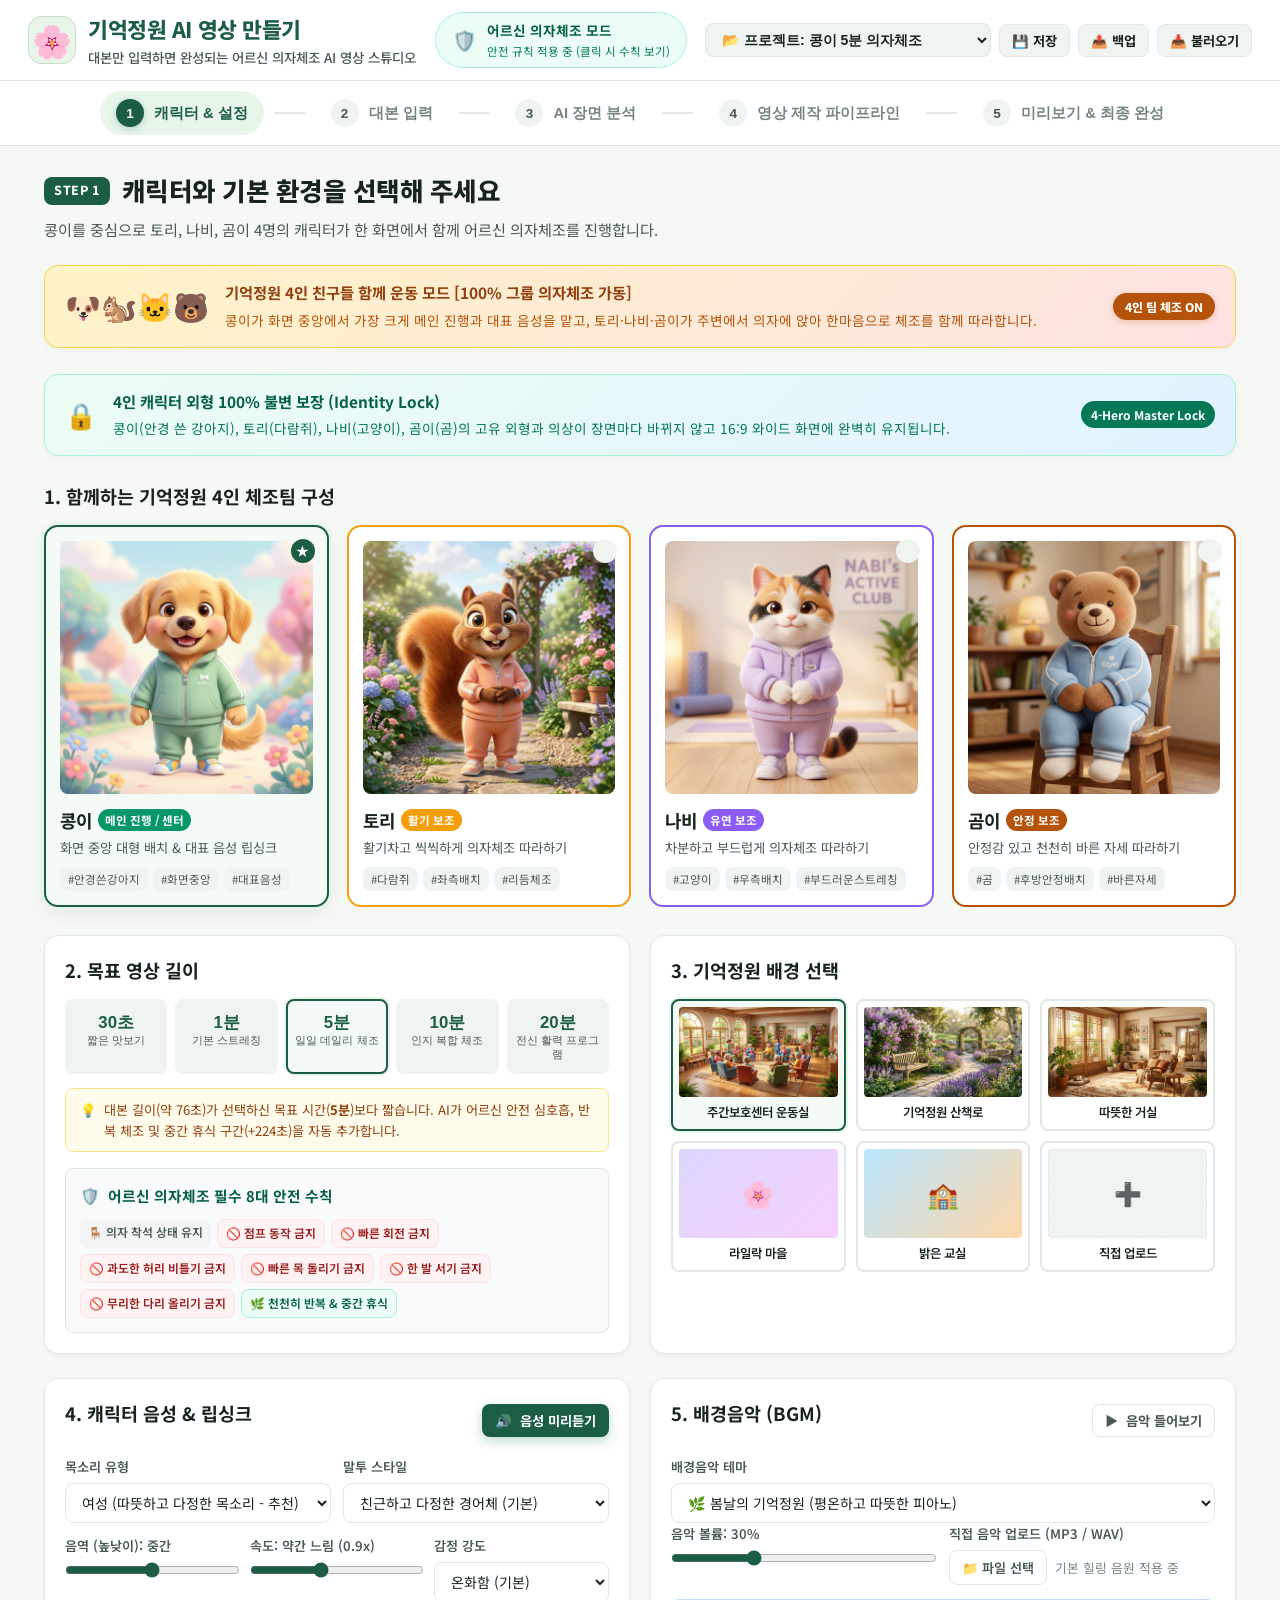
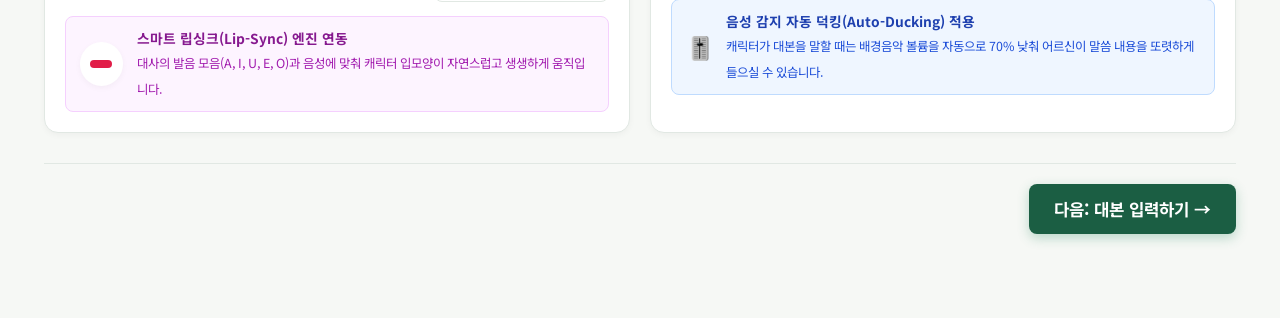
==== index.html @ 8204b2bf "feat: 기억정원 4인 친구들(콩이·토리·나비·곰이) 그룹 의자체조 전면 전환 및 립싱크 모핑 파이프라인 완성" ====
<!DOCTYPE html>
<html lang="ko">
<head>
  <meta charset="UTF-8">
  <meta name="viewport" content="width=device-width, initial-scale=1.0">
  <title>기억정원 AI 영상 만들기 | 대본 기반 어르신 의자체조 영상 제작 스튜디오</title>
  <meta name="description" content="사용자가 대본만 입력하면 자동으로 장면을 분석하고, 캐릭터 영상과 음성을 생성해 어르신 의자체조 영상을 완성하는 웹 기반 AI 영상 제작 플랫폼">
  <link rel="preconnect" href="https://fonts.googleapis.com">
  <link rel="preconnect" href="https://fonts.gstatic.com" crossorigin>
  <link href="https://fonts.googleapis.com/css2?family=Pretendard:wght@400;500;600;700;800&family=Noto+Sans+KR:wght@400;500;700;900&display=swap" rel="stylesheet">
  <link rel="stylesheet" href="style.css">
</head>
<body>
  <!-- Global App Header -->
  <header class="app-header">
    <div class="header-left">
      <div class="brand-badge">
        <span class="brand-icon">🌸</span>
        <div class="brand-texts">
          <h1 class="brand-title">기억정원 AI 영상 만들기</h1>
          <p class="brand-slogan">대본만 입력하면 완성되는 어르신 의자체조 AI 영상 스튜디오</p>
        </div>
      </div>
    </div>

    <div class="header-center">
      <div class="safety-mode-badge" id="safetyModeBadge" title="어르신 의자체조 안전 규칙이 활성화되어 있습니다">
        <span class="shield-icon">🛡️</span>
        <div class="safety-text-group">
          <span class="mode-label">어르신 의자체조 모드</span>
          <span class="mode-status">안전 규칙 적용 중 (클릭 시 수칙 보기)</span>
        </div>
      </div>
    </div>

    <div class="header-right">
      <div class="project-manager">
        <label for="projectSelector" class="sr-only">프로젝트 선택</label>
        <select id="projectSelector" class="project-dropdown">
          <option value="preset_kongi">📂 프로젝트: 콩이 5분 의자체조</option>
          <option value="preset_tori">📂 프로젝트: 토리 10분 인지 건강체조</option>
          <option value="preset_nabi">📂 프로젝트: 나비 유연성 스트레칭</option>
          <option value="preset_gomi">📂 프로젝트: 곰이 바른자세 척추체조</option>
          <option value="custom">📂 내 프로젝트 (새로 만들기)</option>
        </select>
        <button id="btnSaveProject" class="btn btn-secondary btn-sm" title="현재 프로젝트 저장">
          <span>💾 저장</span>
        </button>
        <button id="btnExportJson" class="btn btn-secondary btn-sm" title="프로젝트 파일 내보내기">
          <span>📤 백업</span>
        </button>
        <button id="btnImportJson" class="btn btn-secondary btn-sm" title="프로젝트 파일 불러오기">
          <span>📥 불러오기</span>
        </button>
        <input type="file" id="fileImportProject" accept=".json" style="display: none;">
      </div>
    </div>
  </header>

  <!-- Navigation / Step Indicator -->
  <nav class="step-nav" aria-label="제작 단계">
    <div class="step-container">
      <button class="step-tab active" data-step="1">
        <span class="step-number">1</span>
        <span class="step-label">캐릭터 & 설정</span>
      </button>
      <div class="step-connector"></div>
      <button class="step-tab" data-step="2">
        <span class="step-number">2</span>
        <span class="step-label">대본 입력</span>
      </button>
      <div class="step-connector"></div>
      <button class="step-tab" data-step="3">
        <span class="step-number">3</span>
        <span class="step-label">AI 장면 분석</span>
      </button>
      <div class="step-connector"></div>
      <button class="step-tab" data-step="4">
        <span class="step-number">4</span>
        <span class="step-label">영상 제작 파이프라인</span>
      </button>
      <div class="step-connector"></div>
      <button class="step-tab" data-step="5">
        <span class="step-number">5</span>
        <span class="step-label">미리보기 & 최종 완성</span>
      </button>
    </div>
  </nav>

  <!-- Main Workspace Container -->
  <main class="main-content">
    
    <!-- STEP 1: 캐릭터 & 기본 설정 -->
    <section id="step1" class="step-panel active">
      <div class="panel-header">
        <div class="panel-title-wrap">
          <span class="step-badge">STEP 1</span>
          <h2>캐릭터와 기본 환경을 선택해 주세요</h2>
        </div>
        <p class="panel-desc">콩이를 중심으로 토리, 나비, 곰이 4명의 캐릭터가 한 화면에서 함께 어르신 의자체조를 진행합니다.</p>
      </div>

      <!-- 4-Character Group Senior Chair Exercise Guarantee Banner -->
      <div class="together-mode-banner">
        <div class="together-icon">🐶🐿️🐱🐻</div>
        <div class="together-info">
          <strong>기억정원 4인 친구들 함께 운동 모드 [100% 그룹 의자체조 가동]</strong>
          <span>콩이가 화면 중앙에서 가장 크게 메인 진행과 대표 음성을 맡고, 토리·나비·곰이가 주변에서 의자에 앉아 한마음으로 체조를 함께 따라합니다.</span>
        </div>
        <div class="together-status-badge">4인 팀 체조 ON</div>
      </div>

      <!-- Character Consistency Guarantee Banner -->
      <div class="consistency-guarantee-banner">
        <div class="consistency-icon">🔒</div>
        <div class="consistency-info">
          <strong>4인 캐릭터 외형 100% 불변 보장 (Identity Lock)</strong>
          <span>콩이(안경 쓴 강아지), 토리(다람쥐), 나비(고양이), 곰이(곰)의 고유 외형과 의상이 장면마다 바뀌지 않고 16:9 와이드 화면에 완벽히 유지됩니다.</span>
        </div>
        <div class="consistency-tag">4-Hero Master Lock</div>
      </div>

      <!-- 4-Character Role Introduction Grid -->
      <div class="section-block">
        <h3 class="section-title">1. 함께하는 기억정원 4인 체조팀 구성</h3>
        <div class="character-grid" id="characterGrid">
          <!-- 콩이 (메인 코치) -->
          <div class="character-card active" data-char="kongi">
            <div class="card-radio-mark">★</div>
            <div class="char-thumb-wrap">
              <img src="assets/char_kongi.jpg" alt="메인 진행 콩이" class="char-thumb" id="thumb-kongi">
            </div>
            <div class="char-details">
              <div class="char-name">콩이 <span class="char-badge" style="background:#059669; color:#fff;">메인 진행 / 센터</span></div>
              <p class="char-role">화면 중앙 대형 배치 & 대표 음성 립싱크</p>
              <div class="char-tags">
                <span class="tag">#안경쓴강아지</span>
                <span class="tag">#화면중앙</span>
                <span class="tag">#대표음성</span>
              </div>
            </div>
          </div>

          <!-- 토리 (활기 다람쥐) -->
          <div class="character-card active" data-char="tori" style="border-color:#F59E0B;">
            <div class="card-radio-mark">✓</div>
            <div class="char-thumb-wrap">
              <img src="assets/char_tori.jpg" alt="보조 토리" class="char-thumb" id="thumb-tori">
            </div>
            <div class="char-details">
              <div class="char-name">토리 <span class="char-badge" style="background:#F59E0B; color:#fff;">활기 보조</span></div>
              <p class="char-role">활기차고 씩씩하게 의자체조 따라하기</p>
              <div class="char-tags">
                <span class="tag">#다람쥐</span>
                <span class="tag">#좌측배치</span>
                <span class="tag">#리듬체조</span>
              </div>
            </div>
          </div>

          <!-- 나비 (차분 고양이) -->
          <div class="character-card active" data-char="nabi" style="border-color:#8B5CF6;">
            <div class="card-radio-mark">✓</div>
            <div class="char-thumb-wrap">
              <img src="assets/char_nabi.jpg" alt="보조 나비" class="char-thumb" id="thumb-nabi">
            </div>
            <div class="char-details">
              <div class="char-name">나비 <span class="char-badge" style="background:#8B5CF6; color:#fff;">유연 보조</span></div>
              <p class="char-role">차분하고 부드럽게 의자체조 따라하기</p>
              <div class="char-tags">
                <span class="tag">#고양이</span>
                <span class="tag">#우측배치</span>
                <span class="tag">#부드러운스트레칭</span>
              </div>
            </div>
          </div>

          <!-- 곰이 (안정 곰) -->
          <div class="character-card active" data-char="gomi" style="border-color:#B45309;">
            <div class="card-radio-mark">✓</div>
            <div class="char-thumb-wrap">
              <img src="assets/char_gomi.jpg" alt="보조 곰이" class="char-thumb" id="thumb-gomi">
            </div>
            <div class="char-details">
              <div class="char-name">곰이 <span class="char-badge" style="background:#B45309; color:#fff;">안정 보조</span></div>
              <p class="char-role">안정감 있고 천천히 바른 자세 따라하기</p>
              <div class="char-tags">
                <span class="tag">#곰</span>
                <span class="tag">#후방안정배치</span>
                <span class="tag">#바른자세</span>
              </div>
            </div>
          </div>
        </div>
      </div>

      <!-- Settings Grid: Duration & Background & Voice & BGM -->
      <div class="settings-two-col">
        
        <!-- Left: Target Duration & Senior Chair Safety Rules -->
        <div class="settings-card">
          <h3 class="section-title">2. 목표 영상 길이</h3>
          <div class="duration-selector" id="durationSelector">
            <button class="duration-btn" data-sec="30">
              <span class="duration-time">30초</span>
              <span class="duration-sub">짧은 맛보기</span>
            </button>
            <button class="duration-btn active" data-sec="60">
              <span class="duration-time">1분</span>
              <span class="duration-sub">기본 스트레칭</span>
            </button>
            <button class="duration-btn" data-sec="300">
              <span class="duration-time">5분</span>
              <span class="duration-sub">일일 데일리 체조</span>
            </button>
            <button class="duration-btn" data-sec="600">
              <span class="duration-time">10분</span>
              <span class="duration-sub">인지 복합 체조</span>
            </button>
            <button class="duration-btn" data-sec="1200">
              <span class="duration-time">20분</span>
              <span class="duration-sub">전신 활력 프로그램</span>
            </button>
          </div>

          <div class="duration-smart-balance-info" id="durationBalanceNotice">
            <span class="info-icon">💡</span>
            <span id="durationNoticeText">대본 길이가 목표 시간보다 짧으면 AI가 어르신 안전 심호흡 및 반복 휴식 구간을 자동으로 추가합니다.</span>
          </div>

          <!-- Senior Safety Rules Box -->
          <div class="safety-rules-box">
            <div class="safety-header">
              <span class="shield-mini">🛡️</span>
              <h4>어르신 의자체조 필수 8대 안전 수칙</h4>
            </div>
            <div class="safety-badge-list">
              <span class="rule-badge">🪑 의자 착석 상태 유지</span>
              <span class="rule-badge danger">🚫 점프 동작 금지</span>
              <span class="rule-badge danger">🚫 빠른 회전 금지</span>
              <span class="rule-badge danger">🚫 과도한 허리 비틀기 금지</span>
              <span class="rule-badge danger">🚫 빠른 목 돌리기 금지</span>
              <span class="rule-badge danger">🚫 한 발 서기 금지</span>
              <span class="rule-badge danger">🚫 무리한 다리 올리기 금지</span>
              <span class="rule-badge success">🌿 천천히 반복 & 중간 휴식</span>
            </div>
          </div>
        </div>

        <!-- Right: Background Selection -->
        <div class="settings-card">
          <h3 class="section-title">3. 기억정원 배경 선택</h3>
          <div class="bg-selector-grid" id="bgSelectorGrid">
            <div class="bg-option active" data-bg="bg_daycare">
              <div class="bg-thumb" style="background-image: url('assets/bg_daycare.jpg')"></div>
              <span class="bg-name">주간보호센터 운동실</span>
            </div>
            <div class="bg-option" data-bg="bg_garden">
              <div class="bg-thumb" style="background-image: url('assets/bg_garden.jpg')"></div>
              <span class="bg-name">기억정원 산책로</span>
            </div>
            <div class="bg-option" data-bg="bg_livingroom">
              <div class="bg-thumb" style="background-image: url('assets/bg_livingroom.jpg')"></div>
              <span class="bg-name">따뜻한 거실</span>
            </div>
            <div class="bg-option" data-bg="bg_lilac">
              <div class="bg-thumb bg-gradient-lilac">
                <span class="bg-emoji">🌸</span>
              </div>
              <span class="bg-name">라일락 마을</span>
            </div>
            <div class="bg-option" data-bg="bg_classroom">
              <div class="bg-thumb bg-gradient-class">
                <span class="bg-emoji">🏫</span>
              </div>
              <span class="bg-name">밝은 교실</span>
            </div>
            <div class="bg-option upload-bg" id="bgUploadOption">
              <div class="bg-thumb upload-thumb">
                <span>➕</span>
              </div>
              <span class="bg-name">직접 업로드</span>
              <input type="file" id="bgImageInput" accept="image/*" style="display:none;">
            </div>
          </div>
        </div>

      </div>

      <!-- Settings Grid: Voice & Lip-sync & BGM -->
      <div class="settings-two-col">
        
        <!-- Voice & Lip-sync Settings -->
        <div class="settings-card">
          <div class="card-head-with-action">
            <h3 class="section-title">4. 캐릭터 음성 & 립싱크</h3>
            <button id="btnVoicePreview" class="btn btn-primary btn-sm">
              <span class="icon">🔊</span>
              <span>음성 미리듣기</span>
            </button>
          </div>

          <div class="form-row-2">
            <div class="form-group">
              <label for="voiceGender">목소리 유형</label>
              <select id="voiceGender" class="form-select">
                <option value="female_warm">여성 (따뜻하고 다정한 목소리 - 추천)</option>
                <option value="male_gentle">남성 (차분하고 신뢰감 있는 목소리)</option>
                <option value="grandma_friendly">포근한 할머니 선생님 목소리</option>
                <option value="child_cute">친손주처럼 귀여운 목소리</option>
              </select>
            </div>
            <div class="form-group">
              <label for="voiceTone">말투 스타일</label>
              <select id="voiceTone" class="form-select">
                <option value="friendly">친근하고 다정한 경어체 (기본)</option>
                <option value="clear">또렷하고 낭랑한 체조 지도체</option>
                <option value="calm">차분하고 편안한 이완 명상체</option>
              </select>
            </div>
          </div>

          <div class="form-row-3">
            <div class="form-group">
              <label for="voicePitch">음역 (높낮이): <span id="pitchVal">중간</span></label>
              <input type="range" id="voicePitch" min="0.7" max="1.3" step="0.1" value="1.0" class="form-range">
            </div>
            <div class="form-group">
              <label for="voiceSpeed">속도: <span id="speedVal">약간 느림 (0.9x)</span></label>
              <input type="range" id="voiceSpeed" min="0.7" max="1.2" step="0.05" value="0.9" class="form-range">
            </div>
            <div class="form-group">
              <label for="voiceEmotion">감정 강도</label>
              <select id="voiceEmotion" class="form-select">
                <option value="warm">온화함 (기본)</option>
                <option value="cheerful">활기참</option>
                <option value="encouraging">격려와 칭찬</option>
              </select>
            </div>
          </div>

          <!-- Lip-Sync Preview Indicator -->
          <div class="lipsync-preview-box">
            <div class="lipsync-visual">
              <div class="mouth-shape" id="mouthPreviewShape"></div>
            </div>
            <div class="lipsync-info">
              <strong>스마트 립싱크(Lip-Sync) 엔진 연동</strong>
              <span>대사의 발음 모음(A, I, U, E, O)과 음성에 맞춰 캐릭터 입모양이 자연스럽고 생생하게 움직입니다.</span>
            </div>
          </div>
        </div>

        <!-- Background Music (BGM) & Auto-Ducking -->
        <div class="settings-card">
          <div class="card-head-with-action">
            <h3 class="section-title">5. 배경음악 (BGM)</h3>
            <button id="btnToggleBgmPlay" class="btn btn-outline btn-sm">
              <span id="bgmPlayIcon">▶</span>
              <span id="bgmPlayLabel">음악 들어보기</span>
            </button>
          </div>

          <div class="form-group">
            <label for="bgmSelect">배경음악 테마</label>
            <select id="bgmSelect" class="form-select">
              <option value="spring_garden">🌿 봄날의 기억정원 (평온하고 따뜻한 피아노)</option>
              <option value="silver_rhythm">☀️ 경쾌한 실버 체조 (리드미컬 어르신 박자)</option>
              <option value="lilac_walk">🌸 라일락 산책로 (평온한 자연 소리와 멜로디)</option>
              <option value="none">🔇 배경음악 없음 (목소리만)</option>
            </select>
          </div>

          <div class="form-row-2">
            <div class="form-group">
              <label for="bgmVolume">음악 볼륨: <span id="bgmVolVal">30%</span></label>
              <input type="range" id="bgmVolume" min="0" max="100" value="30" class="form-range">
            </div>
            <div class="form-group">
              <label>직접 음악 업로드 (MP3 / WAV)</label>
              <div class="file-upload-inline">
                <label for="bgmFileInput" class="btn btn-outline btn-sm upload-trigger-btn">
                  <span>📁 파일 선택</span>
                </label>
                <input type="file" id="bgmFileInput" accept=".mp3,.wav" style="display:none;">
                <span id="bgmFileName" class="file-chosen-text">기본 힐링 음원 적용 중</span>
              </div>
            </div>
          </div>

          <!-- Auto-Ducking Info Box -->
          <div class="auto-ducking-banner">
            <span class="duck-icon">🎚️</span>
            <div class="duck-text">
              <strong>음성 감지 자동 덕킹(Auto-Ducking) 적용</strong>
              <span>캐릭터가 대본을 말할 때는 배경음악 볼륨을 자동으로 70% 낮춰 어르신이 말씀 내용을 또렷하게 들으실 수 있습니다.</span>
            </div>
          </div>
        </div>

      </div>

      <div class="panel-footer-actions">
        <button class="btn btn-primary btn-lg" onclick="app.goToStep(2)">
          <span>다음: 대본 입력하기 →</span>
        </button>
      </div>
    </section>

    <!-- STEP 2: 대본 입력창 -->
    <section id="step2" class="step-panel">
      <div class="panel-header">
        <div class="panel-title-wrap">
          <span class="step-badge">STEP 2</span>
          <h2>영상 대본을 입력해 주세요</h2>
        </div>
        <p class="panel-desc">복잡한 편집 지식 없이, 어르신들에게 들려드릴 말씀이나 체조 구령을 자유롭게 입력해 주세요.</p>
      </div>

      <!-- Script Presets Quick Buttons -->
      <div class="script-presets-bar">
        <span class="presets-label">⚡ 추천 예시 대본:</span>
        <button class="btn btn-chip" id="btnPreset1">🌟 4인 친구들 의자체조 (추천)</button>
        <button class="btn btn-chip" id="btnPreset2">🙆 양팔 올리기 & 기지개 체조</button>
        <button class="btn btn-chip" id="btnPreset3">👐 양팔 벌리기 & 가슴 펴기</button>
        <button class="btn btn-chip" id="btnPreset4">👏 신나는 손뼉 & 무릎 체조</button>
      </div>

      <!-- Big Script Textarea Box -->
      <div class="script-editor-card">
        <div class="editor-header">
          <span class="editor-title">📝 대본 입력창 (콩이 대표 음성)</span>
          <div class="script-stats">
            <span id="charCount">총 0자</span>
            <span class="stat-divider">|</span>
            <span id="estDuration">예상 소요 시간: 약 0초</span>
            <span class="stat-divider">|</span>
            <span id="estSceneCount">예상 장면: 0개</span>
          </div>
        </div>

        <textarea 
          id="scriptInput" 
          class="script-textarea" 
          rows="9" 
          placeholder="이곳에 대본을 입력해 주세요. 줄바꿈이나 마침표를 기준으로 AI가 장면을 똑똑하게 나누어 드립니다.
예시:
안녕하세요. 콩이와 친구들이에요.
오늘은 우리 함께 천천히 몸을 움직여 볼까요?
양팔을 천천히 올려볼게요.
좋아요. 아주 잘하고 계세요."></textarea>

        <div class="editor-footer">
          <div class="script-tip">
            <span>💡 <strong>작성 팁:</strong> "팔을 올려볼게요", "어깨를 들썩여요", "무릎을 들어요", "숨을 들이마셔요" 같은 단어를 넣으시면 AI가 동작을 100% 자동으로 찾아줍니다.</span>
          </div>
          <div class="editor-actions">
            <button class="btn btn-secondary" id="btnClearScript">지우기</button>
            <button class="btn btn-analyze btn-glow" id="btnAnalyzeScript">
              <span class="sparkle">✨</span>
              <span>AI 장면 분석하기</span>
            </button>
          </div>
        </div>
      </div>

      <div class="panel-footer-actions space-between">
        <button class="btn btn-outline" onclick="app.goToStep(1)">
          <span>← 이전: 기본 설정</span>
        </button>
        <button class="btn btn-primary" onclick="app.analyzeScriptAndProceed()">
          <span>AI 장면 분석 및 다음 단계 →</span>
        </button>
      </div>
    </section>

    <!-- STEP 3: AI 장면 자동 분리 & 카드 보드 -->
    <section id="step3" class="step-panel">
      <div class="panel-header">
        <div class="panel-title-wrap">
          <span class="step-badge">STEP 3</span>
          <h2>AI 장면 자동 분리 및 동작 매칭</h2>
        </div>
        <p class="panel-desc">대본의 의미와 어르신 안전 수칙을 분석하여 최적의 체조 동작과 장면 순서를 완성했습니다. 카드를 드래그하여 순서를 바꿀 수 있습니다.</p>
      </div>

      <!-- Scene Board Toolbar -->
      <div class="scene-board-toolbar">
        <div class="toolbar-left">
          <span class="total-scenes-badge" id="sceneCountBadge">총 4개 장면</span>
          <span class="total-duration-badge" id="totalDurationBadge">총 소요 시간: 32초</span>
          <span class="safety-applied-badge">🛡️ 의자체조 안전규칙 검증 완료</span>
        </div>
        <div class="toolbar-right">
          <button class="btn btn-secondary btn-sm" id="btnAddSafePause">
            <span>🌿 안전 휴식/호흡 장면 추가</span>
          </button>
          <button class="btn btn-secondary btn-sm" id="btnAddEmptyScene">
            <span>➕ 새 장면 추가</span>
          </button>
          <button class="btn btn-outline btn-sm" id="btnReanalyze">
            <span>🔄 대본 다시 분석</span>
          </button>
        </div>
      </div>

      <!-- Drag & Drop Scene Cards Grid -->
      <div class="scene-cards-container" id="sceneCardsContainer">
        <!-- Rendered dynamically by JavaScript -->
      </div>

      <!-- Scene Edit Modal -->
      <div class="modal-backdrop hidden" id="sceneEditModal">
        <div class="modal-card">
          <div class="modal-header">
            <h3 id="editModalTitle">장면 수정</h3>
            <button class="btn-close" id="btnCloseEditModal">&times;</button>
          </div>
          <div class="modal-body">
            <div class="form-group">
              <label for="editSceneScript">대본 내용</label>
              <textarea id="editSceneScript" class="form-textarea" rows="3"></textarea>
            </div>
            <div class="form-row-2">
              <div class="form-group">
                <label for="editSceneAction">캐릭터 체조 동작</label>
                <select id="editSceneAction" class="form-select">
                  <option value="wave">👋 손 흔들며 인사하기</option>
                  <option value="arms_up">🙆 양팔 위로 올리기 (기지개)</option>
                  <option value="arms_side">👐 양팔 옆으로 벌리기 (가슴 펴기)</option>
                  <option value="shoulder_shrug">🤷 어깨 올렸다 내리기</option>
                  <option value="knee_lift">🦵 무릎 번갈아 들기 (의자 착석)</option>
                  <option value="deep_breath">🌬️ 팔을 천천히 올리며 호흡하기</option>
                  <option value="clap">👏 신나게 박수치기</option>
                  <option value="nod_smile">😊 웃으며 고개 끄덕이기</option>
                  <option value="wrist_shake">🖐️ 손목 발목 부드럽게 털기</option>
                  <option value="safe_rest">🌿 바른 자세로 잠시 호흡 고르기</option>
                </select>
              </div>
              <div class="form-group">
                <label for="editSceneDuration">예상 시간 (초)</label>
                <input type="number" id="editSceneDuration" class="form-input" min="3" max="60" value="8">
              </div>
            </div>
            <div class="form-group">
              <label for="editSceneBg">장면 배경</label>
              <select id="editSceneBg" class="form-select">
                <option value="bg_daycare">주간보호센터 운동실</option>
                <option value="bg_garden">기억정원 산책로</option>
                <option value="bg_livingroom">따뜻한 거실</option>
                <option value="bg_lilac">라일락 마을</option>
                <option value="bg_classroom">밝은 교실</option>
              </select>
            </div>
          </div>
          <div class="modal-footer">
            <button class="btn btn-secondary" id="btnCancelEdit">취소</button>
            <button class="btn btn-primary" id="btnSaveEdit">저장하기</button>
          </div>
        </div>
      </div>

      <div class="panel-footer-actions space-between">
        <button class="btn btn-outline" onclick="app.goToStep(2)">
          <span>← 이전: 대본 수정</span>
        </button>
        <button class="btn btn-primary btn-lg" onclick="app.goToStep(4)">
          <span>다음: 영상 제작하기 →</span>
        </button>
      </div>
    </section>

    <!-- STEP 4: 영상 제작 파이프라인 (테스트 영상 & 전체 렌더링 & 오류 처리) -->
    <section id="step4" class="step-panel">
      <div class="panel-header">
        <div class="panel-title-wrap">
          <span class="step-badge">STEP 4</span>
          <h2>AI 영상 제작 파이프라인</h2>
        </div>
        <p class="panel-desc">전체 영상을 렌더링하기 전, 첫 장면(5~8초) 테스트 영상으로 캐릭터 모션과 립싱크를 사전 검증합니다.</p>
      </div>

      <!-- Test Video First Step Card -->
      <div class="test-video-card" id="testVideoCard">
        <div class="test-icon-badge">🎬</div>
        <div class="test-info">
          <h3>첫 장면 테스트 — 기억정원 4인 친구들 그룹 의자체조 & 콩이 대표 음성 검증</h3>
          <p><strong>[4인 그룹 체조]</strong> 화면 중앙 <strong>콩이(대표 음성 & 6대 립싱크)</strong>를 중심으로 <strong>토리(다람쥐)·나비(고양이)·곰이(곰)</strong> 4명의 캐릭터가 의자에 앉아 함께 어르신 체조를 수행합니다.</p>
          <div class="test-status-text" id="testStatusText">상태: 4인 친구들 음성 및 영상 테스트 대기 중</div>
        </div>
        <div class="test-actions" style="display: flex; gap: 10px; flex-wrap: wrap;">
          <button class="btn btn-warning btn-lg" id="btnTestKongiVoice" style="background: #F59E0B; border-color: #D97706; color: #FFF; font-weight: 700;">
            <span>🔊 콩이 음성 테스트 (“안녕하세요. 콩이와 친구들이에요.”)</span>
          </button>
          <button class="btn btn-secondary btn-lg" id="btnRunTestScene">
            <span>🎬 4인 그룹 첫 장면 테스트 영상 시작 (6초)</span>
          </button>
        </div>
      </div>

      <!-- Test Video Quick Preview Modal or Area -->
      <div class="test-preview-box hidden" id="testPreviewBox">
        <div class="test-preview-header">
          <span class="tag tag-success">✓ 4인 그룹 테스트 영상 준비 완료</span>
          <span class="test-preview-title">첫 장면: 콩이와 친구들 4인 그룹 인사 (주간보호센터 운동실 / 정면 16:9)</span>
          <button class="btn btn-outline btn-xs" id="btnCloseTestBox">닫기</button>
        </div>
        <div class="test-preview-canvas-wrap">
          <canvas id="testCanvas" width="640" height="360"></canvas>
          <div class="test-preview-controls">
            <button class="btn btn-primary btn-sm" id="btnPlayTestCanvas">▶ 테스트 영상 다시 재생 (6초)</button>
            <span class="test-note">대본: “안녕하세요. 콩이와 친구들이에요. 오늘은 우리 함께 천천히 몸을 움직여 볼까요?”</span>
          </div>
        </div>

        <!-- Strict Character Consistency Verification Checklist -->
        <div class="char-consistency-checklist" style="margin-top: 14px; padding: 14px 18px; background: #F0FDF4; border: 1.5px solid #86EFAC; border-radius: 10px;">
          <h4 style="margin: 0 0 10px 0; color: #166534; font-size: 14px; display: flex; align-items: center; gap: 6px;">
            <span>🔒</span> <span>기억정원 4인 친구들 그룹 의자체조 일관성 검증 체크리스트</span>
          </h4>
          <div style="display: grid; grid-template-columns: repeat(auto-fit, minmax(200px, 1fr)); gap: 8px; font-size: 13px; color: #14532D;">
            <div><span style="color:#15803D; font-weight:bold;">✓</span> 4명의 캐릭터(콩이·토리·나비·곰이) 한 화면 동시 배치 완료</div>
            <div><span style="color:#15803D; font-weight:bold;">✓</span> 콩이: 화면 중앙 가장 크게 배치 & 대표 음성 립싱크 가동</div>
            <div><span style="color:#15803D; font-weight:bold;">✓</span> 토리: 씩씩하고 활기찬 다람쥐 외형 100% 유지</div>
            <div><span style="color:#15803D; font-weight:bold;">✓</span> 나비: 차분하고 부드러운 고양이 외형 100% 유지</div>
            <div><span style="color:#15803D; font-weight:bold;">✓</span> 곰이: 안정감 있고 듬직한 곰 외형 100% 유지</div>
            <div><span style="color:#15803D; font-weight:bold;">✓</span> 4명 모두 의자에 앉은 상태로 안전 체조 수행</div>
            <div><span style="color:#15803D; font-weight:bold;">✓</span> 캐릭터가 너무 작아지지 않고 화면에 꽉 찬 그룹 구성</div>
            <div><span style="color:#15803D; font-weight:bold;">✓</span> 주간보호센터 운동실 배경 & 16:9 와이드 정면 고정</div>
            <div><span style="color:#15803D; font-weight:bold;">✓</span> 실제 한국어 음성 트랙 연동 (Muted: OFF, 볼륨 100%)</div>
            <div><span style="color:#15803D; font-weight:bold;">✓</span> 콩이 얼굴 무결점 립싱크 (아·어·오·우·이·닫힘) 자연 모핑</div>
          </div>
          <div style="margin-top: 14px; padding-top: 12px; border-top: 1px dashed #86EFAC; display: flex; align-items: center; justify-content: space-between; flex-wrap: wrap; gap: 10px;">
            <span style="font-size: 12px; color: #15803D; font-weight: 600;">※ 4인 친구들의 의자체조 구성이 확인되어야만 다음 전체 영상 파이프라인이 활성화됩니다.</span>
            <button class="btn btn-primary" id="btnApproveTestScene" style="background: #16A34A; border-color: #15803D;">
              <span>✓ 4인 친구들 그룹 의자체조 확인 완료 (다음 단계 언락)</span>
            </button>
          </div>
        </div>
      </div>

      <!-- Full Video Pipeline Progress Card -->
      <div class="pipeline-progress-card">
        <div class="pipeline-head">
          <div class="pipeline-title-group">
            <h3>전체 영상 렌더링 파이프라인</h3>
            <span class="pipeline-status-badge" id="pipelineStatusBadge">준비 중</span>
          </div>
          <div class="pipeline-stats-group">
            <span id="pipelineProgressCount">0 / 0 장면 완료</span>
            <span class="progress-percent" id="pipelineProgressPercent">0%</span>
          </div>
        </div>

        <!-- Progress Bar -->
        <div class="progress-track">
          <div class="progress-fill" id="pipelineProgressBar" style="width: 0%;"></div>
        </div>

        <!-- Live Terminal Log -->
        <div class="pipeline-log-box" id="pipelineLogBox">
          <div class="log-line info">🌸 기억정원 AI 영상 렌더링 시스템 대기 중...</div>
          <div class="log-line info">💡 [첫 장면 테스트]를 진행하시거나, 아래 [전체 영상 만들기] 버튼을 눌러주세요.</div>
        </div>

        <!-- Action Controls -->
        <div class="pipeline-actions">
          <button class="btn btn-primary btn-xl btn-glow" id="btnBuildFullVideo" disabled>
            <span class="sparkle">🚀</span>
            <span>전체 영상 만들기</span>
          </button>
          <button class="btn btn-outline btn-sm" id="btnSimulateError" title="개별 오류 처리 기능 테스트용">
            <span>⚙️ 장면 오류 시뮬레이션 토글</span>
          </button>
        </div>
      </div>

      <!-- Real-Time Scene Generation Status Table -->
      <div class="pipeline-scenes-table-wrap">
        <h4 class="table-title">장면별 생성 상태 모니터링</h4>
        <div class="scene-status-grid" id="pipelineSceneGrid">
          <!-- Rendered dynamically -->
        </div>
      </div>

      <div class="panel-footer-actions space-between">
        <button class="btn btn-outline" onclick="app.goToStep(3)">
          <span>← 이전: 장면 수정</span>
        </button>
        <button class="btn btn-primary" id="btnGoToPlayer" onclick="app.goToStep(5)" disabled>
          <span>완성된 영상 보러 가기 (미리보기) →</span>
        </button>
      </div>
    </section>

    <!-- STEP 5: 미리보기 플레이어 & 최종 영상 만들기 -->
    <section id="step5" class="step-panel">
      <div class="panel-header">
        <div class="panel-title-wrap">
          <span class="step-badge">STEP 5</span>
          <h2>완성 영상 미리보기 & 최종 내보내기</h2>
        </div>
        <p class="panel-desc">16:9 고화질 극장 모드에서 캐릭터 체조 동작, 음성, 립싱크, 자막, 배경음악을 감상하고 최종 영상 파일로 다운로드합니다.</p>
      </div>

      <div class="player-layout">
        
        <!-- Video Player Display (16:9 1920x1080 Aspect Ratio) -->
        <div class="player-main-col">
          <div class="video-cinema-frame">
            <canvas id="mainVideoCanvas" width="1280" height="720"></canvas>
            
            <!-- Video Overlay Info (Top) -->
            <div class="video-overlay-top">
              <div class="overlay-brand">
                <span>🌸 기억정원 어르신 의자체조</span>
              </div>
              <div class="overlay-scene-badge" id="overlaySceneBadge">
                장면 1/4 : 손 흔들며 인사하기
              </div>
            </div>

            <!-- Video Overlay Subtitle (Bottom) -->
            <div class="video-overlay-bottom">
              <div class="subtitle-box" id="overlaySubtitle">
                안녕하세요. 콩이에요.
              </div>
              <div class="rhythm-pulse-dots" id="rhythmDots">
                <span class="dot"></span>
                <span class="dot"></span>
                <span class="dot"></span>
                <span class="dot"></span>
              </div>
            </div>

            <!-- Play Overlay Button if paused -->
            <div class="canvas-play-overlay hidden" id="canvasPlayOverlay">
              <button class="big-play-btn" id="btnBigPlay">▶</button>
            </div>
          </div>

          <!-- Video Controller Bar -->
          <div class="video-controls-bar">
            <!-- Timeline Seek Bar -->
            <div class="timeline-seek-wrap">
              <input type="range" id="videoSeekBar" min="0" max="100" value="0" class="seek-slider">
              <div class="timeline-time-info">
                <span id="currentTimeLabel">00:00</span>
                <span>/</span>
                <span id="totalTimeLabel">00:32</span>
              </div>
            </div>

            <div class="controls-button-row">
              <div class="ctrl-left">
                <button class="ctrl-btn" id="btnPrevScene" title="이전 장면 (◀)">⏮</button>
                <button class="ctrl-btn btn-play-main" id="btnPlayPause" title="재생/일시정지 (스페이스바)">▶</button>
                <button class="ctrl-btn" id="btnNextScene" title="다음 장면 (▶)">⏭</button>
                <button class="ctrl-btn" id="btnStop" title="정지">⏹</button>
                
                <div class="volume-ctrl-wrap">
                  <span class="vol-icon" id="volIcon">🔊</span>
                  <input type="range" id="masterVolume" min="0" max="100" value="80" class="vol-slider">
                </div>
              </div>

              <div class="ctrl-center">
                <span class="current-action-display" id="currentActionDisplay">
                  동작: 손 흔들며 인사하기 (안전 의자 체조)
                </span>
              </div>

              <div class="ctrl-right">
                <button class="btn btn-outline btn-xs" id="btnToggleFullscreen">⛶ 전체화면</button>
              </div>
            </div>
          </div>
        </div>

        <!-- Sidebar: Final Export & Scene Navigation List -->
        <div class="player-side-col">
          
          <!-- Final Video Export Card -->
          <div class="export-card">
            <h3 class="export-title">🎬 최종 영상 만들기</h3>
            <p class="export-desc">캐릭터 영상, 음성 립싱크, 자막, 배경음악을 완전히 합성한 고화질 비디오를 생성합니다.</p>
            
            <div class="export-specs">
              <div class="spec-row">
                <span class="spec-k">화면 비율</span>
                <span class="spec-v">16:9 (와이드)</span>
              </div>
              <div class="spec-row">
                <span class="spec-k">해상도</span>
                <span class="spec-v">1920 × 1080 (FHD)</span>
              </div>
              <div class="spec-row">
                <span class="spec-k">안전 모드</span>
                <span class="spec-v text-emerald">의자체조 수칙 100% 적용</span>
              </div>
              <div class="spec-row">
                <span class="spec-k">오디오 믹싱</span>
                <span class="spec-v">보이스 + BGM 자동 덕킹</span>
              </div>
            </div>

            <button class="btn btn-primary btn-xl btn-block btn-glow" id="btnDownloadFinalVideo">
              <span>📥 최종 영상 다운로드 (MP4/WebM)</span>
            </button>

            <div class="sub-export-actions">
              <button class="btn btn-secondary btn-sm" id="btnDownloadSubtitles">
                <span>📄 자막 파일 (SRT)</span>
              </button>
              <button class="btn btn-secondary btn-sm" id="btnDownloadScriptDoc">
                <span>📋 체조 대본 (TXT)</span>
              </button>
            </div>
          </div>

          <!-- Scene Quick Jump List -->
          <div class="scene-jump-list-card">
            <h4>장면 바로가기</h4>
            <div class="jump-list-container" id="jumpListContainer">
              <!-- Rendered dynamically -->
            </div>
          </div>

        </div>

      </div>

      <div class="panel-footer-actions space-between">
        <button class="btn btn-outline" onclick="app.goToStep(4)">
          <span>← 이전: 영상 제작 파이프라인</span>
        </button>
        <button class="btn btn-secondary" onclick="app.goToStep(1)">
          <span>🌸 새 프로젝트 만들기</span>
        </button>
      </div>
    </section>

  </main>

  <!-- Senior Chair Safety Rules Info Modal -->
  <div class="modal-backdrop hidden" id="safetyModal">
    <div class="modal-card">
      <div class="modal-header">
        <h3>🛡️ 기억정원 어르신 의자체조 안전 규칙 안내</h3>
        <button class="btn-close" id="btnCloseSafetyModal">&times;</button>
      </div>
      <div class="modal-body">
        <p class="modal-intro">
          기억정원은 복지관, 주간보호센터 및 가정에서 어르신들이 안전하게 운동하실 수 있도록
          <strong>"어르신 의자체조 모드"</strong>를 기본 적용합니다.
        </p>

        <ul class="safety-rule-list">
          <li><strong>1. 의자에 앉은 상태:</strong> 낙상 위험을 완전히 배제하고 등받이가 있는 의자에서 안정적으로 수행합니다.</li>
          <li><strong>2. 점프 금지:</strong> 관절 및 무릎에 충격을 주는 점프나 반동 동작을 일체 배제합니다.</li>
          <li><strong>3. 빠른 회전 금지:</strong> 어지럼증이나 혈압 변동을 방지하기 위해 급격한 몸통 회전을 제한합니다.</li>
          <li><strong>4. 과도한 허리 비틀기 금지:</strong> 척추 디스크 및 늑골 보호를 위해 허리는 부드러운 가동 범위만 사용합니다.</li>
          <li><strong>5. 빠른 목 돌리기 금지:</strong> 경추 신경 및 혈류 안정을 위해 목은 천천히 가볍게 스트레칭합니다.</li>
          <li><strong>6. 한 발 서기 금지:</strong> 균형 상실 위험 동작을 배제합니다.</li>
          <li><strong>7. 무리한 다리 올리기 금지:</strong> 고관절 무리 방지를 위해 무릎은 45도 내외로 안전하게 듭니다.</li>
          <li><strong>8. 천천히 반복 & 중간 휴식:</strong> 모든 구령은 0.85~0.9배속의 완만한 템포와 심호흡 안내를 동반합니다.</li>
        </ul>
      </div>
      <div class="modal-footer">
        <button class="btn btn-primary" id="btnConfirmSafetyModal">확인했습니다</button>
      </div>
    </div>
  </div>

  <!-- Notification Toast Container -->
  <div id="toastContainer" class="toast-container" aria-live="polite"></div>

  <!-- Scripts -->
  <script src="main.js"></script>
</body>
</html>
---- style.css ----
/* ==========================================================================
   기억정원 AI 영상 만들기 - Memory Garden AI Video Studio
   Design System: Warm, Simple, Professional, Senior-friendly High Contrast
   ========================================================================== */

:root {
  /* Brand Warm Garden Palette */
  --primary: #1B5E43;
  --primary-hover: #144933;
  --primary-light: #2E8B63;
  --primary-soft: #E8F5E9;
  --primary-glow: rgba(46, 139, 99, 0.3);

  --accent-amber: #D97706;
  --accent-amber-light: #FEF3C7;
  --accent-lilac: #7C3AED;
  --accent-lilac-light: #EDE9FE;
  --accent-coral: #E11D48;
  --accent-coral-light: #FFE4E6;
  --accent-sky: #0284C7;
  --accent-sky-light: #E0F2FE;

  /* Surfaces & Backgrounds */
  --bg-page: #F6F8F5;
  --surface-card: #FFFFFF;
  --surface-glass: rgba(255, 255, 255, 0.88);
  --surface-alt: #F0F4F1;

  /* Typography & Contrasts */
  --text-primary: #17231E;
  --text-secondary: #485A52;
  --text-tertiary: #75867E;
  --text-on-primary: #FFFFFF;

  /* Borders & Shadows */
  --border-light: #E1E8E3;
  --border-focus: #2E8B63;
  --radius-sm: 8px;
  --radius-md: 14px;
  --radius-lg: 20px;
  --radius-full: 9999px;

  --shadow-sm: 0 2px 6px rgba(23, 35, 30, 0.04);
  --shadow-md: 0 6px 18px rgba(23, 35, 30, 0.07);
  --shadow-lg: 0 16px 36px rgba(23, 35, 30, 0.1);
  --shadow-glow: 0 0 25px rgba(46, 139, 99, 0.28);

  /* Transitions */
  --ease-spring: cubic-bezier(0.16, 1, 0.3, 1);
}

/* Base Styles */
* {
  box-sizing: border-box;
  margin: 0;
  padding: 0;
  -webkit-font-smoothing: antialiased;
}

body {
  font-family: 'Pretendard', 'Noto Sans KR', -apple-system, BlinkMacSystemFont, 'Segoe UI', Roboto, sans-serif;
  background-color: var(--bg-page);
  color: var(--text-primary);
  line-height: 1.6;
  min-height: 100vh;
  display: flex;
  flex-direction: column;
}

.sr-only {
  position: absolute;
  width: 1px;
  height: 1px;
  padding: 0;
  margin: -1px;
  overflow: hidden;
  clip: rect(0, 0, 0, 0);
  border: 0;
}

/* ==========================================================================
   Header & Top Bar
   ========================================================================== */
.app-header {
  background: var(--surface-card);
  border-bottom: 1px solid var(--border-light);
  padding: 12px 28px;
  display: flex;
  align-items: center;
  justify-content: space-between;
  position: sticky;
  top: 0;
  z-index: 100;
  box-shadow: var(--shadow-sm);
}

.header-left .brand-badge {
  display: flex;
  align-items: center;
  gap: 12px;
}

.brand-icon {
  font-size: 2rem;
  background: var(--primary-soft);
  width: 48px;
  height: 48px;
  display: flex;
  align-items: center;
  justify-content: center;
  border-radius: var(--radius-md);
  box-shadow: inset 0 0 0 1px rgba(27, 94, 67, 0.15);
}

.brand-title {
  font-size: 1.35rem;
  font-weight: 800;
  color: var(--primary);
  letter-spacing: -0.02em;
}

.brand-slogan {
  font-size: 0.84rem;
  color: var(--text-secondary);
  font-weight: 500;
}

.header-center {
  display: flex;
  align-items: center;
}

.safety-mode-badge {
  display: flex;
  align-items: center;
  gap: 10px;
  background: #ECFDF5;
  border: 1px solid #A7F3D0;
  padding: 7px 16px;
  border-radius: var(--radius-full);
  cursor: pointer;
  transition: all 0.2s var(--ease-spring);
}

.safety-mode-badge:hover {
  transform: translateY(-1px);
  background: #D1FAE5;
  box-shadow: 0 4px 12px rgba(16, 185, 129, 0.18);
}

.shield-icon {
  font-size: 1.25rem;
}

.safety-text-group {
  display: flex;
  flex-direction: column;
}

.mode-label {
  font-size: 0.85rem;
  font-weight: 700;
  color: #065F46;
}

.mode-status {
  font-size: 0.72rem;
  color: #047857;
}

.header-right .project-manager {
  display: flex;
  align-items: center;
  gap: 8px;
}

.project-dropdown {
  padding: 7px 12px;
  font-size: 0.88rem;
  font-weight: 600;
  border: 1px solid var(--border-light);
  border-radius: var(--radius-sm);
  background: var(--surface-alt);
  color: var(--text-primary);
  outline: none;
  cursor: pointer;
}

.project-dropdown:focus {
  border-color: var(--primary);
  box-shadow: 0 0 0 3px var(--primary-soft);
}

/* ==========================================================================
   Navigation Step Bar
   ========================================================================== */
.step-nav {
  background: var(--surface-card);
  border-bottom: 1px solid var(--border-light);
  padding: 10px 24px;
}

.step-container {
  max-width: 1080px;
  margin: 0 auto;
  display: flex;
  align-items: center;
  justify-content: space-between;
}

.step-tab {
  display: flex;
  align-items: center;
  gap: 10px;
  background: none;
  border: none;
  padding: 8px 16px;
  border-radius: var(--radius-full);
  cursor: pointer;
  transition: all 0.25s var(--ease-spring);
  color: var(--text-tertiary);
  font-size: 0.92rem;
  font-weight: 600;
}

.step-tab .step-number {
  width: 28px;
  height: 28px;
  border-radius: 50%;
  background: var(--surface-alt);
  color: var(--text-secondary);
  display: flex;
  align-items: center;
  justify-content: center;
  font-size: 0.85rem;
  font-weight: 700;
  transition: all 0.2s;
}

.step-tab.active {
  color: var(--primary);
  background: var(--primary-soft);
}

.step-tab.active .step-number {
  background: var(--primary);
  color: #FFFFFF;
  box-shadow: 0 2px 6px var(--primary-glow);
}

.step-tab.completed .step-number {
  background: #10B981;
  color: #FFFFFF;
}

.step-connector {
  flex: 1;
  height: 2px;
  background: var(--border-light);
  margin: 0 10px;
}

/* ==========================================================================
   Main Content Panels
   ========================================================================== */
.main-content {
  flex: 1;
  max-width: 1240px;
  width: 100%;
  margin: 24px auto;
  padding: 0 24px 60px;
}

.step-panel {
  display: none;
  animation: fadeIn 0.3s ease;
}

.step-panel.active {
  display: block;
}

@keyframes fadeIn {
  from { opacity: 0; transform: translateY(8px); }
  to { opacity: 1; transform: translateY(0); }
}

.panel-header {
  margin-bottom: 24px;
}

.panel-title-wrap {
  display: flex;
  align-items: center;
  gap: 12px;
  margin-bottom: 6px;
}

.step-badge {
  background: var(--primary);
  color: #FFFFFF;
  font-size: 0.78rem;
  font-weight: 800;
  padding: 4px 10px;
  border-radius: var(--radius-sm);
  letter-spacing: 0.05em;
}

.panel-header h2 {
  font-size: 1.6rem;
  font-weight: 800;
  color: var(--text-primary);
  letter-spacing: -0.02em;
}

.panel-desc {
  font-size: 0.95rem;
  color: var(--text-secondary);
}

/* Consistency Banner */
.consistency-guarantee-banner {
  background: linear-gradient(135deg, #ECFDF5 0%, #E0F2FE 100%);
  border: 1px solid #A7F3D0;
  padding: 14px 20px;
  border-radius: var(--radius-md);
  display: flex;
  align-items: center;
  gap: 16px;
  margin-bottom: 26px;
  box-shadow: var(--shadow-sm);
}

.consistency-icon {
  font-size: 1.6rem;
}

.consistency-info strong {
  display: block;
  font-size: 0.96rem;
  color: #065F46;
  margin-bottom: 2px;
}

.consistency-info span {
  font-size: 0.85rem;
  color: #047857;
}

.consistency-tag {
  margin-left: auto;
  background: #047857;
  color: #FFFFFF;
  font-size: 0.75rem;
  font-weight: 700;
  padding: 4px 10px;
  border-radius: var(--radius-full);
}

/* Together Exercise Mode Banner */
.together-mode-banner {
  background: linear-gradient(135deg, #FEF3C7 0%, #FEE2E2 100%);
  border: 1px solid #FCD34D;
  padding: 14px 20px;
  border-radius: var(--radius-md);
  display: flex;
  align-items: center;
  gap: 16px;
  margin-bottom: 26px;
  box-shadow: var(--shadow-sm);
}

.together-icon {
  font-size: 1.8rem;
  flex-shrink: 0;
}

.together-info strong {
  display: block;
  font-size: 0.96rem;
  color: #92400E;
  margin-bottom: 2px;
}

.together-info span {
  font-size: 0.85rem;
  color: #B45309;
}

.together-status-badge {
  margin-left: auto;
  background: #B45309;
  color: #FFFFFF;
  font-size: 0.75rem;
  font-weight: 800;
  padding: 4px 12px;
  border-radius: var(--radius-full);
  box-shadow: 0 2px 6px rgba(180, 83, 9, 0.25);
  flex-shrink: 0;
}

/* Section Title */
.section-title {
  font-size: 1.15rem;
  font-weight: 700;
  color: var(--text-primary);
  margin-bottom: 14px;
}

/* ==========================================================================
   Character Grid & Cards
   ========================================================================== */
.character-grid {
  display: grid;
  grid-template-columns: repeat(auto-fit, minmax(210px, 1fr));
  gap: 18px;
  margin-bottom: 28px;
}

.character-card {
  background: var(--surface-card);
  border: 2px solid var(--border-light);
  border-radius: var(--radius-md);
  padding: 14px;
  cursor: pointer;
  position: relative;
  transition: all 0.25s var(--ease-spring);
  display: flex;
  flex-direction: column;
}

.character-card:hover {
  transform: translateY(-4px);
  border-color: var(--primary-light);
  box-shadow: var(--shadow-md);
}

.character-card.active {
  border-color: var(--primary);
  background: #F4FBF7;
  box-shadow: 0 0 0 3px var(--primary-soft), var(--shadow-md);
}

.card-radio-mark {
  position: absolute;
  top: 12px;
  right: 12px;
  width: 24px;
  height: 24px;
  border-radius: 50%;
  background: var(--surface-alt);
  color: transparent;
  display: flex;
  align-items: center;
  justify-content: center;
  font-size: 0.8rem;
  font-weight: 800;
  transition: all 0.2s;
  z-index: 2;
}

.character-card.active .card-radio-mark {
  background: var(--primary);
  color: #FFFFFF;
}

.char-thumb-wrap {
  width: 100%;
  aspect-ratio: 1 / 1;
  border-radius: var(--radius-sm);
  overflow: hidden;
  background: var(--surface-alt);
  margin-bottom: 12px;
}

.char-thumb {
  width: 100%;
  height: 100%;
  object-fit: cover;
  transition: transform 0.3s ease;
}

.character-card:hover .char-thumb {
  transform: scale(1.04);
}

.char-details .char-name {
  font-size: 1.12rem;
  font-weight: 700;
  color: var(--text-primary);
  margin-bottom: 3px;
  display: flex;
  align-items: center;
  gap: 6px;
}

.char-badge {
  background: #FEE2E2;
  color: #DC2626;
  font-size: 0.72rem;
  font-weight: 700;
  padding: 2px 7px;
  border-radius: var(--radius-full);
}

.char-role {
  font-size: 0.83rem;
  color: var(--text-secondary);
  margin-bottom: 8px;
}

.char-tags {
  display: flex;
  flex-wrap: wrap;
  gap: 5px;
}

.tag {
  background: var(--surface-alt);
  color: var(--text-secondary);
  font-size: 0.72rem;
  padding: 3px 8px;
  border-radius: var(--radius-sm);
}

/* Upload Character Card */
.character-card.upload-card {
  border-style: dashed;
}

.upload-box {
  display: flex;
  flex-direction: column;
  align-items: center;
  justify-content: center;
  gap: 8px;
  color: var(--text-tertiary);
  cursor: pointer;
  border: 1px dashed var(--border-light);
}

.upload-icon {
  font-size: 2.2rem;
}

.upload-text {
  font-size: 0.82rem;
  font-weight: 600;
}

/* ==========================================================================
   Two Column Settings Layout
   ========================================================================== */
.settings-two-col {
  display: grid;
  grid-template-columns: 1fr 1fr;
  gap: 20px;
  margin-bottom: 24px;
}

@media (max-width: 900px) {
  .settings-two-col {
    grid-template-columns: 1fr;
  }
}

.settings-card {
  background: var(--surface-card);
  border: 1px solid var(--border-light);
  border-radius: var(--radius-md);
  padding: 20px;
  box-shadow: var(--shadow-sm);
}

.card-head-with-action {
  display: flex;
  align-items: center;
  justify-content: space-between;
  margin-bottom: 14px;
}

/* Duration Selector Buttons */
.duration-selector {
  display: grid;
  grid-template-columns: repeat(5, 1fr);
  gap: 8px;
  margin-bottom: 14px;
}

.duration-btn {
  background: var(--surface-alt);
  border: 2px solid transparent;
  border-radius: var(--radius-sm);
  padding: 10px 4px;
  cursor: pointer;
  display: flex;
  flex-direction: column;
  align-items: center;
  transition: all 0.2s;
}

.duration-btn:hover {
  background: #E5EDE7;
  border-color: var(--border-light);
}

.duration-btn.active {
  background: #F4FBF7;
  border-color: var(--primary);
  box-shadow: 0 0 0 2px var(--primary-soft);
}

.duration-time {
  font-size: 1.05rem;
  font-weight: 800;
  color: var(--primary);
}

.duration-sub {
  font-size: 0.68rem;
  color: var(--text-secondary);
}

.duration-smart-balance-info {
  background: #FFFBEB;
  border: 1px solid #FDE68A;
  padding: 10px 14px;
  border-radius: var(--radius-sm);
  font-size: 0.82rem;
  color: #92400E;
  display: flex;
  align-items: flex-start;
  gap: 8px;
  margin-bottom: 16px;
}

/* Senior Safety Rules Box */
.safety-rules-box {
  background: #F9FAFB;
  border: 1px solid var(--border-light);
  border-radius: var(--radius-sm);
  padding: 14px;
}

.safety-header {
  display: flex;
  align-items: center;
  gap: 8px;
  margin-bottom: 10px;
}

.safety-header h4 {
  font-size: 0.92rem;
  font-weight: 700;
  color: #065F46;
}

.safety-badge-list {
  display: flex;
  flex-wrap: wrap;
  gap: 6px;
}

.rule-badge {
  font-size: 0.74rem;
  font-weight: 600;
  padding: 4px 8px;
  border-radius: var(--radius-sm);
  background: #F3F4F6;
  color: var(--text-secondary);
}

.rule-badge.danger {
  background: #FEF2F2;
  color: #991B1B;
  border: 1px solid #FEE2E2;
}

.rule-badge.success {
  background: #ECFDF5;
  color: #065F46;
  border: 1px solid #A7F3D0;
}

/* Background Selector Grid */
.bg-selector-grid {
  display: grid;
  grid-template-columns: repeat(3, 1fr);
  gap: 10px;
}

.bg-option {
  border: 2px solid var(--border-light);
  border-radius: var(--radius-sm);
  padding: 6px;
  cursor: pointer;
  transition: all 0.2s;
  display: flex;
  flex-direction: column;
  align-items: center;
  text-align: center;
}

.bg-option:hover {
  border-color: var(--primary-light);
  transform: translateY(-2px);
}

.bg-option.active {
  border-color: var(--primary);
  background: #F4FBF7;
  box-shadow: 0 0 0 2px var(--primary-soft);
}

.bg-thumb {
  width: 100%;
  aspect-ratio: 16 / 9;
  border-radius: 4px;
  background-size: cover;
  background-position: center;
  margin-bottom: 6px;
  background-color: var(--surface-alt);
}

.bg-gradient-lilac {
  background: linear-gradient(135deg, #DDD6FE 0%, #F5D0FE 100%);
  display: flex;
  align-items: center;
  justify-content: center;
}

.bg-gradient-class {
  background: linear-gradient(135deg, #BAE6FD 0%, #FED7AA 100%);
  display: flex;
  align-items: center;
  justify-content: center;
}

.bg-emoji {
  font-size: 1.6rem;
}

.bg-name {
  font-size: 0.78rem;
  font-weight: 600;
  color: var(--text-primary);
}

.upload-thumb {
  display: flex;
  align-items: center;
  justify-content: center;
  border: 1px dashed var(--border-light);
  color: var(--text-tertiary);
  font-size: 1.4rem;
}

/* ==========================================================================
   Voice & Audio Controls
   ========================================================================== */
.form-row-2 {
  display: grid;
  grid-template-columns: 1fr 1fr;
  gap: 12px;
  margin-bottom: 12px;
}

.form-row-3 {
  display: grid;
  grid-template-columns: 1fr 1fr 1fr;
  gap: 10px;
  margin-bottom: 14px;
}

.form-group {
  display: flex;
  flex-direction: column;
  gap: 6px;
}

.form-group label {
  font-size: 0.82rem;
  font-weight: 600;
  color: var(--text-secondary);
}

.form-select, .form-input, .form-textarea {
  padding: 8px 12px;
  border: 1px solid var(--border-light);
  border-radius: var(--radius-sm);
  background: var(--surface-card);
  font-size: 0.88rem;
  color: var(--text-primary);
  outline: none;
  font-family: inherit;
}

.form-select:focus, .form-input:focus, .form-textarea:focus {
  border-color: var(--primary);
  box-shadow: 0 0 0 3px var(--primary-soft);
}

.form-range {
  accent-color: var(--primary);
  cursor: pointer;
}

/* Lip-sync Box */
.lipsync-preview-box {
  background: #FDF4FF;
  border: 1px solid #F5D0FE;
  border-radius: var(--radius-sm);
  padding: 10px 14px;
  display: flex;
  align-items: center;
  gap: 14px;
}

.lipsync-visual {
  width: 44px;
  height: 44px;
  border-radius: 50%;
  background: #FFFFFF;
  display: flex;
  align-items: center;
  justify-content: center;
  box-shadow: var(--shadow-sm);
}

.mouth-shape {
  width: 22px;
  height: 8px;
  background: #E11D48;
  border-radius: 10px;
  transition: all 0.1s ease;
}

.mouth-shape.open-a {
  height: 18px;
  border-radius: 50%;
}

.mouth-shape.open-eo {
  width: 18px;
  height: 14px;
  border-radius: 40%;
}

.mouth-shape.open-o {
  width: 14px;
  height: 14px;
  border-radius: 50%;
}

.mouth-shape.open-u {
  width: 11px;
  height: 11px;
  border-radius: 50%;
}

.mouth-shape.open-i {
  width: 24px;
  height: 6px;
  border-radius: 4px;
}

.lipsync-info strong {
  display: block;
  font-size: 0.86rem;
  color: #86198F;
}

.lipsync-info span {
  font-size: 0.78rem;
  color: #A21CAF;
}

/* Auto-Ducking Info */
.auto-ducking-banner {
  background: #EFF6FF;
  border: 1px solid #BFDBFE;
  border-radius: var(--radius-sm);
  padding: 10px 14px;
  display: flex;
  align-items: center;
  gap: 12px;
  margin-top: 14px;
}

.duck-icon {
  font-size: 1.4rem;
}

.duck-text strong {
  display: block;
  font-size: 0.86rem;
  color: #1E40AF;
}

.duck-text span {
  font-size: 0.78rem;
  color: #1D4ED8;
}

.file-upload-inline {
  display: flex;
  align-items: center;
  gap: 8px;
}

.file-chosen-text {
  font-size: 0.8rem;
  color: var(--text-tertiary);
  overflow: hidden;
  text-overflow: ellipsis;
  white-space: nowrap;
}

/* ==========================================================================
   Buttons & Micro-interactions
   ========================================================================== */
.btn {
  display: inline-flex;
  align-items: center;
  justify-content: center;
  gap: 8px;
  font-weight: 700;
  border-radius: var(--radius-sm);
  border: 1px solid transparent;
  cursor: pointer;
  transition: all 0.2s var(--ease-spring);
  font-family: inherit;
  text-decoration: none;
}

.btn-xs { padding: 4px 8px; font-size: 0.75rem; }
.btn-sm { padding: 6px 12px; font-size: 0.83rem; }
.btn-md { padding: 9px 18px; font-size: 0.92rem; }
.btn-lg { padding: 12px 24px; font-size: 1.05rem; }
.btn-xl { padding: 15px 30px; font-size: 1.15rem; }
.btn-block { width: 100%; }

.btn-primary {
  background: var(--primary);
  color: #FFFFFF;
  box-shadow: 0 4px 12px var(--primary-glow);
}

.btn-primary:hover:not(:disabled) {
  background: var(--primary-hover);
  transform: translateY(-1px);
  box-shadow: 0 6px 16px var(--primary-glow);
}

.btn-secondary {
  background: var(--surface-alt);
  color: var(--text-primary);
  border-color: var(--border-light);
}

.btn-secondary:hover:not(:disabled) {
  background: #E2EAE4;
}

.btn-outline {
  background: transparent;
  border-color: var(--border-light);
  color: var(--text-secondary);
}

.btn-outline:hover:not(:disabled) {
  border-color: var(--primary);
  color: var(--primary);
  background: var(--primary-soft);
}

.btn-chip {
  background: #FFFFFF;
  border: 1px solid var(--border-light);
  color: var(--text-secondary);
  padding: 6px 14px;
  border-radius: var(--radius-full);
  font-size: 0.84rem;
  font-weight: 600;
  box-shadow: var(--shadow-sm);
}

.btn-chip:hover {
  border-color: var(--primary);
  color: var(--primary);
  background: var(--primary-soft);
  transform: translateY(-1px);
}

.btn-analyze {
  background: linear-gradient(135deg, #10B981 0%, #059669 100%);
  color: #FFFFFF;
  padding: 12px 28px;
  font-size: 1.05rem;
  border-radius: var(--radius-sm);
  box-shadow: 0 4px 14px rgba(16, 185, 129, 0.35);
}

.btn-analyze:hover {
  background: linear-gradient(135deg, #059669 0%, #047857 100%);
  transform: translateY(-1px);
}

.btn-glow {
  position: relative;
  overflow: hidden;
}

.btn-glow::after {
  content: '';
  position: absolute;
  top: -50%;
  left: -50%;
  width: 200%;
  height: 200%;
  background: radial-gradient(circle, rgba(255,255,255,0.2) 0%, transparent 60%);
  opacity: 0;
  transition: opacity 0.3s;
}

.btn-glow:hover::after {
  opacity: 1;
}

.btn:disabled {
  opacity: 0.5;
  cursor: not-allowed;
  transform: none !important;
  box-shadow: none !important;
}

.panel-footer-actions {
  display: flex;
  align-items: center;
  justify-content: flex-end;
  gap: 12px;
  margin-top: 30px;
  padding-top: 20px;
  border-top: 1px solid var(--border-light);
}

.panel-footer-actions.space-between {
  justify-content: space-between;
}

/* ==========================================================================
   STEP 2: Script Input Editor
   ========================================================================== */
.script-presets-bar {
  display: flex;
  align-items: center;
  flex-wrap: wrap;
  gap: 8px;
  margin-bottom: 16px;
}

.presets-label {
  font-size: 0.86rem;
  font-weight: 700;
  color: var(--text-secondary);
}

.script-editor-card {
  background: var(--surface-card);
  border: 1px solid var(--border-light);
  border-radius: var(--radius-md);
  padding: 24px;
  box-shadow: var(--shadow-sm);
  margin-bottom: 20px;
}

.editor-header {
  display: flex;
  align-items: center;
  justify-content: space-between;
  margin-bottom: 12px;
}

.editor-title {
  font-size: 1.15rem;
  font-weight: 800;
  color: var(--text-primary);
}

.script-stats {
  font-size: 0.88rem;
  font-weight: 600;
  color: var(--primary);
  display: flex;
  align-items: center;
  gap: 8px;
}

.stat-divider {
  color: var(--border-light);
}

.script-textarea {
  width: 100%;
  border: 2px solid var(--border-light);
  border-radius: var(--radius-sm);
  padding: 18px;
  font-size: 1.12rem;
  line-height: 1.8;
  color: var(--text-primary);
  font-family: inherit;
  resize: vertical;
  outline: none;
  transition: border-color 0.2s;
  background: #FCFDFB;
}

.script-textarea:focus {
  border-color: var(--primary);
  box-shadow: 0 0 0 4px var(--primary-soft);
  background: #FFFFFF;
}

.editor-footer {
  display: flex;
  align-items: center;
  justify-content: space-between;
  margin-top: 14px;
  gap: 16px;
}

.script-tip {
  font-size: 0.84rem;
  color: var(--text-secondary);
}

.editor-actions {
  display: flex;
  align-items: center;
  gap: 10px;
}

/* ==========================================================================
   STEP 3: AI Scene Board & Drag-and-Drop Cards
   ========================================================================== */
.scene-board-toolbar {
  display: flex;
  align-items: center;
  justify-content: space-between;
  margin-bottom: 20px;
  flex-wrap: wrap;
  gap: 12px;
}

.toolbar-left {
  display: flex;
  align-items: center;
  gap: 10px;
}

.total-scenes-badge, .total-duration-badge {
  background: var(--surface-card);
  border: 1px solid var(--border-light);
  padding: 6px 12px;
  border-radius: var(--radius-sm);
  font-size: 0.88rem;
  font-weight: 700;
  color: var(--text-primary);
}

.safety-applied-badge {
  background: #ECFDF5;
  border: 1px solid #A7F3D0;
  color: #065F46;
  font-size: 0.82rem;
  font-weight: 700;
  padding: 6px 12px;
  border-radius: var(--radius-sm);
}

.toolbar-right {
  display: flex;
  gap: 8px;
}

/* Scene Cards Grid */
.scene-cards-container {
  display: flex;
  flex-direction: column;
  gap: 14px;
  margin-bottom: 24px;
}

.scene-card {
  background: var(--surface-card);
  border: 1px solid var(--border-light);
  border-radius: var(--radius-md);
  padding: 18px;
  box-shadow: var(--shadow-sm);
  display: grid;
  grid-template-columns: 44px 180px 1fr 140px;
  align-items: center;
  gap: 16px;
  transition: all 0.2s var(--ease-spring);
  cursor: grab;
  position: relative;
}

.scene-card:hover {
  border-color: var(--primary-light);
  box-shadow: var(--shadow-md);
}

.scene-card.dragging {
  opacity: 0.4;
  border: 2px dashed var(--primary);
}

.scene-card.drag-over {
  border-top: 3px solid var(--primary);
  transform: translateY(2px);
}

.scene-drag-handle {
  color: var(--text-tertiary);
  font-size: 1.4rem;
  cursor: grab;
  text-align: center;
  user-select: none;
}

.scene-thumb-preview {
  position: relative;
  width: 100%;
  aspect-ratio: 16 / 9;
  border-radius: var(--radius-sm);
  overflow: hidden;
  background: var(--surface-alt);
}

.scene-thumb-img {
  width: 100%;
  height: 100%;
  object-fit: cover;
}

.scene-num-badge {
  position: absolute;
  top: 6px;
  left: 6px;
  background: rgba(0, 0, 0, 0.75);
  color: #FFFFFF;
  font-size: 0.72rem;
  font-weight: 700;
  padding: 2px 7px;
  border-radius: 4px;
}

.scene-motion-tag {
  position: absolute;
  bottom: 6px;
  left: 6px;
  right: 6px;
  background: rgba(27, 94, 67, 0.85);
  backdrop-filter: blur(4px);
  color: #FFFFFF;
  font-size: 0.72rem;
  font-weight: 700;
  padding: 2px 6px;
  border-radius: 4px;
  text-overflow: ellipsis;
  white-space: nowrap;
  overflow: hidden;
}

.scene-content-col {
  display: flex;
  flex-direction: column;
  gap: 8px;
}

.scene-script-text {
  font-size: 1.05rem;
  font-weight: 600;
  color: var(--text-primary);
  line-height: 1.5;
}

.scene-meta-row {
  display: flex;
  align-items: center;
  flex-wrap: wrap;
  gap: 10px;
}

.meta-chip {
  background: var(--surface-alt);
  padding: 3px 8px;
  border-radius: 4px;
  font-size: 0.76rem;
  color: var(--text-secondary);
  font-weight: 600;
}

.scene-status-tag {
  padding: 3px 8px;
  border-radius: 4px;
  font-size: 0.76rem;
  font-weight: 700;
}

.scene-status-tag.waiting { background: #F3F4F6; color: #4B5563; }
.scene-status-tag.generating { background: #FEF3C7; color: #92400E; }
.scene-status-tag.completed { background: #DEF7EC; color: #03543F; }
.scene-status-tag.error { background: #FDE8E8; color: #9B1C1C; }

.scene-actions-col {
  display: flex;
  flex-direction: column;
  gap: 6px;
}

/* ==========================================================================
   STEP 4: Pipeline, Error Handling & Progress Monitoring
   ========================================================================== */
.test-video-card {
  background: var(--surface-card);
  border: 1px solid var(--border-light);
  border-radius: var(--radius-md);
  padding: 22px;
  display: flex;
  align-items: center;
  gap: 20px;
  box-shadow: var(--shadow-sm);
  margin-bottom: 20px;
}

.test-icon-badge {
  font-size: 2.2rem;
  width: 56px;
  height: 56px;
  background: #FEF3C7;
  color: #B45309;
  border-radius: var(--radius-md);
  display: flex;
  align-items: center;
  justify-content: center;
  flex-shrink: 0;
}

.test-info {
  flex: 1;
}

.test-info h3 {
  font-size: 1.15rem;
  font-weight: 700;
  margin-bottom: 4px;
}

.test-info p {
  font-size: 0.88rem;
  color: var(--text-secondary);
  margin-bottom: 6px;
}

.test-status-text {
  font-size: 0.82rem;
  font-weight: 700;
  color: var(--primary);
}

/* Test Preview Box */
.test-preview-box {
  background: var(--surface-card);
  border: 2px solid #34D399;
  border-radius: var(--radius-md);
  padding: 16px;
  margin-bottom: 22px;
  box-shadow: var(--shadow-md);
}

.test-preview-box.hidden {
  display: none;
}

.test-preview-header {
  display: flex;
  align-items: center;
  gap: 12px;
  margin-bottom: 12px;
}

.tag-success {
  background: #DEF7EC;
  color: #03543F;
  font-weight: 800;
  font-size: 0.78rem;
  padding: 3px 8px;
  border-radius: 4px;
}

.test-preview-title {
  font-size: 0.92rem;
  font-weight: 700;
  flex: 1;
}

.test-preview-canvas-wrap {
  display: flex;
  flex-direction: column;
  align-items: center;
  gap: 10px;
}

#testCanvas {
  max-width: 100%;
  height: auto;
  border-radius: var(--radius-sm);
  background: #000000;
  box-shadow: var(--shadow-md);
}

.test-preview-controls {
  display: flex;
  align-items: center;
  gap: 14px;
  width: 100%;
  justify-content: space-between;
}

.test-note {
  font-size: 0.82rem;
  color: var(--text-secondary);
}

/* Full Pipeline Progress Card */
.pipeline-progress-card {
  background: var(--surface-card);
  border: 1px solid var(--border-light);
  border-radius: var(--radius-md);
  padding: 24px;
  box-shadow: var(--shadow-sm);
  margin-bottom: 24px;
}

.pipeline-head {
  display: flex;
  align-items: center;
  justify-content: space-between;
  margin-bottom: 14px;
}

.pipeline-title-group {
  display: flex;
  align-items: center;
  gap: 12px;
}

.pipeline-title-group h3 {
  font-size: 1.25rem;
  font-weight: 800;
}

.pipeline-status-badge {
  background: var(--surface-alt);
  color: var(--text-secondary);
  font-size: 0.78rem;
  font-weight: 700;
  padding: 4px 10px;
  border-radius: var(--radius-full);
}

.pipeline-stats-group {
  display: flex;
  align-items: baseline;
  gap: 10px;
}

#pipelineProgressCount {
  font-size: 0.95rem;
  font-weight: 600;
  color: var(--text-secondary);
}

.progress-percent {
  font-size: 1.8rem;
  font-weight: 800;
  color: var(--primary);
  font-feature-settings: 'tnum';
}

/* Progress Bar */
.progress-track {
  width: 100%;
  height: 14px;
  background: var(--surface-alt);
  border-radius: var(--radius-full);
  overflow: hidden;
  margin-bottom: 16px;
}

.progress-fill {
  height: 100%;
  background: linear-gradient(90deg, #10B981 0%, #059669 100%);
  border-radius: var(--radius-full);
  transition: width 0.3s ease;
}

.pipeline-log-box {
  background: #1E293B;
  color: #F8FAFC;
  font-family: 'Consolas', monospace;
  font-size: 0.82rem;
  padding: 14px;
  border-radius: var(--radius-sm);
  max-height: 120px;
  overflow-y: auto;
  margin-bottom: 18px;
}

.log-line {
  margin-bottom: 4px;
}

.log-line.info { color: #94A3B8; }
.log-line.success { color: #34D399; }
.log-line.error { color: #F87171; }

.pipeline-actions {
  display: flex;
  align-items: center;
  justify-content: space-between;
}

/* Pipeline Scenes Table */
.pipeline-scenes-table-wrap {
  background: var(--surface-card);
  border: 1px solid var(--border-light);
  border-radius: var(--radius-md);
  padding: 20px;
  box-shadow: var(--shadow-sm);
}

.table-title {
  font-size: 1rem;
  font-weight: 700;
  margin-bottom: 14px;
}

.scene-status-grid {
  display: grid;
  grid-template-columns: repeat(auto-fill, minmax(260px, 1fr));
  gap: 12px;
}

.scene-status-card {
  border: 1px solid var(--border-light);
  border-radius: var(--radius-sm);
  padding: 12px;
  background: var(--surface-alt);
  display: flex;
  flex-direction: column;
  gap: 8px;
  position: relative;
}

.scene-status-card.status-generating {
  border-color: #F59E0B;
  background: #FFFBEB;
}

.scene-status-card.status-completed {
  border-color: #10B981;
  background: #F0FDF4;
}

.scene-status-card.status-error {
  border-color: #EF4444;
  background: #FEF2F2;
}

.status-card-header {
  display: flex;
  align-items: center;
  justify-content: space-between;
}

.status-card-num {
  font-size: 0.84rem;
  font-weight: 700;
}

.status-card-body {
  font-size: 0.8rem;
  color: var(--text-secondary);
  line-height: 1.4;
  overflow: hidden;
  text-overflow: ellipsis;
  display: -webkit-box;
  -webkit-line-clamp: 2;
  -webkit-box-orient: vertical;
}

/* ==========================================================================
   STEP 5: Video Player & Final Cinema Frame (16:9 1080p)
   ========================================================================== */
.player-layout {
  display: grid;
  grid-template-columns: 1fr 340px;
  gap: 24px;
}

@media (max-width: 1040px) {
  .player-layout {
    grid-template-columns: 1fr;
  }
}

.player-main-col {
  display: flex;
  flex-direction: column;
  gap: 14px;
}

/* 16:9 Cinema Frame */
.video-cinema-frame {
  position: relative;
  width: 100%;
  aspect-ratio: 16 / 9;
  background: #000000;
  border-radius: var(--radius-md);
  overflow: hidden;
  box-shadow: 0 20px 40px rgba(0, 0, 0, 0.25);
}

#mainVideoCanvas {
  width: 100%;
  height: 100%;
  display: block;
  object-fit: contain;
}

.video-overlay-top {
  position: absolute;
  top: 16px;
  left: 18px;
  right: 18px;
  display: flex;
  align-items: center;
  justify-content: space-between;
  pointer-events: none;
}

.overlay-brand {
  background: rgba(0, 0, 0, 0.65);
  backdrop-filter: blur(6px);
  color: #FFFFFF;
  padding: 6px 14px;
  border-radius: var(--radius-full);
  font-size: 0.84rem;
  font-weight: 700;
}

.overlay-scene-badge {
  background: rgba(27, 94, 67, 0.85);
  backdrop-filter: blur(6px);
  color: #FFFFFF;
  padding: 6px 14px;
  border-radius: var(--radius-full);
  font-size: 0.84rem;
  font-weight: 700;
}

.video-overlay-bottom {
  position: absolute;
  bottom: 20px;
  left: 20px;
  right: 20px;
  display: flex;
  flex-direction: column;
  align-items: center;
  gap: 8px;
  pointer-events: none;
}

/* High Contrast Senior Legible Subtitle Bar */
.subtitle-box {
  background: rgba(0, 0, 0, 0.82);
  color: #FEF08A; /* Warm readable yellow */
  font-size: 1.45rem;
  font-weight: 800;
  padding: 10px 24px;
  border-radius: 8px;
  text-align: center;
  max-width: 90%;
  box-shadow: 0 4px 15px rgba(0, 0, 0, 0.5);
  letter-spacing: -0.01em;
  border: 1px solid rgba(255, 255, 255, 0.2);
  text-shadow: 0 2px 4px rgba(0, 0, 0, 0.8);
}

.rhythm-pulse-dots {
  display: flex;
  gap: 8px;
}

.rhythm-pulse-dots .dot {
  width: 10px;
  height: 10px;
  border-radius: 50%;
  background: rgba(255, 255, 255, 0.35);
  transition: all 0.15s ease;
}

.rhythm-pulse-dots .dot.active {
  background: #34D399;
  transform: scale(1.4);
  box-shadow: 0 0 10px #34D399;
}

.canvas-play-overlay {
  position: absolute;
  top: 0;
  left: 0;
  width: 100%;
  height: 100%;
  background: rgba(0, 0, 0, 0.4);
  display: flex;
  align-items: center;
  justify-content: center;
  cursor: pointer;
}

.canvas-play-overlay.hidden {
  display: none;
}

.big-play-btn {
  width: 80px;
  height: 80px;
  border-radius: 50%;
  background: var(--primary);
  color: #FFFFFF;
  font-size: 2.2rem;
  border: none;
  cursor: pointer;
  box-shadow: 0 10px 25px rgba(0, 0, 0, 0.4);
  transition: transform 0.2s var(--ease-spring);
  display: flex;
  align-items: center;
  justify-content: center;
  padding-left: 6px;
}

.big-play-btn:hover {
  transform: scale(1.1);
  background: var(--primary-light);
}

/* Video Controls Bar */
.video-controls-bar {
  background: var(--surface-card);
  border: 1px solid var(--border-light);
  border-radius: var(--radius-md);
  padding: 14px 18px;
  box-shadow: var(--shadow-sm);
}

.timeline-seek-wrap {
  display: flex;
  align-items: center;
  gap: 14px;
  margin-bottom: 12px;
}

.seek-slider {
  flex: 1;
  accent-color: var(--primary);
  cursor: pointer;
}

.timeline-time-info {
  font-size: 0.88rem;
  font-weight: 700;
  color: var(--text-secondary);
  font-feature-settings: 'tnum';
  display: flex;
  gap: 4px;
}

.controls-button-row {
  display: flex;
  align-items: center;
  justify-content: space-between;
}

.ctrl-left {
  display: flex;
  align-items: center;
  gap: 8px;
}

.ctrl-btn {
  width: 38px;
  height: 38px;
  border-radius: var(--radius-sm);
  background: var(--surface-alt);
  border: 1px solid var(--border-light);
  color: var(--text-primary);
  font-size: 1rem;
  cursor: pointer;
  display: flex;
  align-items: center;
  justify-content: center;
  transition: all 0.2s;
}

.ctrl-btn:hover {
  background: #E5EDE7;
  color: var(--primary);
}

.btn-play-main {
  width: 44px;
  height: 44px;
  background: var(--primary);
  color: #FFFFFF;
  border: none;
  font-size: 1.15rem;
}

.btn-play-main:hover {
  background: var(--primary-hover);
  color: #FFFFFF;
}

.volume-ctrl-wrap {
  display: flex;
  align-items: center;
  gap: 6px;
  margin-left: 10px;
}

.vol-icon {
  font-size: 0.95rem;
  cursor: pointer;
}

.vol-slider {
  width: 80px;
  accent-color: var(--primary);
}

.ctrl-center {
  display: flex;
  align-items: center;
}

.current-action-display {
  font-size: 0.88rem;
  font-weight: 700;
  color: var(--primary);
  background: var(--primary-soft);
  padding: 4px 12px;
  border-radius: var(--radius-full);
}

/* Player Side Column */
.player-side-col {
  display: flex;
  flex-direction: column;
  gap: 18px;
}

.export-card {
  background: var(--surface-card);
  border: 1px solid var(--border-light);
  border-radius: var(--radius-md);
  padding: 20px;
  box-shadow: var(--shadow-sm);
}

.export-title {
  font-size: 1.15rem;
  font-weight: 800;
  margin-bottom: 6px;
}

.export-desc {
  font-size: 0.82rem;
  color: var(--text-secondary);
  margin-bottom: 16px;
}

.export-specs {
  background: var(--surface-alt);
  border-radius: var(--radius-sm);
  padding: 12px;
  margin-bottom: 18px;
  display: flex;
  flex-direction: column;
  gap: 6px;
}

.spec-row {
  display: flex;
  align-items: center;
  justify-content: space-between;
  font-size: 0.82rem;
}

.spec-k {
  color: var(--text-secondary);
}

.spec-v {
  font-weight: 700;
}

.text-emerald {
  color: #059669;
}

.sub-export-actions {
  display: grid;
  grid-template-columns: 1fr 1fr;
  gap: 8px;
  margin-top: 10px;
}

/* Scene Jump List */
.scene-jump-list-card {
  background: var(--surface-card);
  border: 1px solid var(--border-light);
  border-radius: var(--radius-md);
  padding: 18px;
  box-shadow: var(--shadow-sm);
}

.scene-jump-list-card h4 {
  font-size: 0.95rem;
  font-weight: 700;
  margin-bottom: 12px;
}

.jump-list-container {
  display: flex;
  flex-direction: column;
  gap: 6px;
  max-height: 280px;
  overflow-y: auto;
}

.jump-item {
  padding: 8px 12px;
  border-radius: var(--radius-sm);
  background: var(--surface-alt);
  font-size: 0.82rem;
  cursor: pointer;
  display: flex;
  align-items: center;
  justify-content: space-between;
  transition: all 0.2s;
}

.jump-item:hover {
  background: #E5EDE7;
}

.jump-item.active {
  background: var(--primary-soft);
  color: var(--primary);
  font-weight: 700;
  border-left: 3px solid var(--primary);
}

/* ==========================================================================
   Modals & Toast Notifications
   ========================================================================== */
.modal-backdrop {
  position: fixed;
  top: 0;
  left: 0;
  width: 100vw;
  height: 100vh;
  background: rgba(0, 0, 0, 0.5);
  backdrop-filter: blur(4px);
  display: flex;
  align-items: center;
  justify-content: center;
  z-index: 1000;
  padding: 20px;
  animation: fadeIn 0.2s ease;
}

.modal-backdrop.hidden {
  display: none;
}

.modal-card {
  background: var(--surface-card);
  border-radius: var(--radius-lg);
  max-width: 560px;
  width: 100%;
  box-shadow: var(--shadow-lg);
  overflow: hidden;
  animation: modalScale 0.25s var(--ease-spring);
}

@keyframes modalScale {
  from { transform: scale(0.92); opacity: 0; }
  to { transform: scale(1); opacity: 1; }
}

.modal-header {
  padding: 18px 24px;
  border-bottom: 1px solid var(--border-light);
  display: flex;
  align-items: center;
  justify-content: space-between;
}

.modal-header h3 {
  font-size: 1.15rem;
  font-weight: 800;
  color: var(--text-primary);
}

.btn-close {
  background: none;
  border: none;
  font-size: 1.5rem;
  color: var(--text-tertiary);
  cursor: pointer;
}

.modal-body {
  padding: 22px 24px;
  max-height: 70vh;
  overflow-y: auto;
}

.modal-intro {
  font-size: 0.92rem;
  color: var(--text-secondary);
  margin-bottom: 16px;
  line-height: 1.6;
}

.safety-rule-list {
  list-style: none;
  display: flex;
  flex-direction: column;
  gap: 10px;
}

.safety-rule-list li {
  font-size: 0.88rem;
  color: var(--text-primary);
  background: var(--surface-alt);
  padding: 10px 14px;
  border-radius: var(--radius-sm);
  border-left: 3px solid var(--primary);
}

.safety-rule-list li strong {
  color: var(--primary);
}

.modal-footer {
  padding: 14px 24px;
  border-top: 1px solid var(--border-light);
  display: flex;
  justify-content: flex-end;
  gap: 10px;
  background: var(--surface-alt);
}

/* Toast Container */
.toast-container {
  position: fixed;
  bottom: 24px;
  right: 24px;
  z-index: 2000;
  display: flex;
  flex-direction: column;
  gap: 10px;
  pointer-events: none;
}

.toast {
  background: #1F2937;
  color: #FFFFFF;
  padding: 12px 20px;
  border-radius: var(--radius-sm);
  font-size: 0.9rem;
  font-weight: 600;
  box-shadow: var(--shadow-lg);
  display: flex;
  align-items: center;
  gap: 10px;
  pointer-events: auto;
  animation: toastIn 0.3s var(--ease-spring);
}

.toast.success { background: #065F46; border-left: 4px solid #34D399; }
.toast.error { background: #991B1B; border-left: 4px solid #F87171; }
.toast.info { background: #1E3A8A; border-left: 4px solid #60A5FA; }

@keyframes toastIn {
  from { opacity: 0; transform: translateY(12px); }
  to { opacity: 1; transform: translateY(0); }
}
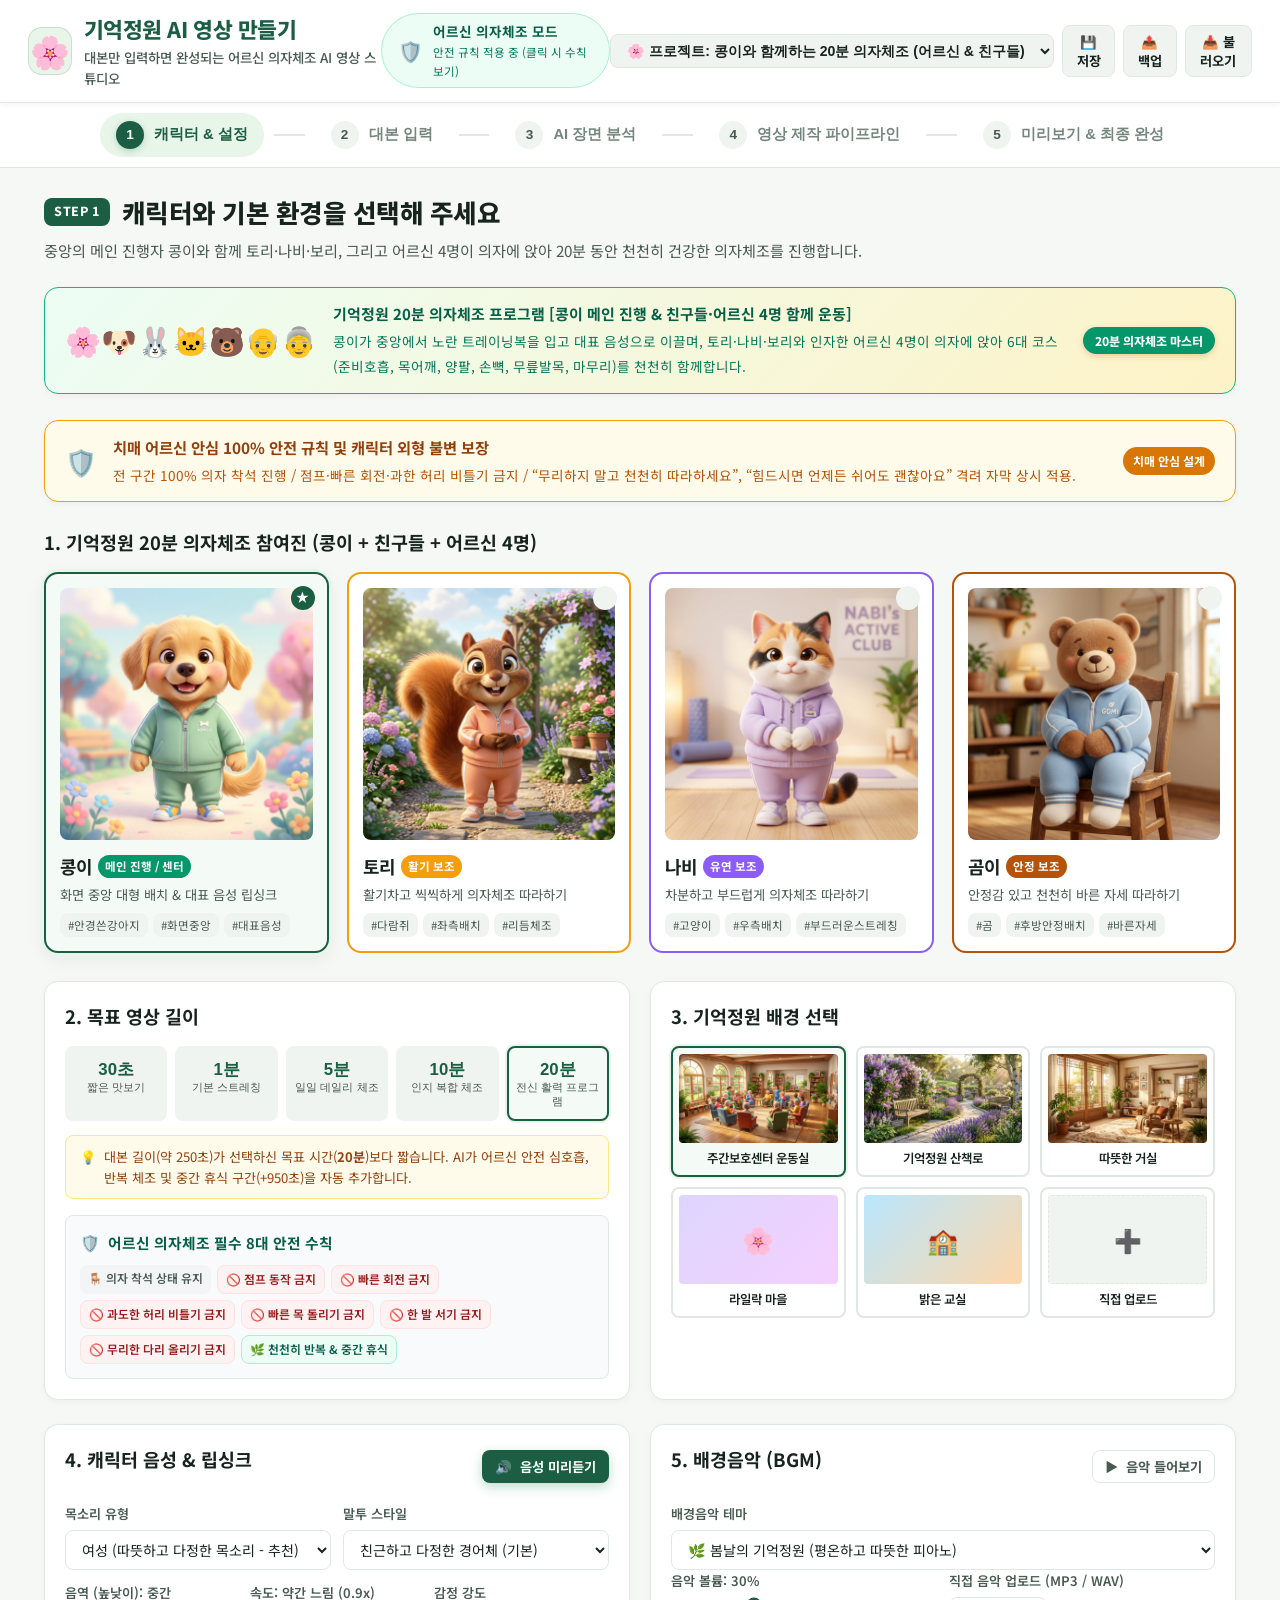
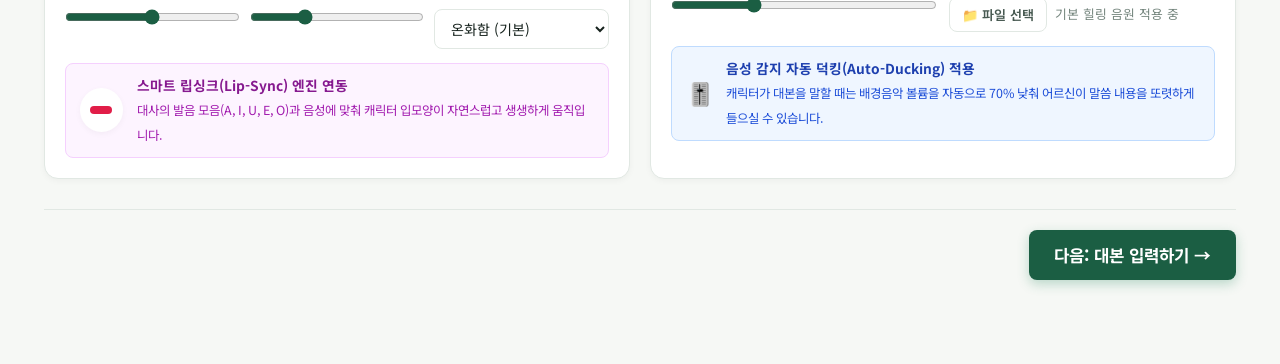
==== commit 2692d237: "feat: 기억정원 20분 어르신 의자체조 영상 시스템 구축 (콩이 메인 & 토리·나비·보리·어르신 4명)" ====
--- a/index.html
+++ b/index.html
@@ -37,7 +37,8 @@
       <div class="project-manager">
         <label for="projectSelector" class="sr-only">프로젝트 선택</label>
         <select id="projectSelector" class="project-dropdown">
-          <option value="preset_kongi">📂 프로젝트: 콩이 5분 의자체조</option>
+          <option value="preset_senior_20min" selected>🌸 프로젝트: 콩이와 함께하는 20분 의자체조 (어르신 & 친구들)</option>
+          <option value="preset_kongi">📂 프로젝트: 콩이 5분 의자체조 (4인 팀)</option>
           <option value="preset_tori">📂 프로젝트: 토리 10분 인지 건강체조</option>
           <option value="preset_nabi">📂 프로젝트: 나비 유연성 스트레칭</option>
           <option value="preset_gomi">📂 프로젝트: 곰이 바른자세 척추체조</option>
@@ -97,32 +98,32 @@
           <span class="step-badge">STEP 1</span>
           <h2>캐릭터와 기본 환경을 선택해 주세요</h2>
         </div>
-        <p class="panel-desc">콩이를 중심으로 토리, 나비, 곰이 4명의 캐릭터가 한 화면에서 함께 어르신 의자체조를 진행합니다.</p>
-      </div>
-
-      <!-- 4-Character Group Senior Chair Exercise Guarantee Banner -->
-      <div class="together-mode-banner">
-        <div class="together-icon">🐶🐿️🐱🐻</div>
+        <p class="panel-desc">중앙의 메인 진행자 콩이와 함께 토리·나비·보리, 그리고 어르신 4명이 의자에 앉아 20분 동안 천천히 건강한 의자체조를 진행합니다.</p>
+      </div>
+
+      <!-- 20-Minute Senior Chair Exercise Program Master Banner -->
+      <div class="together-mode-banner" style="background: linear-gradient(135deg, #ECFDF5 0%, #FEF3C7 100%); border-color: #10B981;">
+        <div class="together-icon">🌸🐶🐰🐱🐻👴👵</div>
         <div class="together-info">
-          <strong>기억정원 4인 친구들 함께 운동 모드 [100% 그룹 의자체조 가동]</strong>
-          <span>콩이가 화면 중앙에서 가장 크게 메인 진행과 대표 음성을 맡고, 토리·나비·곰이가 주변에서 의자에 앉아 한마음으로 체조를 함께 따라합니다.</span>
-        </div>
-        <div class="together-status-badge">4인 팀 체조 ON</div>
-      </div>
-
-      <!-- Character Consistency Guarantee Banner -->
-      <div class="consistency-guarantee-banner">
-        <div class="consistency-icon">🔒</div>
+          <strong style="color: #065F46; font-size: 15px;">기억정원 20분 의자체조 프로그램 [콩이 메인 진행 & 친구들·어르신 4명 함께 운동]</strong>
+          <span style="color: #047857;">콩이가 중앙에서 노란 트레이닝복을 입고 대표 음성으로 이끌며, 토리·나비·보리와 인자한 어르신 4명이 의자에 앉아 6대 코스(준비호흡, 목어깨, 양팔, 손뼉, 무릎발목, 마무리)를 천천히 함께합니다.</span>
+        </div>
+        <div class="together-status-badge" style="background: #059669;">20분 의자체조 마스터</div>
+      </div>
+
+      <!-- Character Consistency & Dementia Senior Safety Guarantee Banner -->
+      <div class="consistency-guarantee-banner" style="border-color: #F59E0B; background: #FFFBEB;">
+        <div class="consistency-icon">🛡️</div>
         <div class="consistency-info">
-          <strong>4인 캐릭터 외형 100% 불변 보장 (Identity Lock)</strong>
-          <span>콩이(안경 쓴 강아지), 토리(다람쥐), 나비(고양이), 곰이(곰)의 고유 외형과 의상이 장면마다 바뀌지 않고 16:9 와이드 화면에 완벽히 유지됩니다.</span>
-        </div>
-        <div class="consistency-tag">4-Hero Master Lock</div>
-      </div>
-
-      <!-- 4-Character Role Introduction Grid -->
+          <strong style="color: #92400E;">치매 어르신 안심 100% 안전 규칙 및 캐릭터 외형 불변 보장</strong>
+          <span style="color: #B45309;">전 구간 100% 의자 착석 진행 / 점프·빠른 회전·과한 허리 비틀기 금지 / “무리하지 말고 천천히 따라하세요”, “힘드시면 언제든 쉬어도 괜찮아요” 격려 자막 상시 적용.</span>
+        </div>
+        <div class="consistency-tag" style="background: #D97706;">치매 안심 설계</div>
+      </div>
+
+      <!-- 8-Member Team Role Introduction Grid -->
       <div class="section-block">
-        <h3 class="section-title">1. 함께하는 기억정원 4인 체조팀 구성</h3>
+        <h3 class="section-title">1. 기억정원 20분 의자체조 참여진 (콩이 + 친구들 + 어르신 4명)</h3>
         <div class="character-grid" id="characterGrid">
           <!-- 콩이 (메인 코치) -->
           <div class="character-card active" data-char="kongi">
@@ -420,7 +421,8 @@
       <!-- Script Presets Quick Buttons -->
       <div class="script-presets-bar">
         <span class="presets-label">⚡ 추천 예시 대본:</span>
-        <button class="btn btn-chip" id="btnPreset1">🌟 4인 친구들 의자체조 (추천)</button>
+        <button class="btn btn-chip" id="btnPreset20Min" style="background:#059669; color:#fff; font-weight:700;">🌸 기억정원 20분 의자체조 마스터 (어르신 & 친구들 추천)</button>
+        <button class="btn btn-chip" id="btnPreset1">🌟 4인 친구들 의자체조 (5분)</button>
         <button class="btn btn-chip" id="btnPreset2">🙆 양팔 올리기 & 기지개 체조</button>
         <button class="btn btn-chip" id="btnPreset3">👐 양팔 벌리기 & 가슴 펴기</button>
         <button class="btn btn-chip" id="btnPreset4">👏 신나는 손뼉 & 무릎 체조</button>
@@ -584,16 +586,16 @@
       <div class="test-video-card" id="testVideoCard">
         <div class="test-icon-badge">🎬</div>
         <div class="test-info">
-          <h3>첫 장면 테스트 — 기억정원 4인 친구들 그룹 의자체조 & 콩이 대표 음성 검증</h3>
-          <p><strong>[4인 그룹 체조]</strong> 화면 중앙 <strong>콩이(대표 음성 & 6대 립싱크)</strong>를 중심으로 <strong>토리(다람쥐)·나비(고양이)·곰이(곰)</strong> 4명의 캐릭터가 의자에 앉아 함께 어르신 체조를 수행합니다.</p>
-          <div class="test-status-text" id="testStatusText">상태: 4인 친구들 음성 및 영상 테스트 대기 중</div>
+          <h3>첫 장면 테스트 — 기억정원 20분 의자체조 (콩이 메인 & 친구들·어르신 4명) 사전 검증</h3>
+          <p><strong>[20분 6대 코스]</strong> 중앙 <strong>콩이(대표 음성 & 6대 립싱크)</strong>와 <strong>토리·나비·보리 및 어르신 4명</strong>이 의자에 앉아 6대 코스(준비호흡, 목어깨, 양팔, 손뼉, 무릎발목, 마무리)를 진행합니다.</p>
+          <div class="test-status-text" id="testStatusText">상태: 20분 의자체조 음성 및 첫 장면 영상 테스트 대기 중</div>
         </div>
         <div class="test-actions" style="display: flex; gap: 10px; flex-wrap: wrap;">
           <button class="btn btn-warning btn-lg" id="btnTestKongiVoice" style="background: #F59E0B; border-color: #D97706; color: #FFF; font-weight: 700;">
             <span>🔊 콩이 음성 테스트 (“안녕하세요. 콩이와 친구들이에요.”)</span>
           </button>
           <button class="btn btn-secondary btn-lg" id="btnRunTestScene">
-            <span>🎬 4인 그룹 첫 장면 테스트 영상 시작 (6초)</span>
+            <span>🎬 20분 의자체조 첫 장면 테스트 영상 시작 (6초)</span>
           </button>
         </div>
       </div>
@@ -601,39 +603,39 @@
       <!-- Test Video Quick Preview Modal or Area -->
       <div class="test-preview-box hidden" id="testPreviewBox">
         <div class="test-preview-header">
-          <span class="tag tag-success">✓ 4인 그룹 테스트 영상 준비 완료</span>
-          <span class="test-preview-title">첫 장면: 콩이와 친구들 4인 그룹 인사 (주간보호센터 운동실 / 정면 16:9)</span>
+          <span class="tag tag-success">✓ 20분 의자체조 테스트 영상 준비 완료</span>
+          <span class="test-preview-title">첫 장면: 콩이와 친구들 & 어르신 4명 단체 인사 (주간보호센터 운동실 / 16:9 와이드)</span>
           <button class="btn btn-outline btn-xs" id="btnCloseTestBox">닫기</button>
         </div>
         <div class="test-preview-canvas-wrap">
           <canvas id="testCanvas" width="640" height="360"></canvas>
           <div class="test-preview-controls">
             <button class="btn btn-primary btn-sm" id="btnPlayTestCanvas">▶ 테스트 영상 다시 재생 (6초)</button>
-            <span class="test-note">대본: “안녕하세요. 콩이와 친구들이에요. 오늘은 우리 함께 천천히 몸을 움직여 볼까요?”</span>
+            <span class="test-note">대본: “어르신들, 안녕하세요! 기억정원 콩이와 친구들이에요. 무리하지 말고 천천히 따라하세요.”</span>
           </div>
         </div>
 
         <!-- Strict Character Consistency Verification Checklist -->
         <div class="char-consistency-checklist" style="margin-top: 14px; padding: 14px 18px; background: #F0FDF4; border: 1.5px solid #86EFAC; border-radius: 10px;">
           <h4 style="margin: 0 0 10px 0; color: #166534; font-size: 14px; display: flex; align-items: center; gap: 6px;">
-            <span>🔒</span> <span>기억정원 4인 친구들 그룹 의자체조 일관성 검증 체크리스트</span>
+            <span>🔒</span> <span>기억정원 20분 어르신 의자체조 프로그램 품질 검증 체크리스트</span>
           </h4>
-          <div style="display: grid; grid-template-columns: repeat(auto-fit, minmax(200px, 1fr)); gap: 8px; font-size: 13px; color: #14532D;">
-            <div><span style="color:#15803D; font-weight:bold;">✓</span> 4명의 캐릭터(콩이·토리·나비·곰이) 한 화면 동시 배치 완료</div>
-            <div><span style="color:#15803D; font-weight:bold;">✓</span> 콩이: 화면 중앙 가장 크게 배치 & 대표 음성 립싱크 가동</div>
-            <div><span style="color:#15803D; font-weight:bold;">✓</span> 토리: 씩씩하고 활기찬 다람쥐 외형 100% 유지</div>
-            <div><span style="color:#15803D; font-weight:bold;">✓</span> 나비: 차분하고 부드러운 고양이 외형 100% 유지</div>
-            <div><span style="color:#15803D; font-weight:bold;">✓</span> 곰이: 안정감 있고 듬직한 곰 외형 100% 유지</div>
-            <div><span style="color:#15803D; font-weight:bold;">✓</span> 4명 모두 의자에 앉은 상태로 안전 체조 수행</div>
-            <div><span style="color:#15803D; font-weight:bold;">✓</span> 캐릭터가 너무 작아지지 않고 화면에 꽉 찬 그룹 구성</div>
-            <div><span style="color:#15803D; font-weight:bold;">✓</span> 주간보호센터 운동실 배경 & 16:9 와이드 정면 고정</div>
-            <div><span style="color:#15803D; font-weight:bold;">✓</span> 실제 한국어 음성 트랙 연동 (Muted: OFF, 볼륨 100%)</div>
-            <div><span style="color:#15803D; font-weight:bold;">✓</span> 콩이 얼굴 무결점 립싱크 (아·어·오·우·이·닫힘) 자연 모핑</div>
+          <div style="display: grid; grid-template-columns: repeat(auto-fit, minmax(220px, 1fr)); gap: 8px; font-size: 13px; color: #14532D;">
+            <div><span style="color:#15803D; font-weight:bold;">✓</span> 콩이(노란 트레이닝복/안경) 화면 중앙 메인 진행자 배치</div>
+            <div><span style="color:#15803D; font-weight:bold;">✓</span> 토리(곰), 나비(고양이), 보리(토끼) 양옆 배치 완료</div>
+            <div><span style="color:#15803D; font-weight:bold;">✓</span> 어르신 4명(할아버지 2명, 할머니 2명) 함께 착석</div>
+            <div><span style="color:#15803D; font-weight:bold;">✓</span> 20분 6대 코스(준비호흡, 목어깨, 양팔, 손뼉, 무릎발목, 마무리) 구성</div>
+            <div><span style="color:#15803D; font-weight:bold;">✓</span> 전 구간 100% 의자 착석 (점프/빠른회전/허리비틀기 금지)</div>
+            <div><span style="color:#15803D; font-weight:bold;">✓</span> “무리하지 말고 천천히 따라하세요” 안심 문구 표출</div>
+            <div><span style="color:#15803D; font-weight:bold;">✓</span> “힘드시면 언제든 쉬어도 괜찮아요” 안심 문구 표출</div>
+            <div><span style="color:#15803D; font-weight:bold;">✓</span> 주간보호센터 운동실 배경 & 16:9 정면 고정</div>
+            <div><span style="color:#15803D; font-weight:bold;">✓</span> 실제 한국어 음성 트랙 연동 (콩이 단독 발화, Volume 100%)</div>
+            <div><span style="color:#15803D; font-weight:bold;">✓</span> 콩이 얼굴 6대 모음(아·어·오·우·이·닫힘) 자연 모핑 립싱크</div>
           </div>
           <div style="margin-top: 14px; padding-top: 12px; border-top: 1px dashed #86EFAC; display: flex; align-items: center; justify-content: space-between; flex-wrap: wrap; gap: 10px;">
-            <span style="font-size: 12px; color: #15803D; font-weight: 600;">※ 4인 친구들의 의자체조 구성이 확인되어야만 다음 전체 영상 파이프라인이 활성화됩니다.</span>
+            <span style="font-size: 12px; color: #15803D; font-weight: 600;">※ 20분 의자체조 구성이 확인되어야만 전체 영상 렌더링 파이프라인이 활성화됩니다.</span>
             <button class="btn btn-primary" id="btnApproveTestScene" style="background: #16A34A; border-color: #15803D;">
-              <span>✓ 4인 친구들 그룹 의자체조 확인 완료 (다음 단계 언락)</span>
+              <span>✓ 20분 어르신 의자체조 확인 완료 (다음 단계 언락)</span>
             </button>
           </div>
         </div>
@@ -707,23 +709,34 @@
         
         <!-- Video Player Display (16:9 1920x1080 Aspect Ratio) -->
         <div class="player-main-col">
+          <!-- 20-Minute Course Chapter Quick Navigation Bar -->
+          <div class="chapters-nav-bar" id="chaptersNavBar" style="display: flex; gap: 6px; overflow-x: auto; padding: 10px 14px; background: #F0FDF4; border: 1.5px solid #86EFAC; border-radius: 12px; margin-bottom: 12px; align-items: center;">
+            <span style="font-weight: 800; color: #166534; font-size: 13px; white-space: nowrap;">⏱️ 20분 6대 코스:</span>
+            <button class="btn btn-sm btn-chapter active" id="btnChap1" onclick="app.jumpToChapter(1)" style="padding: 4px 10px; font-size: 12px; border-radius: 20px; background: #059669; color: #fff; font-weight: 700; border: none; cursor: pointer;">1. 인사·준비호흡 (3분)</button>
+            <button class="btn btn-sm btn-chapter" id="btnChap2" onclick="app.jumpToChapter(2)" style="padding: 4px 10px; font-size: 12px; border-radius: 20px; background: #E2E8F0; color: #334155; font-weight: 600; border: none; cursor: pointer;">2. 목·어깨 풀기 (4분)</button>
+            <button class="btn btn-sm btn-chapter" id="btnChap3" onclick="app.jumpToChapter(3)" style="padding: 4px 10px; font-size: 12px; border-radius: 20px; background: #E2E8F0; color: #334155; font-weight: 600; border: none; cursor: pointer;">3. 양팔 올리기·벌리기 (4분)</button>
+            <button class="btn btn-sm btn-chapter" id="btnChap4" onclick="app.jumpToChapter(4)" style="padding: 4px 10px; font-size: 12px; border-radius: 20px; background: #E2E8F0; color: #334155; font-weight: 600; border: none; cursor: pointer;">4. 손뼉치기·손운동 (3분)</button>
+            <button class="btn btn-sm btn-chapter" id="btnChap5" onclick="app.jumpToChapter(5)" style="padding: 4px 10px; font-size: 12px; border-radius: 20px; background: #E2E8F0; color: #334155; font-weight: 600; border: none; cursor: pointer;">5. 무릎들기·발목 (4분)</button>
+            <button class="btn btn-sm btn-chapter" id="btnChap6" onclick="app.jumpToChapter(6)" style="padding: 4px 10px; font-size: 12px; border-radius: 20px; background: #E2E8F0; color: #334155; font-weight: 600; border: none; cursor: pointer;">6. 마무리 스트레칭 (2분)</button>
+          </div>
+
           <div class="video-cinema-frame">
             <canvas id="mainVideoCanvas" width="1280" height="720"></canvas>
             
             <!-- Video Overlay Info (Top) -->
             <div class="video-overlay-top">
               <div class="overlay-brand">
-                <span>🌸 기억정원 어르신 의자체조</span>
+                <span>🌸 기억정원 20분 어르신 의자체조</span>
               </div>
               <div class="overlay-scene-badge" id="overlaySceneBadge">
-                장면 1/4 : 손 흔들며 인사하기
+                장면 1/6 : 인사와 준비호흡 (3분)
               </div>
             </div>
 
             <!-- Video Overlay Subtitle (Bottom) -->
             <div class="video-overlay-bottom">
               <div class="subtitle-box" id="overlaySubtitle">
-                안녕하세요. 콩이에요.
+                어르신들, 안녕하세요! 기억정원 콩이와 친구들이에요.
               </div>
               <div class="rhythm-pulse-dots" id="rhythmDots">
                 <span class="dot"></span>
@@ -737,6 +750,13 @@
             <div class="canvas-play-overlay hidden" id="canvasPlayOverlay">
               <button class="big-play-btn" id="btnBigPlay">▶</button>
             </div>
+          </div>
+
+          <!-- Senior Warm Encouragement Safety Banner -->
+          <div class="senior-safety-live-banner" style="display: flex; align-items: center; justify-content: center; gap: 14px; background: #FEF2F2; border: 1.5px solid #FECACA; border-radius: 10px; padding: 10px 16px; margin-top: 10px; font-size: 14px; font-weight: 700; color: #991B1B;">
+            <span>❤️ <strong>무리하지 말고 천천히 따라하세요</strong></span>
+            <span style="color: #F87171;">|</span>
+            <span>❤️ <strong>힘드시면 언제든 쉬어도 괜찮아요</strong></span>
           </div>
 
           <!-- Video Controller Bar -->
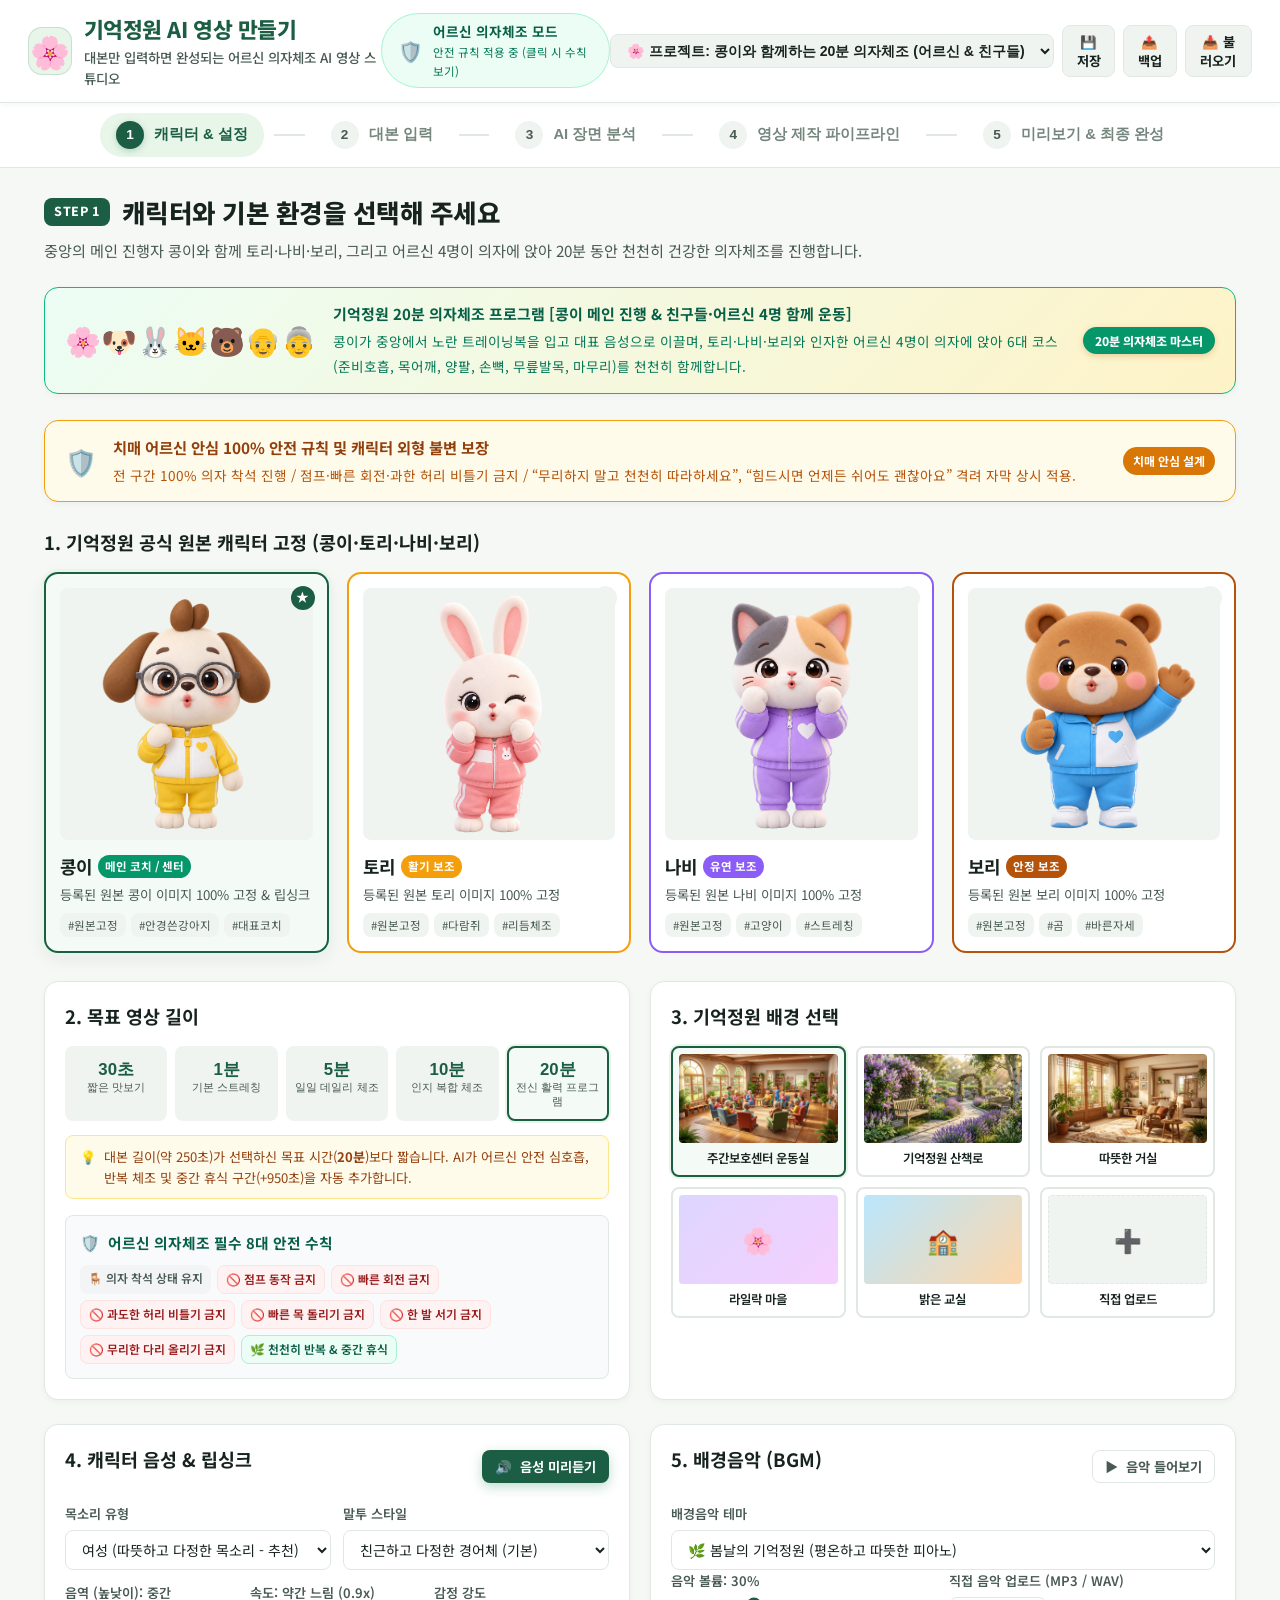
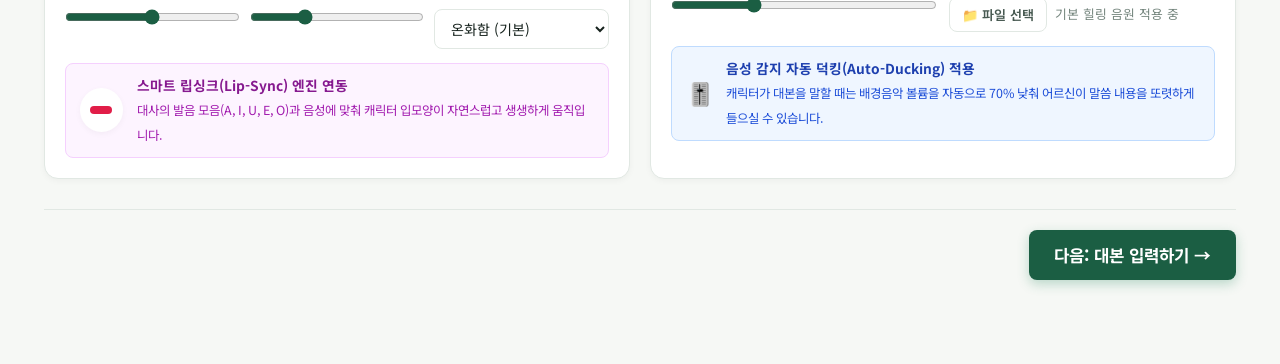
==== commit 83534e4c: "feat: 기억정원 4대 원본 캐릭터 고정 (콩이·토리·나비·보리) 및 원본 보존 규칙 구축" ====
--- a/index.html
+++ b/index.html
@@ -41,7 +41,7 @@
           <option value="preset_kongi">📂 프로젝트: 콩이 5분 의자체조 (4인 팀)</option>
           <option value="preset_tori">📂 프로젝트: 토리 10분 인지 건강체조</option>
           <option value="preset_nabi">📂 프로젝트: 나비 유연성 스트레칭</option>
-          <option value="preset_gomi">📂 프로젝트: 곰이 바른자세 척추체조</option>
+          <option value="preset_bori">📂 프로젝트: 보리 바른자세 척추체조</option>
           <option value="custom">📂 내 프로젝트 (새로 만들기)</option>
         </select>
         <button id="btnSaveProject" class="btn btn-secondary btn-sm" title="현재 프로젝트 저장">
@@ -123,21 +123,21 @@
 
       <!-- 8-Member Team Role Introduction Grid -->
       <div class="section-block">
-        <h3 class="section-title">1. 기억정원 20분 의자체조 참여진 (콩이 + 친구들 + 어르신 4명)</h3>
+        <h3 class="section-title">1. 기억정원 공식 원본 캐릭터 고정 (콩이·토리·나비·보리)</h3>
         <div class="character-grid" id="characterGrid">
           <!-- 콩이 (메인 코치) -->
           <div class="character-card active" data-char="kongi">
             <div class="card-radio-mark">★</div>
             <div class="char-thumb-wrap">
-              <img src="assets/char_kongi.jpg" alt="메인 진행 콩이" class="char-thumb" id="thumb-kongi">
+              <img src="assets/characters/kongi.png" alt="원본 콩이" class="char-thumb" id="thumb-kongi" onerror="this.onerror=null; this.parentElement.innerHTML='<div class=\'char-img-error\'>⚠️ 원본 캐릭터 이미지를 찾을 수 없습니다.</div>';">
             </div>
             <div class="char-details">
-              <div class="char-name">콩이 <span class="char-badge" style="background:#059669; color:#fff;">메인 진행 / 센터</span></div>
-              <p class="char-role">화면 중앙 대형 배치 & 대표 음성 립싱크</p>
+              <div class="char-name">콩이 <span class="char-badge" style="background:#059669; color:#fff;">메인 코치 / 센터</span></div>
+              <p class="char-role">등록된 원본 콩이 이미지 100% 고정 & 립싱크</p>
               <div class="char-tags">
+                <span class="tag">#원본고정</span>
                 <span class="tag">#안경쓴강아지</span>
-                <span class="tag">#화면중앙</span>
-                <span class="tag">#대표음성</span>
+                <span class="tag">#대표코치</span>
               </div>
             </div>
           </div>
@@ -146,14 +146,14 @@
           <div class="character-card active" data-char="tori" style="border-color:#F59E0B;">
             <div class="card-radio-mark">✓</div>
             <div class="char-thumb-wrap">
-              <img src="assets/char_tori.jpg" alt="보조 토리" class="char-thumb" id="thumb-tori">
+              <img src="assets/characters/tori.png" alt="원본 토리" class="char-thumb" id="thumb-tori" onerror="this.onerror=null; this.parentElement.innerHTML='<div class=\'char-img-error\'>⚠️ 원본 캐릭터 이미지를 찾을 수 없습니다.</div>';">
             </div>
             <div class="char-details">
               <div class="char-name">토리 <span class="char-badge" style="background:#F59E0B; color:#fff;">활기 보조</span></div>
-              <p class="char-role">활기차고 씩씩하게 의자체조 따라하기</p>
+              <p class="char-role">등록된 원본 토리 이미지 100% 고정</p>
               <div class="char-tags">
+                <span class="tag">#원본고정</span>
                 <span class="tag">#다람쥐</span>
-                <span class="tag">#좌측배치</span>
                 <span class="tag">#리듬체조</span>
               </div>
             </div>
@@ -163,31 +163,31 @@
           <div class="character-card active" data-char="nabi" style="border-color:#8B5CF6;">
             <div class="card-radio-mark">✓</div>
             <div class="char-thumb-wrap">
-              <img src="assets/char_nabi.jpg" alt="보조 나비" class="char-thumb" id="thumb-nabi">
+              <img src="assets/characters/nabi.png" alt="원본 나비" class="char-thumb" id="thumb-nabi" onerror="this.onerror=null; this.parentElement.innerHTML='<div class=\'char-img-error\'>⚠️ 원본 캐릭터 이미지를 찾을 수 없습니다.</div>';">
             </div>
             <div class="char-details">
               <div class="char-name">나비 <span class="char-badge" style="background:#8B5CF6; color:#fff;">유연 보조</span></div>
-              <p class="char-role">차분하고 부드럽게 의자체조 따라하기</p>
+              <p class="char-role">등록된 원본 나비 이미지 100% 고정</p>
               <div class="char-tags">
+                <span class="tag">#원본고정</span>
                 <span class="tag">#고양이</span>
-                <span class="tag">#우측배치</span>
-                <span class="tag">#부드러운스트레칭</span>
-              </div>
-            </div>
-          </div>
-
-          <!-- 곰이 (안정 곰) -->
-          <div class="character-card active" data-char="gomi" style="border-color:#B45309;">
+                <span class="tag">#스트레칭</span>
+              </div>
+            </div>
+          </div>
+
+          <!-- 보리 (안정 곰) -->
+          <div class="character-card active" data-char="bori" data-alias="gomi" style="border-color:#B45309;">
             <div class="card-radio-mark">✓</div>
             <div class="char-thumb-wrap">
-              <img src="assets/char_gomi.jpg" alt="보조 곰이" class="char-thumb" id="thumb-gomi">
+              <img src="assets/characters/bori.png" alt="원본 보리" class="char-thumb" id="thumb-bori" onerror="this.onerror=null; this.parentElement.innerHTML='<div class=\'char-img-error\'>⚠️ 원본 캐릭터 이미지를 찾을 수 없습니다.</div>';">
             </div>
             <div class="char-details">
-              <div class="char-name">곰이 <span class="char-badge" style="background:#B45309; color:#fff;">안정 보조</span></div>
-              <p class="char-role">안정감 있고 천천히 바른 자세 따라하기</p>
+              <div class="char-name">보리 <span class="char-badge" style="background:#B45309; color:#fff;">안정 보조</span></div>
+              <p class="char-role">등록된 원본 보리 이미지 100% 고정</p>
               <div class="char-tags">
+                <span class="tag">#원본고정</span>
                 <span class="tag">#곰</span>
-                <span class="tag">#후방안정배치</span>
                 <span class="tag">#바른자세</span>
               </div>
             </div>
--- a/style.css
+++ b/style.css
@@ -2112,3 +2112,23 @@
   from { opacity: 0; transform: translateY(12px); }
   to { opacity: 1; transform: translateY(0); }
 }
+
+/* Original Character Fallback Error Display */
+.char-img-error {
+  display: flex;
+  align-items: center;
+  justify-content: center;
+  text-align: center;
+  font-size: 0.72rem;
+  font-weight: 700;
+  line-height: 1.3;
+  color: #DC2626;
+  background: #FEE2E2;
+  border: 1px dashed #EF4444;
+  border-radius: var(--radius-sm, 8px);
+  padding: 8px 6px;
+  width: 100%;
+  height: 100%;
+  min-height: 80px;
+  box-sizing: border-box;
+}
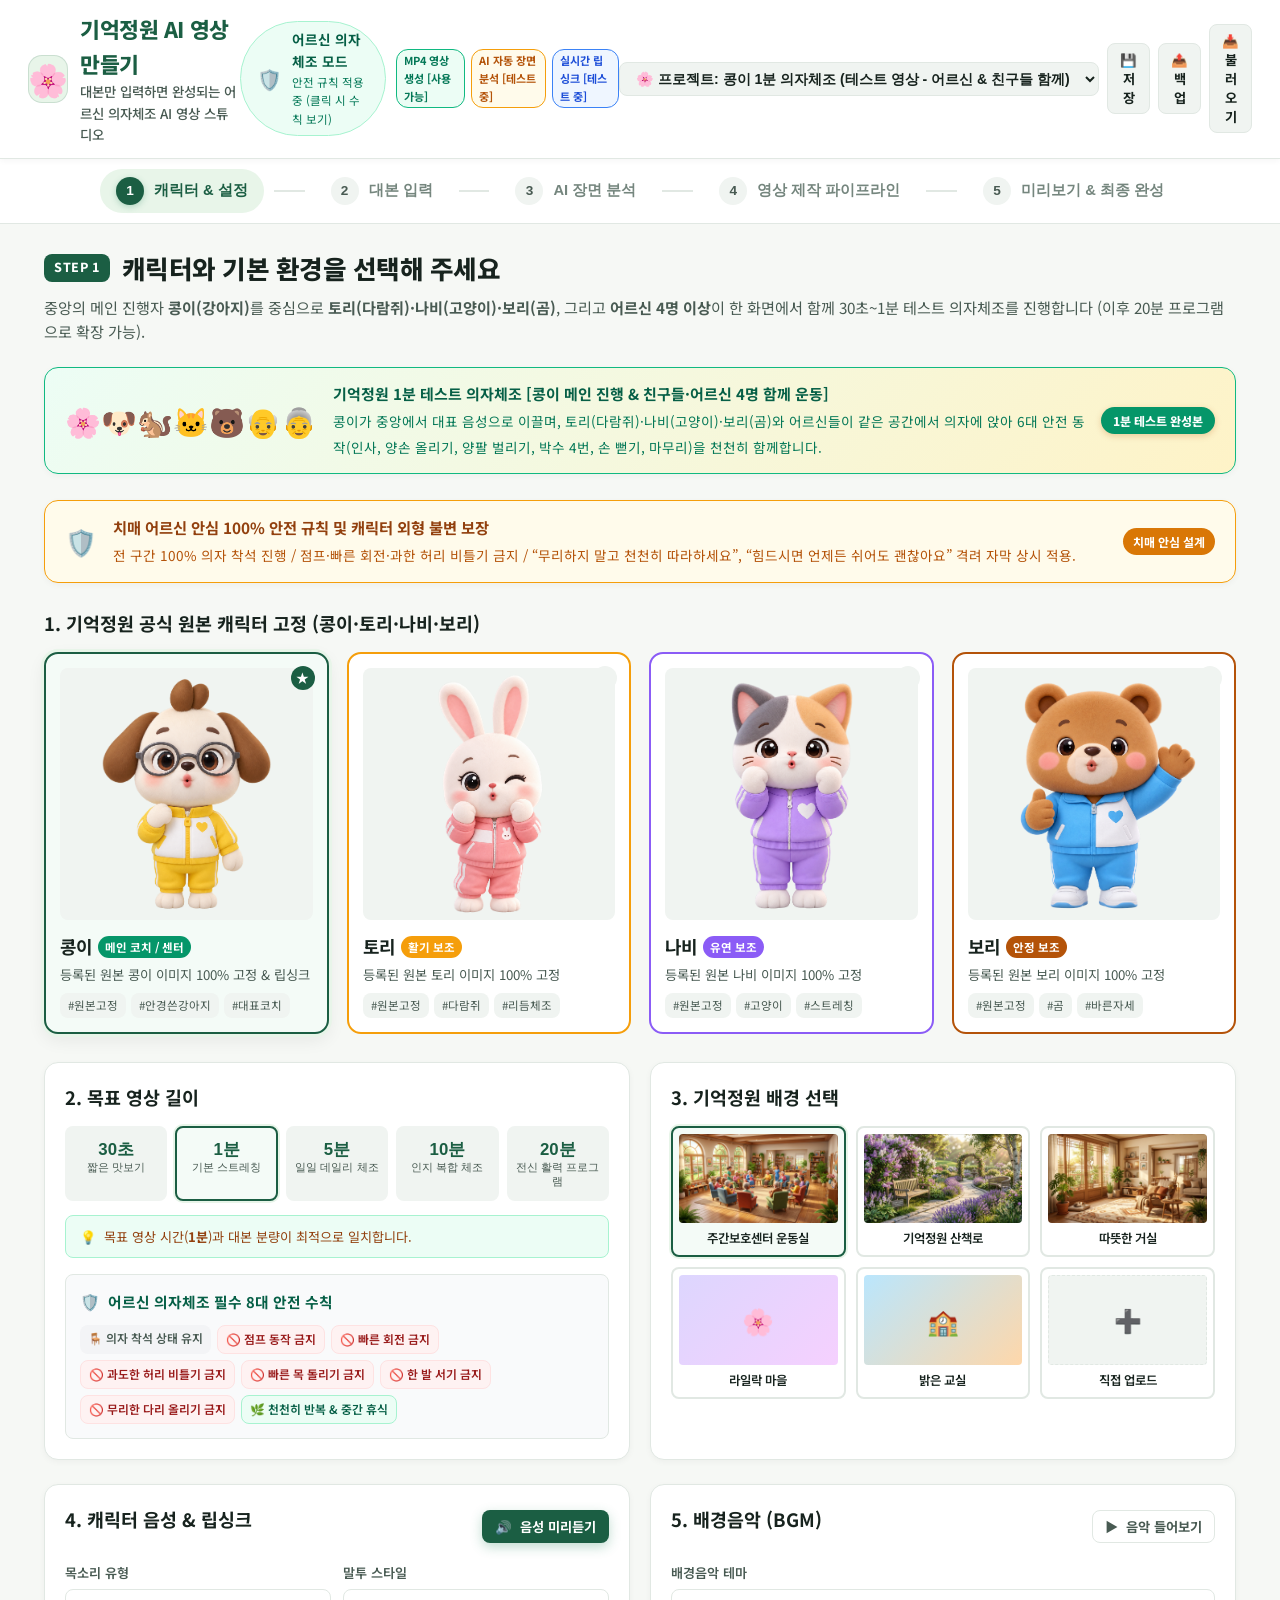
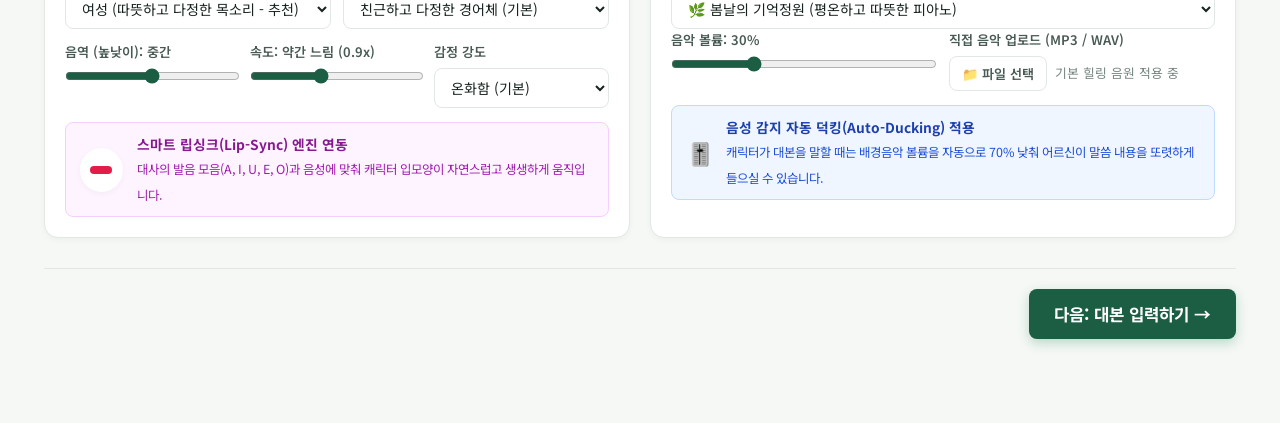
==== commit 9ef9e542: "feat: complete 1-minute senior exercise video test workflow, audio ducking and MP4 export" ====
--- a/index.html
+++ b/index.html
@@ -31,13 +31,20 @@
           <span class="mode-status">안전 규칙 적용 중 (클릭 시 수칙 보기)</span>
         </div>
       </div>
+      <!-- Feature Status Indicators (요구사항 15: 테스트 모드 명확 표시) -->
+      <div class="feature-status-group" style="display: flex; gap: 6px; align-items: center; margin-left: 10px;">
+        <span class="badge-status-ready" style="background: #ECFDF5; border: 1px solid #10B981; color: #047857; font-size: 11px; padding: 2px 7px; border-radius: 12px; font-weight: 700;">MP4 영상 생성 [사용 가능]</span>
+        <span class="badge-status-testing" style="background: #FFFBEB; border: 1px solid #F59E0B; color: #B45309; font-size: 11px; padding: 2px 7px; border-radius: 12px; font-weight: 700;">AI 자동 장면 분석 [테스트 중]</span>
+        <span class="badge-status-testing" style="background: #EFF6FF; border: 1px solid #3B82F6; color: #1D4ED8; font-size: 11px; padding: 2px 7px; border-radius: 12px; font-weight: 700;">실시간 립싱크 [테스트 중]</span>
+      </div>
     </div>
 
     <div class="header-right">
       <div class="project-manager">
         <label for="projectSelector" class="sr-only">프로젝트 선택</label>
         <select id="projectSelector" class="project-dropdown">
-          <option value="preset_senior_20min" selected>🌸 프로젝트: 콩이와 함께하는 20분 의자체조 (어르신 & 친구들)</option>
+          <option value="preset_senior_test" selected>🌸 프로젝트: 콩이 1분 의자체조 (테스트 영상 - 어르신 & 친구들 함께)</option>
+          <option value="preset_senior_20min">🌟 프로젝트: 콩이 20분 의자체조 (확장 마스터 - 6대 코스)</option>
           <option value="preset_kongi">📂 프로젝트: 콩이 5분 의자체조 (4인 팀)</option>
           <option value="preset_tori">📂 프로젝트: 토리 10분 인지 건강체조</option>
           <option value="preset_nabi">📂 프로젝트: 나비 유연성 스트레칭</option>
@@ -98,17 +105,17 @@
           <span class="step-badge">STEP 1</span>
           <h2>캐릭터와 기본 환경을 선택해 주세요</h2>
         </div>
-        <p class="panel-desc">중앙의 메인 진행자 콩이와 함께 토리·나비·보리, 그리고 어르신 4명이 의자에 앉아 20분 동안 천천히 건강한 의자체조를 진행합니다.</p>
-      </div>
-
-      <!-- 20-Minute Senior Chair Exercise Program Master Banner -->
+        <p class="panel-desc">중앙의 메인 진행자 <strong>콩이(강아지)</strong>를 중심으로 <strong>토리(다람쥐)·나비(고양이)·보리(곰)</strong>, 그리고 <strong>어르신 4명 이상</strong>이 한 화면에서 함께 30초~1분 테스트 의자체조를 진행합니다 (이후 20분 프로그램으로 확장 가능).</p>
+      </div>
+
+      <!-- 1-Minute Senior Chair Exercise Program Master Banner -->
       <div class="together-mode-banner" style="background: linear-gradient(135deg, #ECFDF5 0%, #FEF3C7 100%); border-color: #10B981;">
-        <div class="together-icon">🌸🐶🐰🐱🐻👴👵</div>
+        <div class="together-icon">🌸🐶🐿️🐱🐻👴👵</div>
         <div class="together-info">
-          <strong style="color: #065F46; font-size: 15px;">기억정원 20분 의자체조 프로그램 [콩이 메인 진행 & 친구들·어르신 4명 함께 운동]</strong>
-          <span style="color: #047857;">콩이가 중앙에서 노란 트레이닝복을 입고 대표 음성으로 이끌며, 토리·나비·보리와 인자한 어르신 4명이 의자에 앉아 6대 코스(준비호흡, 목어깨, 양팔, 손뼉, 무릎발목, 마무리)를 천천히 함께합니다.</span>
-        </div>
-        <div class="together-status-badge" style="background: #059669;">20분 의자체조 마스터</div>
+          <strong style="color: #065F46; font-size: 15px;">기억정원 1분 테스트 의자체조 [콩이 메인 진행 & 친구들·어르신 4명 함께 운동]</strong>
+          <span style="color: #047857;">콩이가 중앙에서 대표 음성으로 이끌며, 토리(다람쥐)·나비(고양이)·보리(곰)와 어르신들이 같은 공간에서 의자에 앉아 6대 안전 동작(인사, 양손 올리기, 양팔 벌리기, 박수 4번, 손 뻗기, 마무리)을 천천히 함께합니다.</span>
+        </div>
+        <div class="together-status-badge" style="background: #059669;">1분 테스트 완성본</div>
       </div>
 
       <!-- Character Consistency & Dementia Senior Safety Guarantee Banner -->
@@ -421,11 +428,12 @@
       <!-- Script Presets Quick Buttons -->
       <div class="script-presets-bar">
         <span class="presets-label">⚡ 추천 예시 대본:</span>
-        <button class="btn btn-chip" id="btnPreset20Min" style="background:#059669; color:#fff; font-weight:700;">🌸 기억정원 20분 의자체조 마스터 (어르신 & 친구들 추천)</button>
-        <button class="btn btn-chip" id="btnPreset1">🌟 4인 친구들 의자체조 (5분)</button>
+        <button class="btn btn-chip" id="btnPresetTest1Min" style="background:#059669; color:#fff; font-weight:700;">🌸 1분 테스트 의자체조 (어르신 & 친구들 추천)</button>
+        <button class="btn btn-chip" id="btnPreset20Min" style="background:#3B82F6; color:#fff; font-weight:700;">🌟 기억정원 20분 의자체조 (확장 코스)</button>
+        <button class="btn btn-chip" id="btnPreset1">🐶 4인 친구들 의자체조 (5분)</button>
         <button class="btn btn-chip" id="btnPreset2">🙆 양팔 올리기 & 기지개 체조</button>
         <button class="btn btn-chip" id="btnPreset3">👐 양팔 벌리기 & 가슴 펴기</button>
-        <button class="btn btn-chip" id="btnPreset4">👏 신나는 손뼉 & 무릎 체조</button>
+        <button class="btn btn-chip" id="btnPreset4">👏 신나는 손뼉 4번 & 체조</button>
       </div>
 
       <!-- Big Script Textarea Box -->
@@ -621,21 +629,21 @@
             <span>🔒</span> <span>기억정원 20분 어르신 의자체조 프로그램 품질 검증 체크리스트</span>
           </h4>
           <div style="display: grid; grid-template-columns: repeat(auto-fit, minmax(220px, 1fr)); gap: 8px; font-size: 13px; color: #14532D;">
-            <div><span style="color:#15803D; font-weight:bold;">✓</span> 콩이(노란 트레이닝복/안경) 화면 중앙 메인 진행자 배치</div>
-            <div><span style="color:#15803D; font-weight:bold;">✓</span> 토리(곰), 나비(고양이), 보리(토끼) 양옆 배치 완료</div>
-            <div><span style="color:#15803D; font-weight:bold;">✓</span> 어르신 4명(할아버지 2명, 할머니 2명) 함께 착석</div>
-            <div><span style="color:#15803D; font-weight:bold;">✓</span> 20분 6대 코스(준비호흡, 목어깨, 양팔, 손뼉, 무릎발목, 마무리) 구성</div>
+            <div><span style="color:#15803D; font-weight:bold;">✓</span> 콩이(노란 트레이닝복/안경 강아지) 화면 중앙 메인 진행자 배치</div>
+            <div><span style="color:#15803D; font-weight:bold;">✓</span> 토리(다람쥐), 나비(고양이), 보리(곰) 양옆 함께 배치 완료</div>
+            <div><span style="color:#15803D; font-weight:bold;">✓</span> 어르신 4명 이상(할아버지 2명, 할머니 2명) 함께 의자 착석</div>
+            <div><span style="color:#15803D; font-weight:bold;">✓</span> 30초~1분 테스트 및 20분 6대 안전 의자체조 동작 구성</div>
             <div><span style="color:#15803D; font-weight:bold;">✓</span> 전 구간 100% 의자 착석 (점프/빠른회전/허리비틀기 금지)</div>
             <div><span style="color:#15803D; font-weight:bold;">✓</span> “무리하지 말고 천천히 따라하세요” 안심 문구 표출</div>
             <div><span style="color:#15803D; font-weight:bold;">✓</span> “힘드시면 언제든 쉬어도 괜찮아요” 안심 문구 표출</div>
             <div><span style="color:#15803D; font-weight:bold;">✓</span> 주간보호센터 운동실 배경 & 16:9 정면 고정</div>
-            <div><span style="color:#15803D; font-weight:bold;">✓</span> 실제 한국어 음성 트랙 연동 (콩이 단독 발화, Volume 100%)</div>
-            <div><span style="color:#15803D; font-weight:bold;">✓</span> 콩이 얼굴 6대 모음(아·어·오·우·이·닫힘) 자연 모핑 립싱크</div>
+            <div><span style="color:#15803D; font-weight:bold;">✓</span> 실제 한국어 음성 트랙 연동 (콩이 발화 Volume 100% + BGM 자동 덕킹)</div>
+            <div><span style="color:#15803D; font-weight:bold;">✓</span> 콩이 6대 모음(아·야·어·여·오·우·이·닫힘) 자연 립싱크</div>
           </div>
           <div style="margin-top: 14px; padding-top: 12px; border-top: 1px dashed #86EFAC; display: flex; align-items: center; justify-content: space-between; flex-wrap: wrap; gap: 10px;">
-            <span style="font-size: 12px; color: #15803D; font-weight: 600;">※ 20분 의자체조 구성이 확인되어야만 전체 영상 렌더링 파이프라인이 활성화됩니다.</span>
+            <span style="font-size: 12px; color: #15803D; font-weight: 600;">※ 어르신 의자체조 구성이 확인되어야만 전체 영상 렌더링 파이프라인이 활성화됩니다.</span>
             <button class="btn btn-primary" id="btnApproveTestScene" style="background: #16A34A; border-color: #15803D;">
-              <span>✓ 20분 어르신 의자체조 확인 완료 (다음 단계 언락)</span>
+              <span>✓ 어르신 의자체조 및 음성 확인 완료 (다음 단계 언락)</span>
             </button>
           </div>
         </div>
@@ -709,15 +717,15 @@
         
         <!-- Video Player Display (16:9 1920x1080 Aspect Ratio) -->
         <div class="player-main-col">
-          <!-- 20-Minute Course Chapter Quick Navigation Bar -->
+          <!-- 6-Course Exercise Chapter Quick Navigation Bar -->
           <div class="chapters-nav-bar" id="chaptersNavBar" style="display: flex; gap: 6px; overflow-x: auto; padding: 10px 14px; background: #F0FDF4; border: 1.5px solid #86EFAC; border-radius: 12px; margin-bottom: 12px; align-items: center;">
-            <span style="font-weight: 800; color: #166534; font-size: 13px; white-space: nowrap;">⏱️ 20분 6대 코스:</span>
-            <button class="btn btn-sm btn-chapter active" id="btnChap1" onclick="app.jumpToChapter(1)" style="padding: 4px 10px; font-size: 12px; border-radius: 20px; background: #059669; color: #fff; font-weight: 700; border: none; cursor: pointer;">1. 인사·준비호흡 (3분)</button>
-            <button class="btn btn-sm btn-chapter" id="btnChap2" onclick="app.jumpToChapter(2)" style="padding: 4px 10px; font-size: 12px; border-radius: 20px; background: #E2E8F0; color: #334155; font-weight: 600; border: none; cursor: pointer;">2. 목·어깨 풀기 (4분)</button>
-            <button class="btn btn-sm btn-chapter" id="btnChap3" onclick="app.jumpToChapter(3)" style="padding: 4px 10px; font-size: 12px; border-radius: 20px; background: #E2E8F0; color: #334155; font-weight: 600; border: none; cursor: pointer;">3. 양팔 올리기·벌리기 (4분)</button>
-            <button class="btn btn-sm btn-chapter" id="btnChap4" onclick="app.jumpToChapter(4)" style="padding: 4px 10px; font-size: 12px; border-radius: 20px; background: #E2E8F0; color: #334155; font-weight: 600; border: none; cursor: pointer;">4. 손뼉치기·손운동 (3분)</button>
-            <button class="btn btn-sm btn-chapter" id="btnChap5" onclick="app.jumpToChapter(5)" style="padding: 4px 10px; font-size: 12px; border-radius: 20px; background: #E2E8F0; color: #334155; font-weight: 600; border: none; cursor: pointer;">5. 무릎들기·발목 (4분)</button>
-            <button class="btn btn-sm btn-chapter" id="btnChap6" onclick="app.jumpToChapter(6)" style="padding: 4px 10px; font-size: 12px; border-radius: 20px; background: #E2E8F0; color: #334155; font-weight: 600; border: none; cursor: pointer;">6. 마무리 스트레칭 (2분)</button>
+            <span id="chaptersBarTitle" style="font-weight: 800; color: #166534; font-size: 13px; white-space: nowrap;">⏱️ 6대 체조 코스:</span>
+            <button class="btn btn-sm btn-chapter active" id="btnChap1" onclick="app.jumpToChapter(1)" style="padding: 4px 10px; font-size: 12px; border-radius: 20px; background: #059669; color: #fff; font-weight: 700; border: none; cursor: pointer;">1. 콩이 인사 (5초)</button>
+            <button class="btn btn-sm btn-chapter" id="btnChap2" onclick="app.jumpToChapter(2)" style="padding: 4px 10px; font-size: 12px; border-radius: 20px; background: #E2E8F0; color: #334155; font-weight: 600; border: none; cursor: pointer;">2. 양손 올리기 (10초)</button>
+            <button class="btn btn-sm btn-chapter" id="btnChap3" onclick="app.jumpToChapter(3)" style="padding: 4px 10px; font-size: 12px; border-radius: 20px; background: #E2E8F0; color: #334155; font-weight: 600; border: none; cursor: pointer;">3. 양팔 벌리기 (10초)</button>
+            <button class="btn btn-sm btn-chapter" id="btnChap4" onclick="app.jumpToChapter(4)" style="padding: 4px 10px; font-size: 12px; border-radius: 20px; background: #E2E8F0; color: #334155; font-weight: 600; border: none; cursor: pointer;">4. 박수 4번 (10초)</button>
+            <button class="btn btn-sm btn-chapter" id="btnChap5" onclick="app.jumpToChapter(5)" style="padding: 4px 10px; font-size: 12px; border-radius: 20px; background: #E2E8F0; color: #334155; font-weight: 600; border: none; cursor: pointer;">5. 손 뻗기 (10초)</button>
+            <button class="btn btn-sm btn-chapter" id="btnChap6" onclick="app.jumpToChapter(6)" style="padding: 4px 10px; font-size: 12px; border-radius: 20px; background: #E2E8F0; color: #334155; font-weight: 600; border: none; cursor: pointer;">6. 마무리 인사 (15초)</button>
           </div>
 
           <div class="video-cinema-frame">
@@ -726,10 +734,10 @@
             <!-- Video Overlay Info (Top) -->
             <div class="video-overlay-top">
               <div class="overlay-brand">
-                <span>🌸 기억정원 20분 어르신 의자체조</span>
+                <span id="playerBrandTitle">🌸 기억정원 어르신 의자체조</span>
               </div>
               <div class="overlay-scene-badge" id="overlaySceneBadge">
-                장면 1/6 : 인사와 준비호흡 (3분)
+                장면 1/6 : 인사 (5초)
               </div>
             </div>
 
@@ -825,7 +833,7 @@
             </div>
 
             <button class="btn btn-primary btn-xl btn-block btn-glow" id="btnDownloadFinalVideo">
-              <span>📥 최종 영상 다운로드 (MP4/WebM)</span>
+              <span>📥 1분 테스트 영상 다운로드 (MP4)</span>
             </button>
 
             <div class="sub-export-actions">
--- a/style.css
+++ b/style.css
@@ -2132,3 +2132,90 @@
   min-height: 80px;
   box-sizing: border-box;
 }
+
+/* ==========================================================================
+   Mobile & Tablet Responsive System (요구사항 16 & 17: iPad, 태블릿, 스마트폰)
+   ========================================================================== */
+@media (max-width: 1024px) {
+  .player-layout {
+    grid-template-columns: 1fr;
+  }
+  .settings-two-col {
+    grid-template-columns: 1fr;
+  }
+  .character-grid {
+    grid-template-columns: repeat(2, 1fr);
+  }
+  .app-header {
+    flex-wrap: wrap;
+    gap: 12px;
+  }
+  .header-center {
+    order: 3;
+    width: 100%;
+    justify-content: center;
+  }
+}
+
+@media (max-width: 768px) {
+  .main-content {
+    padding: 14px 10px;
+  }
+  .character-grid {
+    grid-template-columns: 1fr;
+  }
+  .step-container {
+    overflow-x: auto;
+    padding-bottom: 8px;
+  }
+  .step-tab {
+    padding: 8px 12px;
+    font-size: 0.85rem;
+    white-space: nowrap;
+  }
+  .script-presets-bar {
+    overflow-x: auto;
+    flex-wrap: nowrap;
+    padding-bottom: 6px;
+  }
+  .btn-chip {
+    white-space: nowrap;
+  }
+  .video-cinema-frame {
+    border-radius: 8px;
+  }
+  .video-cinema-frame canvas {
+    width: 100% !important;
+    height: auto !important;
+    aspect-ratio: 16 / 9;
+  }
+  .controls-button-row {
+    flex-wrap: wrap;
+    gap: 10px;
+  }
+  .ctrl-left, .ctrl-center, .ctrl-right {
+    width: 100%;
+    justify-content: center;
+  }
+  /* Senior Friendly Large Touch Targets */
+  .btn-lg, .btn-xl {
+    min-height: 52px;
+    font-size: 1.05rem;
+  }
+  .big-play-btn {
+    width: 80px;
+    height: 80px;
+    font-size: 2.2rem;
+  }
+}
+
+/* Senior Accessibility High-Contrast & Focus Styling */
+.senior-safety-live-banner strong {
+  font-size: 1.05rem;
+}
+
+button:focus-visible, input:focus-visible, select:focus-visible, textarea:focus-visible {
+  outline: 3px solid #10B981 !important;
+  outline-offset: 2px !important;
+}
+
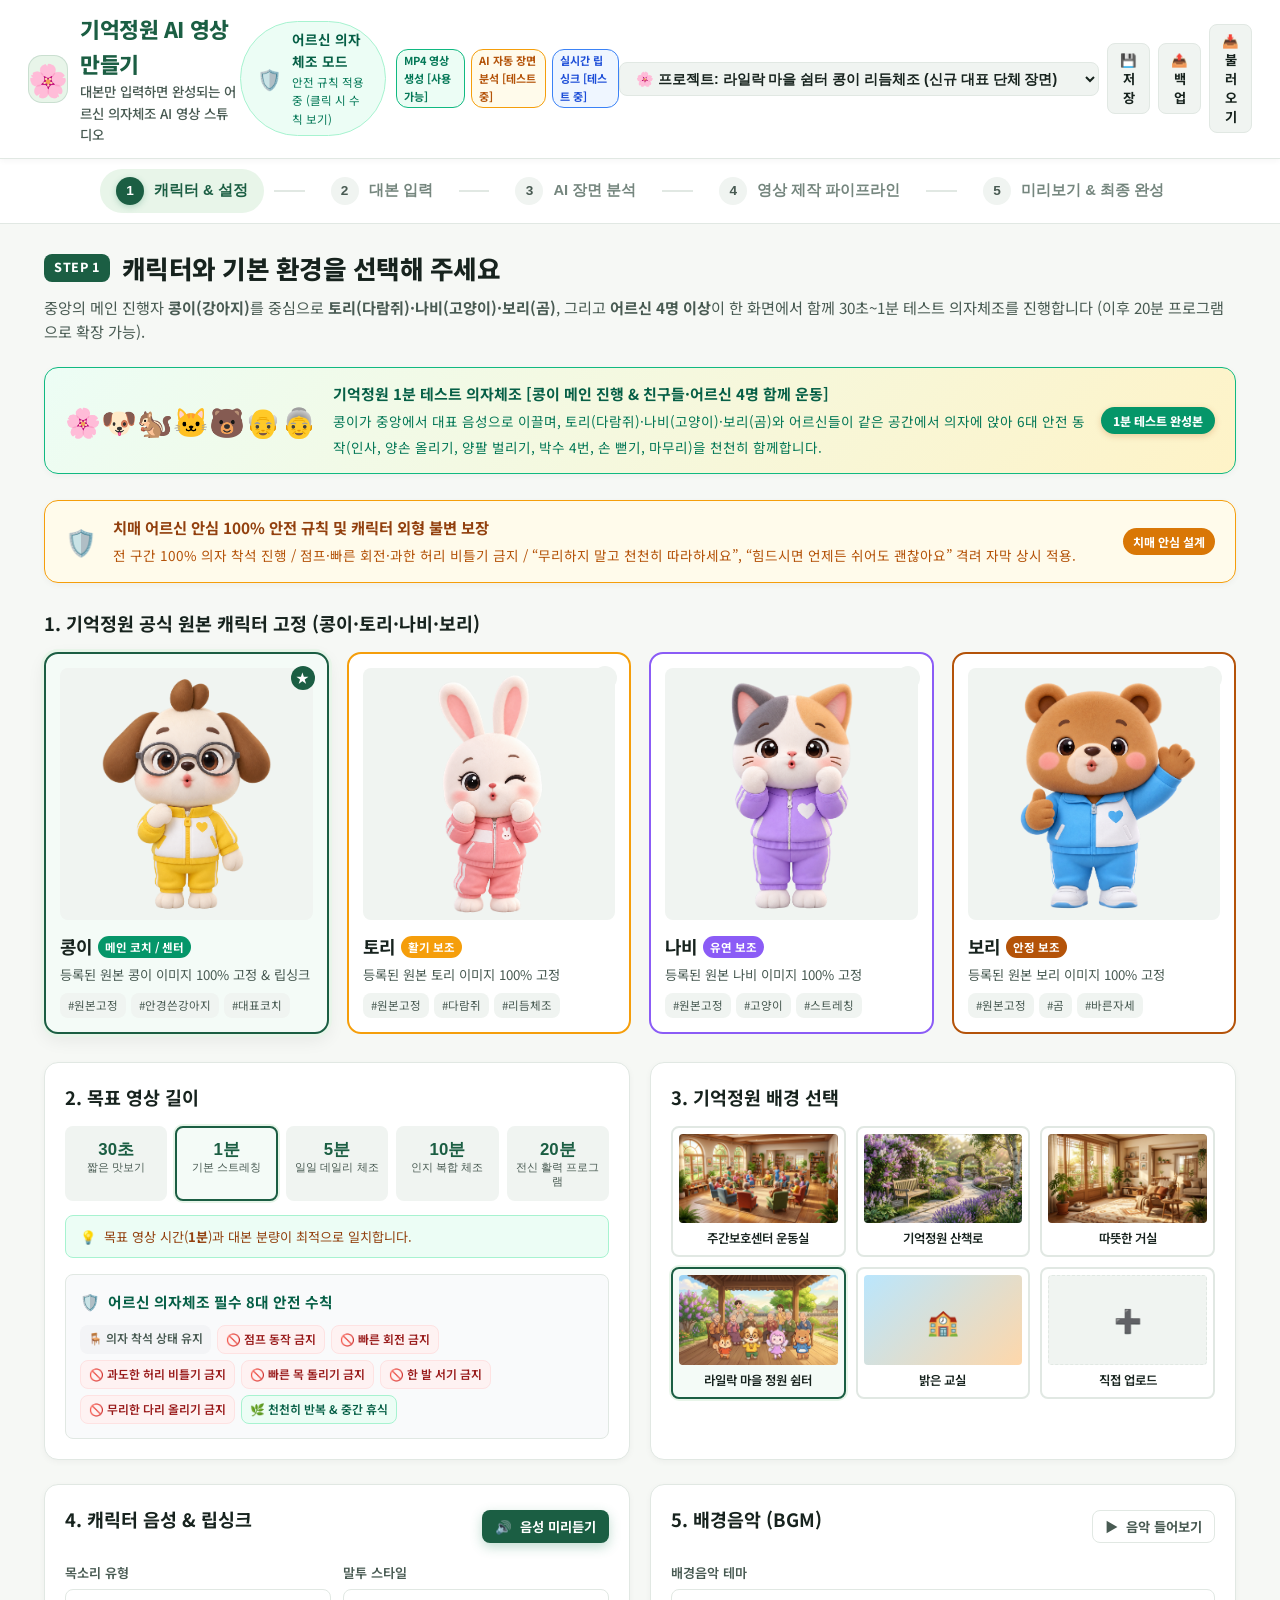
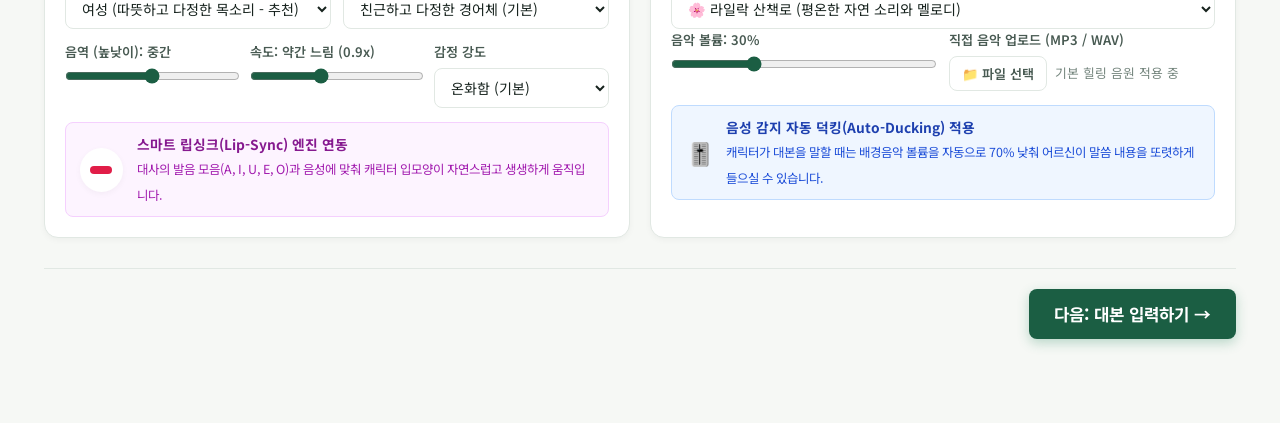
==== commit 77b64a73: "feat: add lilac village shelter rhythm exercise master scene and preset" ====
--- a/index.html
+++ b/index.html
@@ -43,7 +43,8 @@
       <div class="project-manager">
         <label for="projectSelector" class="sr-only">프로젝트 선택</label>
         <select id="projectSelector" class="project-dropdown">
-          <option value="preset_senior_test" selected>🌸 프로젝트: 콩이 1분 의자체조 (테스트 영상 - 어르신 & 친구들 함께)</option>
+          <option value="preset_lilac_rhythm" selected>🌸 프로젝트: 라일락 마을 쉼터 콩이 리듬체조 (신규 대표 단체 장면)</option>
+          <option value="preset_senior_test">🌸 프로젝트: 콩이 1분 의자체조 (테스트 영상 - 어르신 & 친구들 함께)</option>
           <option value="preset_senior_20min">🌟 프로젝트: 콩이 20분 의자체조 (확장 마스터 - 6대 코스)</option>
           <option value="preset_kongi">📂 프로젝트: 콩이 5분 의자체조 (4인 팀)</option>
           <option value="preset_tori">📂 프로젝트: 토리 10분 인지 건강체조</option>
@@ -272,10 +273,8 @@
               <span class="bg-name">따뜻한 거실</span>
             </div>
             <div class="bg-option" data-bg="bg_lilac">
-              <div class="bg-thumb bg-gradient-lilac">
-                <span class="bg-emoji">🌸</span>
-              </div>
-              <span class="bg-name">라일락 마을</span>
+              <div class="bg-thumb" style="background-image: url('assets/scene_lilac_rhythm.jpg')"></div>
+              <span class="bg-name">라일락 마을 정원 쉼터</span>
             </div>
             <div class="bg-option" data-bg="bg_classroom">
               <div class="bg-thumb bg-gradient-class">
@@ -428,7 +427,8 @@
       <!-- Script Presets Quick Buttons -->
       <div class="script-presets-bar">
         <span class="presets-label">⚡ 추천 예시 대본:</span>
-        <button class="btn btn-chip" id="btnPresetTest1Min" style="background:#059669; color:#fff; font-weight:700;">🌸 1분 테스트 의자체조 (어르신 & 친구들 추천)</button>
+        <button class="btn btn-chip" id="btnPresetLilacRhythm" style="background:#7C3AED; color:#fff; font-weight:700;">🌸 라일락 마을 쉼터 리듬체조 (신규 대표)</button>
+        <button class="btn btn-chip" id="btnPresetTest1Min" style="background:#059669; color:#fff; font-weight:700;">🌸 1분 테스트 의자체조 (어르신 & 친구들)</button>
         <button class="btn btn-chip" id="btnPreset20Min" style="background:#3B82F6; color:#fff; font-weight:700;">🌟 기억정원 20분 의자체조 (확장 코스)</button>
         <button class="btn btn-chip" id="btnPreset1">🐶 4인 친구들 의자체조 (5분)</button>
         <button class="btn btn-chip" id="btnPreset2">🙆 양팔 올리기 & 기지개 체조</button>
@@ -536,6 +536,7 @@
                 <label for="editSceneAction">캐릭터 체조 동작</label>
                 <select id="editSceneAction" class="form-select">
                   <option value="wave">👋 손 흔들며 인사하기</option>
+                  <option value="rhythm_bounce">✊ 양손 가볍게 쥐고 리듬 타기</option>
                   <option value="arms_up">🙆 양팔 위로 올리기 (기지개)</option>
                   <option value="arms_side">👐 양팔 옆으로 벌리기 (가슴 펴기)</option>
                   <option value="shoulder_shrug">🤷 어깨 올렸다 내리기</option>
@@ -558,7 +559,7 @@
                 <option value="bg_daycare">주간보호센터 운동실</option>
                 <option value="bg_garden">기억정원 산책로</option>
                 <option value="bg_livingroom">따뜻한 거실</option>
-                <option value="bg_lilac">라일락 마을</option>
+                <option value="bg_lilac">라일락 마을 정원 쉼터</option>
                 <option value="bg_classroom">밝은 교실</option>
               </select>
             </div>
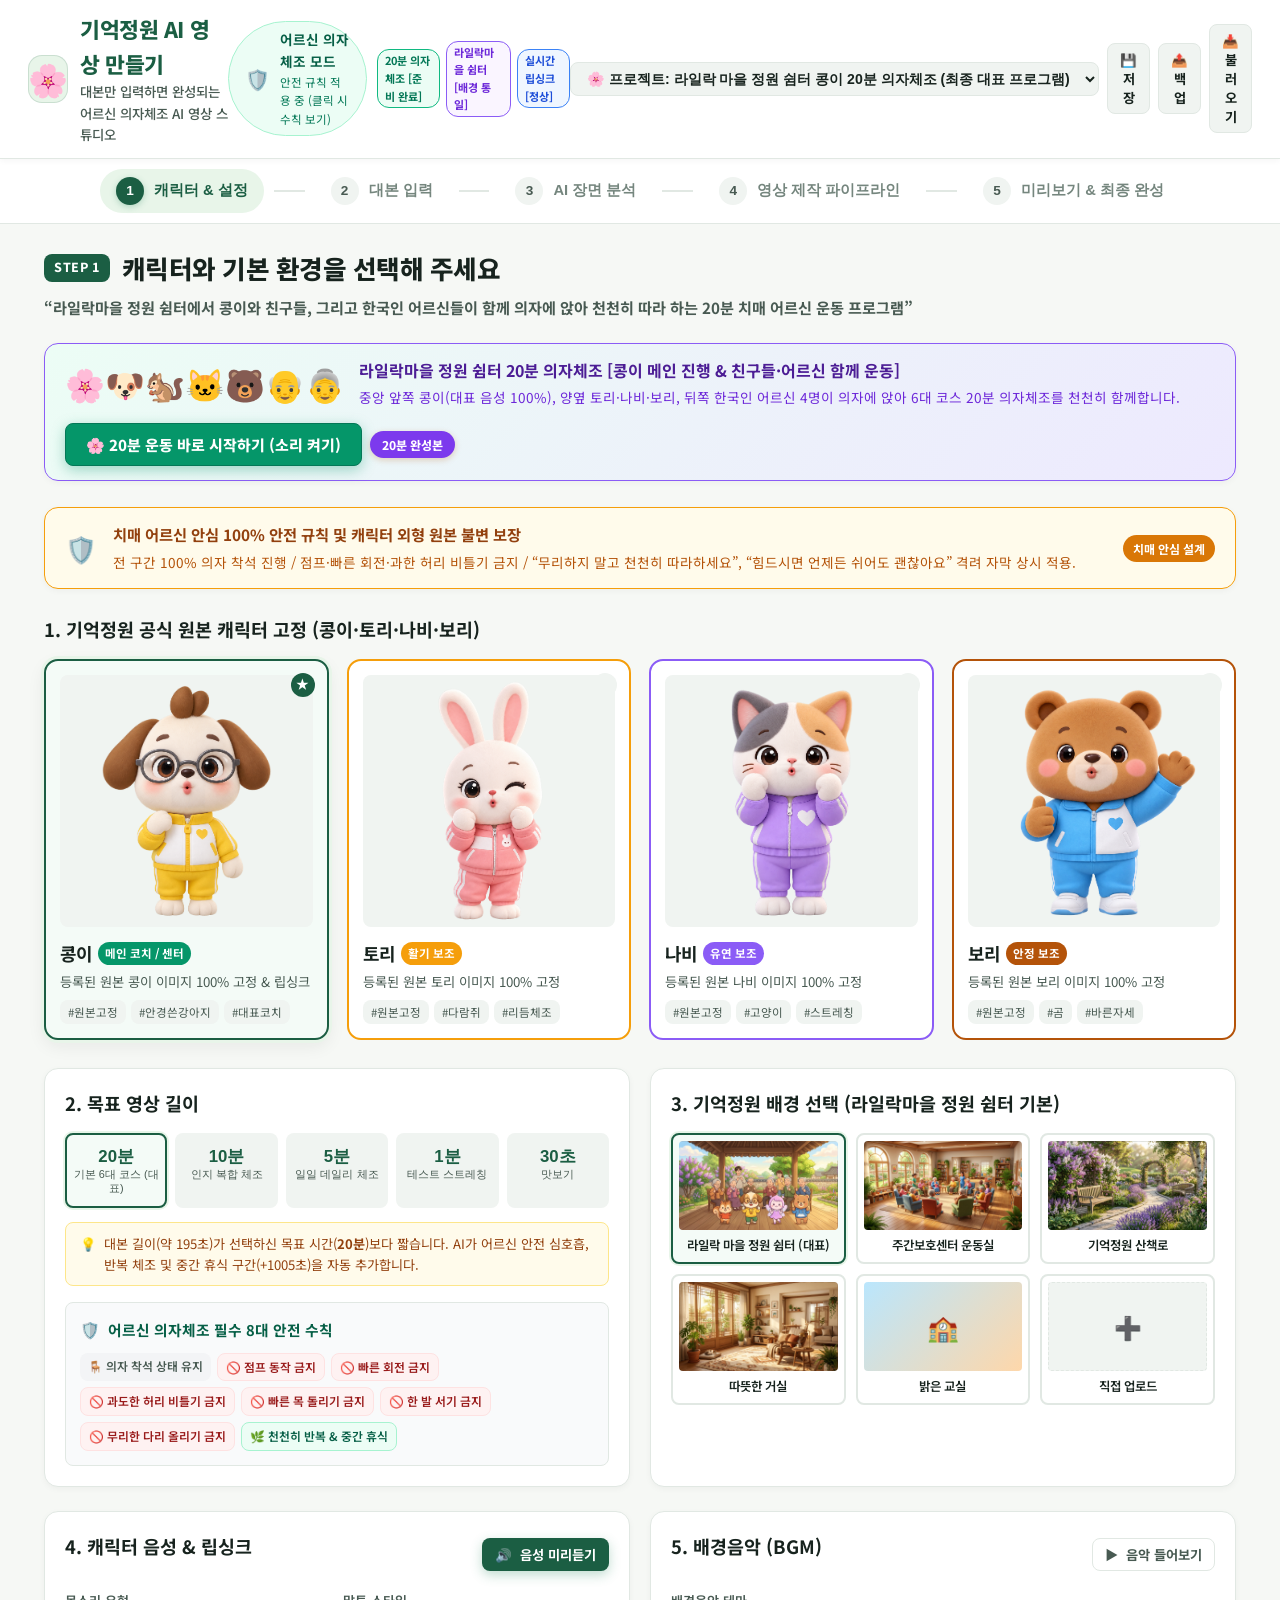
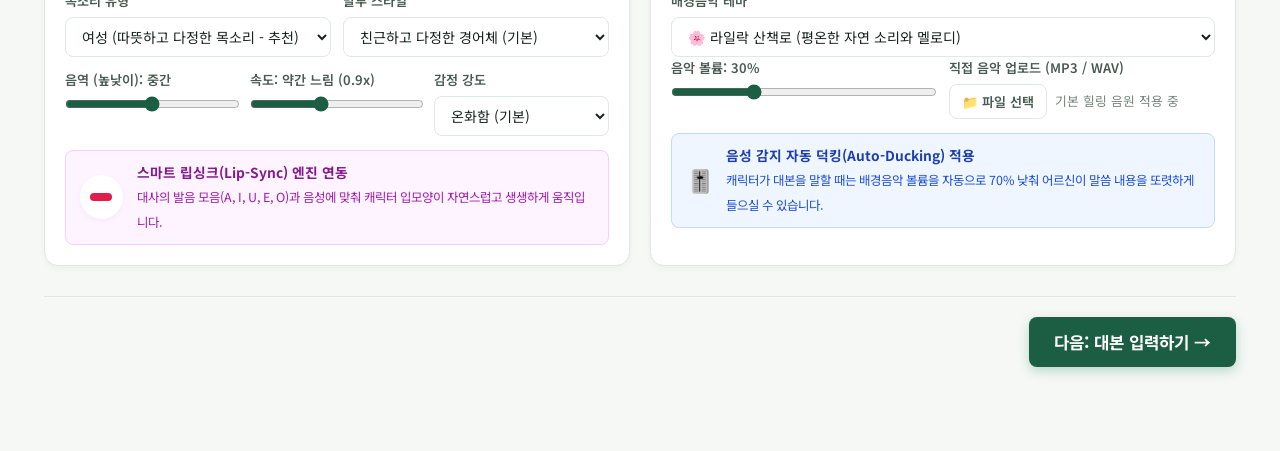
==== commit e2c45cbc: "feat: finalize 20-min chair exercise program with lilac garden shelter, locked characters, senior UI" ====
--- a/index.html
+++ b/index.html
@@ -33,9 +33,9 @@
       </div>
       <!-- Feature Status Indicators (요구사항 15: 테스트 모드 명확 표시) -->
       <div class="feature-status-group" style="display: flex; gap: 6px; align-items: center; margin-left: 10px;">
-        <span class="badge-status-ready" style="background: #ECFDF5; border: 1px solid #10B981; color: #047857; font-size: 11px; padding: 2px 7px; border-radius: 12px; font-weight: 700;">MP4 영상 생성 [사용 가능]</span>
-        <span class="badge-status-testing" style="background: #FFFBEB; border: 1px solid #F59E0B; color: #B45309; font-size: 11px; padding: 2px 7px; border-radius: 12px; font-weight: 700;">AI 자동 장면 분석 [테스트 중]</span>
-        <span class="badge-status-testing" style="background: #EFF6FF; border: 1px solid #3B82F6; color: #1D4ED8; font-size: 11px; padding: 2px 7px; border-radius: 12px; font-weight: 700;">실시간 립싱크 [테스트 중]</span>
+        <span class="badge-status-ready" style="background: #ECFDF5; border: 1px solid #10B981; color: #047857; font-size: 11px; padding: 2px 7px; border-radius: 12px; font-weight: 700;">20분 의자체조 [준비 완료]</span>
+        <span class="badge-status-ready" style="background: #FAF5FF; border: 1px solid #8B5CF6; color: #6D28D9; font-size: 11px; padding: 2px 7px; border-radius: 12px; font-weight: 700;">라일락마을 쉼터 [배경 통일]</span>
+        <span class="badge-status-ready" style="background: #EFF6FF; border: 1px solid #3B82F6; color: #1D4ED8; font-size: 11px; padding: 2px 7px; border-radius: 12px; font-weight: 700;">실시간 립싱크 [정상]</span>
       </div>
     </div>
 
@@ -43,9 +43,10 @@
       <div class="project-manager">
         <label for="projectSelector" class="sr-only">프로젝트 선택</label>
         <select id="projectSelector" class="project-dropdown">
-          <option value="preset_lilac_rhythm" selected>🌸 프로젝트: 라일락 마을 쉼터 콩이 리듬체조 (신규 대표 단체 장면)</option>
-          <option value="preset_senior_test">🌸 프로젝트: 콩이 1분 의자체조 (테스트 영상 - 어르신 & 친구들 함께)</option>
+          <option value="preset_lilac_20min" selected>🌸 프로젝트: 라일락 마을 정원 쉼터 콩이 20분 의자체조 (최종 대표 프로그램)</option>
+          <option value="preset_lilac_rhythm">🌸 프로젝트: 라일락 마을 쉼터 콩이 리듬체조 (신규 대표 단체 장면)</option>
           <option value="preset_senior_20min">🌟 프로젝트: 콩이 20분 의자체조 (확장 마스터 - 6대 코스)</option>
+          <option value="preset_senior_test">📂 프로젝트: 콩이 1분 의자체조 (테스트 영상)</option>
           <option value="preset_kongi">📂 프로젝트: 콩이 5분 의자체조 (4인 팀)</option>
           <option value="preset_tori">📂 프로젝트: 토리 10분 인지 건강체조</option>
           <option value="preset_nabi">📂 프로젝트: 나비 유연성 스트레칭</option>
@@ -106,24 +107,31 @@
           <span class="step-badge">STEP 1</span>
           <h2>캐릭터와 기본 환경을 선택해 주세요</h2>
         </div>
-        <p class="panel-desc">중앙의 메인 진행자 <strong>콩이(강아지)</strong>를 중심으로 <strong>토리(다람쥐)·나비(고양이)·보리(곰)</strong>, 그리고 <strong>어르신 4명 이상</strong>이 한 화면에서 함께 30초~1분 테스트 의자체조를 진행합니다 (이후 20분 프로그램으로 확장 가능).</p>
-      </div>
-
-      <!-- 1-Minute Senior Chair Exercise Program Master Banner -->
-      <div class="together-mode-banner" style="background: linear-gradient(135deg, #ECFDF5 0%, #FEF3C7 100%); border-color: #10B981;">
-        <div class="together-icon">🌸🐶🐿️🐱🐻👴👵</div>
-        <div class="together-info">
-          <strong style="color: #065F46; font-size: 15px;">기억정원 1분 테스트 의자체조 [콩이 메인 진행 & 친구들·어르신 4명 함께 운동]</strong>
-          <span style="color: #047857;">콩이가 중앙에서 대표 음성으로 이끌며, 토리(다람쥐)·나비(고양이)·보리(곰)와 어르신들이 같은 공간에서 의자에 앉아 6대 안전 동작(인사, 양손 올리기, 양팔 벌리기, 박수 4번, 손 뻗기, 마무리)을 천천히 함께합니다.</span>
-        </div>
-        <div class="together-status-badge" style="background: #059669;">1분 테스트 완성본</div>
+        <p class="panel-desc"><strong>“라일락마을 정원 쉼터에서 콩이와 친구들, 그리고 한국인 어르신들이 함께 의자에 앉아 천천히 따라 하는 20분 치매 어르신 운동 프로그램”</strong></p>
+      </div>
+
+      <!-- 20-Minute Senior Chair Exercise Program Master Banner with One-Click Start -->
+      <div class="together-mode-banner" style="background: linear-gradient(135deg, #ECFDF5 0%, #EDE9FE 100%); border-color: #8B5CF6; display: flex; align-items: center; justify-content: space-between; flex-wrap: wrap; gap: 14px;">
+        <div style="display: flex; align-items: center; gap: 14px;">
+          <div class="together-icon" style="font-size: 32px;">🌸🐶🐿️🐱🐻👴👵</div>
+          <div class="together-info">
+            <strong style="color: #4C1D95; font-size: 16px;">라일락마을 정원 쉼터 20분 의자체조 [콩이 메인 진행 & 친구들·어르신 함께 운동]</strong>
+            <span style="color: #6D28D9; display: block; margin-top: 3px;">중앙 앞쪽 콩이(대표 음성 100%), 양옆 토리·나비·보리, 뒤쪽 한국인 어르신 4명이 의자에 앉아 6대 코스 20분 의자체조를 천천히 함께합니다.</span>
+          </div>
+        </div>
+        <div style="display: flex; gap: 8px; align-items: center;">
+          <button class="btn btn-primary btn-lg" id="btnQuickStartTop" onclick="app.startExerciseNow()" style="background: #059669; border-color: #047857; font-weight: 800; font-size: 15px; padding: 10px 20px; box-shadow: 0 4px 14px rgba(5,150,105,0.35);">
+            <span>🌸 20분 운동 바로 시작하기 (소리 켜기)</span>
+          </button>
+          <div class="together-status-badge" style="background: #7C3AED;">20분 완성본</div>
+        </div>
       </div>
 
       <!-- Character Consistency & Dementia Senior Safety Guarantee Banner -->
       <div class="consistency-guarantee-banner" style="border-color: #F59E0B; background: #FFFBEB;">
         <div class="consistency-icon">🛡️</div>
         <div class="consistency-info">
-          <strong style="color: #92400E;">치매 어르신 안심 100% 안전 규칙 및 캐릭터 외형 불변 보장</strong>
+          <strong style="color: #92400E;">치매 어르신 안심 100% 안전 규칙 및 캐릭터 외형 원본 불변 보장</strong>
           <span style="color: #B45309;">전 구간 100% 의자 착석 진행 / 점프·빠른 회전·과한 허리 비틀기 금지 / “무리하지 말고 천천히 따라하세요”, “힘드시면 언제든 쉬어도 괜찮아요” 격려 자막 상시 적용.</span>
         </div>
         <div class="consistency-tag" style="background: #D97706;">치매 안심 설계</div>
@@ -210,31 +218,31 @@
         <div class="settings-card">
           <h3 class="section-title">2. 목표 영상 길이</h3>
           <div class="duration-selector" id="durationSelector">
-            <button class="duration-btn" data-sec="30">
-              <span class="duration-time">30초</span>
-              <span class="duration-sub">짧은 맛보기</span>
+            <button class="duration-btn active" data-sec="1200">
+              <span class="duration-time">20분</span>
+              <span class="duration-sub">기본 6대 코스 (대표)</span>
             </button>
-            <button class="duration-btn active" data-sec="60">
-              <span class="duration-time">1분</span>
-              <span class="duration-sub">기본 스트레칭</span>
+            <button class="duration-btn" data-sec="600">
+              <span class="duration-time">10분</span>
+              <span class="duration-sub">인지 복합 체조</span>
             </button>
             <button class="duration-btn" data-sec="300">
               <span class="duration-time">5분</span>
               <span class="duration-sub">일일 데일리 체조</span>
             </button>
-            <button class="duration-btn" data-sec="600">
-              <span class="duration-time">10분</span>
-              <span class="duration-sub">인지 복합 체조</span>
+            <button class="duration-btn" data-sec="60">
+              <span class="duration-time">1분</span>
+              <span class="duration-sub">테스트 스트레칭</span>
             </button>
-            <button class="duration-btn" data-sec="1200">
-              <span class="duration-time">20분</span>
-              <span class="duration-sub">전신 활력 프로그램</span>
+            <button class="duration-btn" data-sec="30">
+              <span class="duration-time">30초</span>
+              <span class="duration-sub">맛보기</span>
             </button>
           </div>
 
           <div class="duration-smart-balance-info" id="durationBalanceNotice">
             <span class="info-icon">💡</span>
-            <span id="durationNoticeText">대본 길이가 목표 시간보다 짧으면 AI가 어르신 안전 심호흡 및 반복 휴식 구간을 자동으로 추가합니다.</span>
+            <span id="durationNoticeText">치매 어르신 맞춤 20분 6대 코스(준비운동·상체·팔어깨·하체·리듬·마무리)가 최적으로 설정되었습니다.</span>
           </div>
 
           <!-- Senior Safety Rules Box -->
@@ -258,9 +266,13 @@
 
         <!-- Right: Background Selection -->
         <div class="settings-card">
-          <h3 class="section-title">3. 기억정원 배경 선택</h3>
+          <h3 class="section-title">3. 기억정원 배경 선택 (라일락마을 정원 쉼터 기본)</h3>
           <div class="bg-selector-grid" id="bgSelectorGrid">
-            <div class="bg-option active" data-bg="bg_daycare">
+            <div class="bg-option active" data-bg="bg_lilac">
+              <div class="bg-thumb" style="background-image: url('assets/scene_lilac_rhythm.jpg')"></div>
+              <span class="bg-name">라일락 마을 정원 쉼터 (대표)</span>
+            </div>
+            <div class="bg-option" data-bg="bg_daycare">
               <div class="bg-thumb" style="background-image: url('assets/bg_daycare.jpg')"></div>
               <span class="bg-name">주간보호센터 운동실</span>
             </div>
@@ -271,10 +283,6 @@
             <div class="bg-option" data-bg="bg_livingroom">
               <div class="bg-thumb" style="background-image: url('assets/bg_livingroom.jpg')"></div>
               <span class="bg-name">따뜻한 거실</span>
-            </div>
-            <div class="bg-option" data-bg="bg_lilac">
-              <div class="bg-thumb" style="background-image: url('assets/scene_lilac_rhythm.jpg')"></div>
-              <span class="bg-name">라일락 마을 정원 쉼터</span>
             </div>
             <div class="bg-option" data-bg="bg_classroom">
               <div class="bg-thumb bg-gradient-class">
@@ -427,13 +435,11 @@
       <!-- Script Presets Quick Buttons -->
       <div class="script-presets-bar">
         <span class="presets-label">⚡ 추천 예시 대본:</span>
-        <button class="btn btn-chip" id="btnPresetLilacRhythm" style="background:#7C3AED; color:#fff; font-weight:700;">🌸 라일락 마을 쉼터 리듬체조 (신규 대표)</button>
-        <button class="btn btn-chip" id="btnPresetTest1Min" style="background:#059669; color:#fff; font-weight:700;">🌸 1분 테스트 의자체조 (어르신 & 친구들)</button>
-        <button class="btn btn-chip" id="btnPreset20Min" style="background:#3B82F6; color:#fff; font-weight:700;">🌟 기억정원 20분 의자체조 (확장 코스)</button>
-        <button class="btn btn-chip" id="btnPreset1">🐶 4인 친구들 의자체조 (5분)</button>
-        <button class="btn btn-chip" id="btnPreset2">🙆 양팔 올리기 & 기지개 체조</button>
-        <button class="btn btn-chip" id="btnPreset3">👐 양팔 벌리기 & 가슴 펴기</button>
-        <button class="btn btn-chip" id="btnPreset4">👏 신나는 손뼉 4번 & 체조</button>
+        <button class="btn btn-chip" id="btnPresetLilac20Min" style="background:#7C3AED; color:#fff; font-weight:700;">🌸 라일락 마을 쉼터 20분 의자체조 (대표 프로그램)</button>
+        <button class="btn btn-chip" id="btnPresetLilacRhythm" style="background:#059669; color:#fff; font-weight:700;">🌸 라일락 마을 쉼터 리듬체조</button>
+        <button class="btn btn-chip" id="btnPresetTest1Min">🌸 1분 테스트 체조</button>
+        <button class="btn btn-chip" id="btnPreset20Min">🌟 기억정원 20분 체조 (확장 코스)</button>
+        <button class="btn btn-chip" id="btnPreset1">🐶 4인 친구들 의자체조</button>
       </div>
 
       <!-- Big Script Textarea Box -->
@@ -443,9 +449,9 @@
           <div class="script-stats">
             <span id="charCount">총 0자</span>
             <span class="stat-divider">|</span>
-            <span id="estDuration">예상 소요 시간: 약 0초</span>
+            <span id="estDuration">예상 소요 시간: 약 20분</span>
             <span class="stat-divider">|</span>
-            <span id="estSceneCount">예상 장면: 0개</span>
+            <span id="estSceneCount">예상 장면: 6개 코스</span>
           </div>
         </div>
 
@@ -453,22 +459,21 @@
           id="scriptInput" 
           class="script-textarea" 
           rows="9" 
-          placeholder="이곳에 대본을 입력해 주세요. 줄바꿈이나 마침표를 기준으로 AI가 장면을 똑똑하게 나누어 드립니다.
+          placeholder="이곳에 대본을 입력해 주세요. 줄바꿈이나 마침표를 기준으로 AI가 20분 6대 코스 장면으로 똑똑하게 나누어 드립니다.
 예시:
-안녕하세요. 콩이와 친구들이에요.
-오늘은 우리 함께 천천히 몸을 움직여 볼까요?
-양팔을 천천히 올려볼게요.
-좋아요. 아주 잘하고 계세요."></textarea>
+어르신들 안녕하세요! 라일락 향기 가득한 정원 쉼터에서 함께하는 20분 의자체조 시간이에요.
+의자에 편안히 앉아 코로 맑은 숨을 들이마시고 입으로 천천히 내쉬어 보세요.
+양손을 천천히 위로 올려볼게요. 시원하게 기지개를 켜보세요."></textarea>
 
         <div class="editor-footer">
           <div class="script-tip">
-            <span>💡 <strong>작성 팁:</strong> "팔을 올려볼게요", "어깨를 들썩여요", "무릎을 들어요", "숨을 들이마셔요" 같은 단어를 넣으시면 AI가 동작을 100% 자동으로 찾아줍니다.</span>
+            <span>💡 <strong>어르신 안심 팁:</strong> 동작 하나당 약 8~16박 정도 여유 있게 반복하며, 과도한 회전이나 점프 없이 편안히 따라하실 수 있도록 구성됩니다.</span>
           </div>
           <div class="editor-actions">
             <button class="btn btn-secondary" id="btnClearScript">지우기</button>
             <button class="btn btn-analyze btn-glow" id="btnAnalyzeScript">
               <span class="sparkle">✨</span>
-              <span>AI 장면 분석하기</span>
+              <span>AI 20분 장면 분석하기</span>
             </button>
           </div>
         </div>
@@ -491,15 +496,15 @@
           <span class="step-badge">STEP 3</span>
           <h2>AI 장면 자동 분리 및 동작 매칭</h2>
         </div>
-        <p class="panel-desc">대본의 의미와 어르신 안전 수칙을 분석하여 최적의 체조 동작과 장면 순서를 완성했습니다. 카드를 드래그하여 순서를 바꿀 수 있습니다.</p>
+        <p class="panel-desc">라일락마을 정원 쉼터 20분 의자체조 6대 코스에 맞춰 최적의 동작과 박자 순서를 완성했습니다.</p>
       </div>
 
       <!-- Scene Board Toolbar -->
       <div class="scene-board-toolbar">
         <div class="toolbar-left">
-          <span class="total-scenes-badge" id="sceneCountBadge">총 4개 장면</span>
-          <span class="total-duration-badge" id="totalDurationBadge">총 소요 시간: 32초</span>
-          <span class="safety-applied-badge">🛡️ 의자체조 안전규칙 검증 완료</span>
+          <span class="total-scenes-badge" id="sceneCountBadge">총 6개 장면 코스</span>
+          <span class="total-duration-badge" id="totalDurationBadge">총 소요 시간: 20분 (1,200초)</span>
+          <span class="safety-applied-badge">🛡️ 라일락 쉼터 안전규칙 검증 완료</span>
         </div>
         <div class="toolbar-right">
           <button class="btn btn-secondary btn-sm" id="btnAddSafePause">
@@ -586,25 +591,56 @@
       <div class="panel-header">
         <div class="panel-title-wrap">
           <span class="step-badge">STEP 4</span>
-          <h2>AI 영상 제작 파이프라인</h2>
-        </div>
-        <p class="panel-desc">전체 영상을 렌더링하기 전, 첫 장면(5~8초) 테스트 영상으로 캐릭터 모션과 립싱크를 사전 검증합니다.</p>
+          <h2>AI 영상 제작 파이프라인 (제작 및 관리자 진단)</h2>
+        </div>
+        <p class="panel-desc">라일락마을 정원 쉼터 20분 의자체조 전체 렌더링 전 사운드, 립싱크 및 캐릭터 모션을 사전 검증합니다.</p>
+      </div>
+
+      <!-- Requirement 11: Sound and Video Status Monitor (Admin / Production Screen Only) -->
+      <div class="sound-status-card" id="soundStatusCard" style="background: #F8FAFC; border: 1.5px solid #CBD5E1; border-radius: 12px; padding: 14px 18px; margin-bottom: 16px;">
+        <div style="display: flex; align-items: center; justify-content: space-between; flex-wrap: wrap; gap: 8px; margin-bottom: 10px;">
+          <div style="display: flex; align-items: center; gap: 8px;">
+            <span style="font-size: 16px;">🎛️</span>
+            <strong style="color: #334155; font-size: 14px;">사운드 및 영상 상태 진단 (관리자·제작자 전용)</strong>
+          </div>
+          <span style="font-size: 12px; color: #64748B;">※ 일반 어르신 운동 화면(STEP 5)에는 노출되지 않습니다.</span>
+        </div>
+        <div style="display: flex; gap: 12px; flex-wrap: wrap; align-items: center;">
+          <div class="sound-status-pill" style="display: flex; align-items: center; gap: 6px; background: #FFF; padding: 6px 12px; border-radius: 20px; border: 1px solid #E2E8F0; font-size: 13px;">
+            <span style="font-weight: 600; color: #475569;">음성 테스트:</span>
+            <span id="badgeVoiceStatus" style="font-weight: 700; color: #059669; background: #ECFDF5; padding: 2px 8px; border-radius: 10px;">정상</span>
+          </div>
+          <div class="sound-status-pill" style="display: flex; align-items: center; gap: 6px; background: #FFF; padding: 6px 12px; border-radius: 20px; border: 1px solid #E2E8F0; font-size: 13px;">
+            <span style="font-weight: 600; color: #475569;">BGM 테스트:</span>
+            <span id="badgeBgmStatus" style="font-weight: 700; color: #059669; background: #ECFDF5; padding: 2px 8px; border-radius: 10px;">정상</span>
+          </div>
+          <div class="sound-status-pill" style="display: flex; align-items: center; gap: 6px; background: #FFF; padding: 6px 12px; border-radius: 20px; border: 1px solid #E2E8F0; font-size: 13px;">
+            <span style="font-weight: 600; color: #475569;">영상 테스트:</span>
+            <span id="badgeVideoStatus" style="font-weight: 700; color: #059669; background: #ECFDF5; padding: 2px 8px; border-radius: 10px;">정상</span>
+          </div>
+          <button class="btn btn-secondary btn-xs" id="btnRunDiagnostics" onclick="app.runSystemDiagnostics()" style="margin-left: auto;">
+            <span>🔄 전체 상태 재진단</span>
+          </button>
+        </div>
+        <div id="soundDiagnosticNotice" style="margin-top: 8px; font-size: 12px; color: #059669; font-weight: 600;">
+          ✓ 콩이 한국어 음성, BPM 92 힐링 BGM, 라일락 정원 쉼터 고해상도 단체 영상이 모두 정상 동작합니다.
+        </div>
       </div>
 
       <!-- Test Video First Step Card -->
       <div class="test-video-card" id="testVideoCard">
         <div class="test-icon-badge">🎬</div>
         <div class="test-info">
-          <h3>첫 장면 테스트 — 기억정원 20분 의자체조 (콩이 메인 & 친구들·어르신 4명) 사전 검증</h3>
-          <p><strong>[20분 6대 코스]</strong> 중앙 <strong>콩이(대표 음성 & 6대 립싱크)</strong>와 <strong>토리·나비·보리 및 어르신 4명</strong>이 의자에 앉아 6대 코스(준비호흡, 목어깨, 양팔, 손뼉, 무릎발목, 마무리)를 진행합니다.</p>
+          <h3>첫 장면 사전 검증 — 라일락마을 정원 쉼터 20분 의자체조 (콩이 메인 & 친구들·어르신 단체)</h3>
+          <p><strong>[라일락 쉼터 20분 6대 코스]</strong> 중앙 앞쪽 <strong>콩이(대표 음성 100% & 6대 립싱크)</strong>와 <strong>토리·나비·보리 및 어르신 4명</strong>이 의자에 앉아 6대 코스(준비운동 3분, 상체 4분, 팔어깨 4분, 하체 3분, 리듬 4분, 마무리 2분)를 진행합니다.</p>
           <div class="test-status-text" id="testStatusText">상태: 20분 의자체조 음성 및 첫 장면 영상 테스트 대기 중</div>
         </div>
         <div class="test-actions" style="display: flex; gap: 10px; flex-wrap: wrap;">
           <button class="btn btn-warning btn-lg" id="btnTestKongiVoice" style="background: #F59E0B; border-color: #D97706; color: #FFF; font-weight: 700;">
-            <span>🔊 콩이 음성 테스트 (“안녕하세요. 콩이와 친구들이에요.”)</span>
+            <span>🔊 콩이 음성 테스트 (“안녕하세요 어르신! 콩이와 친구들이에요.”)</span>
           </button>
           <button class="btn btn-secondary btn-lg" id="btnRunTestScene">
-            <span>🎬 20분 의자체조 첫 장면 테스트 영상 시작 (6초)</span>
+            <span>🎬 라일락 쉼터 첫 장면 테스트 영상 시작 (6초)</span>
           </button>
         </div>
       </div>
@@ -612,15 +648,15 @@
       <!-- Test Video Quick Preview Modal or Area -->
       <div class="test-preview-box hidden" id="testPreviewBox">
         <div class="test-preview-header">
-          <span class="tag tag-success">✓ 20분 의자체조 테스트 영상 준비 완료</span>
-          <span class="test-preview-title">첫 장면: 콩이와 친구들 & 어르신 4명 단체 인사 (주간보호센터 운동실 / 16:9 와이드)</span>
+          <span class="tag tag-success">✓ 라일락 쉼터 20분 의자체조 테스트 영상 준비 완료</span>
+          <span class="test-preview-title">첫 장면: 콩이와 친구들 & 어르신 단체 인사 (라일락 마을 정원 쉼터 / 16:9 와이드)</span>
           <button class="btn btn-outline btn-xs" id="btnCloseTestBox">닫기</button>
         </div>
         <div class="test-preview-canvas-wrap">
           <canvas id="testCanvas" width="640" height="360"></canvas>
           <div class="test-preview-controls">
             <button class="btn btn-primary btn-sm" id="btnPlayTestCanvas">▶ 테스트 영상 다시 재생 (6초)</button>
-            <span class="test-note">대본: “어르신들, 안녕하세요! 기억정원 콩이와 친구들이에요. 무리하지 말고 천천히 따라하세요.”</span>
+            <span class="test-note">대본: “어르신들, 안녕하세요! 라일락 정원 쉼터 콩이와 친구들이에요. 무리하지 말고 천천히 따라하세요.”</span>
           </div>
         </div>
 
@@ -630,14 +666,14 @@
             <span>🔒</span> <span>기억정원 20분 어르신 의자체조 프로그램 품질 검증 체크리스트</span>
           </h4>
           <div style="display: grid; grid-template-columns: repeat(auto-fit, minmax(220px, 1fr)); gap: 8px; font-size: 13px; color: #14532D;">
-            <div><span style="color:#15803D; font-weight:bold;">✓</span> 콩이(노란 트레이닝복/안경 강아지) 화면 중앙 메인 진행자 배치</div>
+            <div><span style="color:#15803D; font-weight:bold;">✓</span> 콩이(노란 트레이닝복/안경 강아지) 화면 중앙 앞쪽 메인 강사 배치</div>
             <div><span style="color:#15803D; font-weight:bold;">✓</span> 토리(다람쥐), 나비(고양이), 보리(곰) 양옆 함께 배치 완료</div>
-            <div><span style="color:#15803D; font-weight:bold;">✓</span> 어르신 4명 이상(할아버지 2명, 할머니 2명) 함께 의자 착석</div>
-            <div><span style="color:#15803D; font-weight:bold;">✓</span> 30초~1분 테스트 및 20분 6대 안전 의자체조 동작 구성</div>
+            <div><span style="color:#15803D; font-weight:bold;">✓</span> 한국인 어르신 4명 이상 뒤쪽 정자 쉼터 안 함께 의자 착석</div>
+            <div><span style="color:#15803D; font-weight:bold;">✓</span> 라일락 마을 정원 쉼터 대표 배경 통일 (16:9 정면 고정)</div>
+            <div><span style="color:#15803D; font-weight:bold;">✓</span> 20분 6대 안전 의자체조 코스 구성 (총 1,200초 / 8~16박 반복)</div>
             <div><span style="color:#15803D; font-weight:bold;">✓</span> 전 구간 100% 의자 착석 (점프/빠른회전/허리비틀기 금지)</div>
             <div><span style="color:#15803D; font-weight:bold;">✓</span> “무리하지 말고 천천히 따라하세요” 안심 문구 표출</div>
             <div><span style="color:#15803D; font-weight:bold;">✓</span> “힘드시면 언제든 쉬어도 괜찮아요” 안심 문구 표출</div>
-            <div><span style="color:#15803D; font-weight:bold;">✓</span> 주간보호센터 운동실 배경 & 16:9 정면 고정</div>
             <div><span style="color:#15803D; font-weight:bold;">✓</span> 실제 한국어 음성 트랙 연동 (콩이 발화 Volume 100% + BGM 자동 덕킹)</div>
             <div><span style="color:#15803D; font-weight:bold;">✓</span> 콩이 6대 모음(아·야·어·여·오·우·이·닫힘) 자연 립싱크</div>
           </div>
@@ -704,167 +740,185 @@
       </div>
     </section>
 
-    <!-- STEP 5: 미리보기 플레이어 & 최종 영상 만들기 -->
+    <!-- STEP 5: 어르신 20분 의자체조 플레이어 & 최종 완성 -->
     <section id="step5" class="step-panel">
       <div class="panel-header">
         <div class="panel-title-wrap">
           <span class="step-badge">STEP 5</span>
-          <h2>완성 영상 미리보기 & 최종 내보내기</h2>
-        </div>
-        <p class="panel-desc">16:9 고화질 극장 모드에서 캐릭터 체조 동작, 음성, 립싱크, 자막, 배경음악을 감상하고 최종 영상 파일로 다운로드합니다.</p>
-      </div>
-
-      <div class="player-layout">
+          <h2>라일락마을 정원 쉼터 20분 의자체조 플레이어</h2>
+        </div>
+        <p class="panel-desc"><strong>“라일락마을 정원 쉼터에서 콩이와 친구들, 그리고 한국인 어르신들이 함께 의자에 앉아 천천히 따라 하는 20분 치매 어르신 운동 프로그램”</strong></p>
+      </div>
+
+      <!-- Main Senior-Friendly Cinema Layout -->
+      <div class="senior-player-layout">
         
-        <!-- Video Player Display (16:9 1920x1080 Aspect Ratio) -->
-        <div class="player-main-col">
-          <!-- 6-Course Exercise Chapter Quick Navigation Bar -->
-          <div class="chapters-nav-bar" id="chaptersNavBar" style="display: flex; gap: 6px; overflow-x: auto; padding: 10px 14px; background: #F0FDF4; border: 1.5px solid #86EFAC; border-radius: 12px; margin-bottom: 12px; align-items: center;">
-            <span id="chaptersBarTitle" style="font-weight: 800; color: #166534; font-size: 13px; white-space: nowrap;">⏱️ 6대 체조 코스:</span>
-            <button class="btn btn-sm btn-chapter active" id="btnChap1" onclick="app.jumpToChapter(1)" style="padding: 4px 10px; font-size: 12px; border-radius: 20px; background: #059669; color: #fff; font-weight: 700; border: none; cursor: pointer;">1. 콩이 인사 (5초)</button>
-            <button class="btn btn-sm btn-chapter" id="btnChap2" onclick="app.jumpToChapter(2)" style="padding: 4px 10px; font-size: 12px; border-radius: 20px; background: #E2E8F0; color: #334155; font-weight: 600; border: none; cursor: pointer;">2. 양손 올리기 (10초)</button>
-            <button class="btn btn-sm btn-chapter" id="btnChap3" onclick="app.jumpToChapter(3)" style="padding: 4px 10px; font-size: 12px; border-radius: 20px; background: #E2E8F0; color: #334155; font-weight: 600; border: none; cursor: pointer;">3. 양팔 벌리기 (10초)</button>
-            <button class="btn btn-sm btn-chapter" id="btnChap4" onclick="app.jumpToChapter(4)" style="padding: 4px 10px; font-size: 12px; border-radius: 20px; background: #E2E8F0; color: #334155; font-weight: 600; border: none; cursor: pointer;">4. 박수 4번 (10초)</button>
-            <button class="btn btn-sm btn-chapter" id="btnChap5" onclick="app.jumpToChapter(5)" style="padding: 4px 10px; font-size: 12px; border-radius: 20px; background: #E2E8F0; color: #334155; font-weight: 600; border: none; cursor: pointer;">5. 손 뻗기 (10초)</button>
-            <button class="btn btn-sm btn-chapter" id="btnChap6" onclick="app.jumpToChapter(6)" style="padding: 4px 10px; font-size: 12px; border-radius: 20px; background: #E2E8F0; color: #334155; font-weight: 600; border: none; cursor: pointer;">6. 마무리 인사 (15초)</button>
-          </div>
-
-          <div class="video-cinema-frame">
-            <canvas id="mainVideoCanvas" width="1280" height="720"></canvas>
+        <!-- 6-Course Exercise Chapter Quick Navigation Bar -->
+        <div class="chapters-nav-bar" id="chaptersNavBar" style="display: flex; gap: 8px; overflow-x: auto; padding: 12px 16px; background: #F0FDF4; border: 1.5px solid #86EFAC; border-radius: 14px; margin-bottom: 14px; align-items: center;">
+          <span id="chaptersBarTitle" style="font-weight: 800; color: #166534; font-size: 14px; white-space: nowrap;">⏱️ 20분 6대 코스:</span>
+          <button class="btn btn-sm btn-chapter active" id="btnChap1" onclick="app.jumpToChapter(1)" style="padding: 6px 14px; font-size: 13px; border-radius: 20px; background: #059669; color: #fff; font-weight: 700; border: none; cursor: pointer;">1단계: 준비운동 (3분)</button>
+          <button class="btn btn-sm btn-chapter" id="btnChap2" onclick="app.jumpToChapter(2)" style="padding: 6px 14px; font-size: 13px; border-radius: 20px; background: #E2E8F0; color: #334155; font-weight: 600; border: none; cursor: pointer;">2단계: 상체운동 (4분)</button>
+          <button class="btn btn-sm btn-chapter" id="btnChap3" onclick="app.jumpToChapter(3)" style="padding: 6px 14px; font-size: 13px; border-radius: 20px; background: #E2E8F0; color: #334155; font-weight: 600; border: none; cursor: pointer;">3단계: 팔·어깨 운동 (4분)</button>
+          <button class="btn btn-sm btn-chapter" id="btnChap4" onclick="app.jumpToChapter(4)" style="padding: 6px 14px; font-size: 13px; border-radius: 20px; background: #E2E8F0; color: #334155; font-weight: 600; border: none; cursor: pointer;">4단계: 하체 운동 (3분)</button>
+          <button class="btn btn-sm btn-chapter" id="btnChap5" onclick="app.jumpToChapter(5)" style="padding: 6px 14px; font-size: 13px; border-radius: 20px; background: #E2E8F0; color: #334155; font-weight: 600; border: none; cursor: pointer;">5단계: 리듬운동 (4분)</button>
+          <button class="btn btn-sm btn-chapter" id="btnChap6" onclick="app.jumpToChapter(6)" style="padding: 6px 14px; font-size: 13px; border-radius: 20px; background: #E2E8F0; color: #334155; font-weight: 600; border: none; cursor: pointer;">6단계: 마무리 스트레칭 (2분)</button>
+        </div>
+
+        <!-- 16:9 High-Resolution Video Cinema Screen -->
+        <div class="video-cinema-frame" style="box-shadow: 0 12px 36px rgba(0,0,0,0.18); border-radius: 16px; overflow: hidden; position: relative;">
+          <canvas id="mainVideoCanvas" width="1280" height="720"></canvas>
+          
+          <!-- Video Overlay Top Brand Info -->
+          <div class="video-overlay-top">
+            <div class="overlay-brand">
+              <span id="playerBrandTitle">🌸 라일락마을 정원 쉼터 20분 의자체조</span>
+            </div>
+            <div class="overlay-scene-badge" id="overlaySceneBadge">
+              1단계 : 콩이 인사와 준비호흡 (3분)
+            </div>
+          </div>
+
+          <!-- Video Overlay Bottom Minimal Subtitle -->
+          <div class="video-overlay-bottom">
+            <div class="subtitle-box" id="overlaySubtitle">
+              어르신들 안녕하세요! 라일락 향기 가득한 정원 쉼터에서 함께하는 20분 의자체조 시간이에요.
+            </div>
+            <div class="rhythm-pulse-dots" id="rhythmDots">
+              <span class="dot"></span>
+              <span class="dot"></span>
+              <span class="dot"></span>
+              <span class="dot"></span>
+            </div>
+          </div>
+
+          <!-- Autoplay Unlock / Big Play Overlay Button -->
+          <div class="canvas-play-overlay" id="canvasPlayOverlay" style="background: rgba(15, 23, 42, 0.65); backdrop-filter: blur(4px);">
+            <div style="text-align: center; color: #FFF;">
+              <button class="big-play-btn" id="btnBigPlay" style="width: 96px; height: 96px; font-size: 42px; background: #059669; border: 4px solid #FFF; box-shadow: 0 8px 30px rgba(5,150,105,0.6); margin-bottom: 14px;">▶</button>
+              <div style="font-size: 20px; font-weight: 800; text-shadow: 0 2px 8px rgba(0,0,0,0.6);">🌸 운동 시작하기</div>
+              <div style="font-size: 14px; color: #E2E8F0; margin-top: 4px;">(클릭 시 배경음악과 콩이 음성이 함께 시작됩니다)</div>
+            </div>
+          </div>
+        </div>
+
+        <!-- Senior Warm Encouragement Safety Banner -->
+        <div class="senior-safety-live-banner" style="display: flex; align-items: center; justify-content: center; gap: 14px; background: #FEF2F2; border: 1.5px solid #FECACA; border-radius: 12px; padding: 12px 18px; margin-top: 14px; font-size: 16px; font-weight: 800; color: #991B1B;">
+          <span>❤️ <strong>무리하지 말고 천천히 따라하세요</strong></span>
+          <span style="color: #F87171;">|</span>
+          <span>❤️ <strong>힘드시면 언제든 쉬어도 괜찮아요</strong></span>
+        </div>
+
+        <!-- Requirement 12: Simplified Senior Controls (운동 시작, 일시정지, 처음부터, 음량조절) -->
+        <div class="senior-simple-controls-card" style="background: #FFFFFF; border: 1.5px solid #E2E8F0; border-radius: 16px; padding: 18px 24px; margin-top: 14px; box-shadow: 0 4px 20px rgba(0,0,0,0.06);">
+          
+          <!-- 20-Minute Timeline Slider -->
+          <div class="timeline-seek-wrap" style="margin-bottom: 16px;">
+            <input type="range" id="videoSeekBar" min="0" max="100" value="0" class="seek-slider" style="height: 10px; accent-color: #059669;">
+            <div class="timeline-time-info" style="display: flex; justify-content: space-between; font-size: 15px; font-weight: 800; color: #1E293B; margin-top: 6px;">
+              <div>진행 시간: <span id="currentTimeLabel" style="color: #059669;">00:00</span></div>
+              <div id="currentActionDisplay" style="color: #475569; font-size: 14px; font-weight: 600;">동작: 손 흔들며 인사하기 (라일락 쉼터 단체)</div>
+              <div>전체 프로그램: <span id="totalTimeLabel" style="color: #0F172A;">20:00</span></div>
+            </div>
+          </div>
+
+          <!-- Big Simple Buttons for Seniors -->
+          <div class="senior-buttons-row" style="display: flex; align-items: center; justify-content: space-between; flex-wrap: wrap; gap: 14px;">
             
-            <!-- Video Overlay Info (Top) -->
-            <div class="video-overlay-top">
-              <div class="overlay-brand">
-                <span id="playerBrandTitle">🌸 기억정원 어르신 의자체조</span>
-              </div>
-              <div class="overlay-scene-badge" id="overlaySceneBadge">
-                장면 1/6 : 인사 (5초)
-              </div>
-            </div>
-
-            <!-- Video Overlay Subtitle (Bottom) -->
-            <div class="video-overlay-bottom">
-              <div class="subtitle-box" id="overlaySubtitle">
-                어르신들, 안녕하세요! 기억정원 콩이와 친구들이에요.
-              </div>
-              <div class="rhythm-pulse-dots" id="rhythmDots">
-                <span class="dot"></span>
-                <span class="dot"></span>
-                <span class="dot"></span>
-                <span class="dot"></span>
-              </div>
-            </div>
-
-            <!-- Play Overlay Button if paused -->
-            <div class="canvas-play-overlay hidden" id="canvasPlayOverlay">
-              <button class="big-play-btn" id="btnBigPlay">▶</button>
-            </div>
-          </div>
-
-          <!-- Senior Warm Encouragement Safety Banner -->
-          <div class="senior-safety-live-banner" style="display: flex; align-items: center; justify-content: center; gap: 14px; background: #FEF2F2; border: 1.5px solid #FECACA; border-radius: 10px; padding: 10px 16px; margin-top: 10px; font-size: 14px; font-weight: 700; color: #991B1B;">
-            <span>❤️ <strong>무리하지 말고 천천히 따라하세요</strong></span>
-            <span style="color: #F87171;">|</span>
-            <span>❤️ <strong>힘드시면 언제든 쉬어도 괜찮아요</strong></span>
-          </div>
-
-          <!-- Video Controller Bar -->
-          <div class="video-controls-bar">
-            <!-- Timeline Seek Bar -->
-            <div class="timeline-seek-wrap">
-              <input type="range" id="videoSeekBar" min="0" max="100" value="0" class="seek-slider">
-              <div class="timeline-time-info">
-                <span id="currentTimeLabel">00:00</span>
-                <span>/</span>
-                <span id="totalTimeLabel">00:32</span>
-              </div>
-            </div>
-
-            <div class="controls-button-row">
-              <div class="ctrl-left">
-                <button class="ctrl-btn" id="btnPrevScene" title="이전 장면 (◀)">⏮</button>
-                <button class="ctrl-btn btn-play-main" id="btnPlayPause" title="재생/일시정지 (스페이스바)">▶</button>
-                <button class="ctrl-btn" id="btnNextScene" title="다음 장면 (▶)">⏭</button>
-                <button class="ctrl-btn" id="btnStop" title="정지">⏹</button>
+            <div style="display: flex; gap: 10px; align-items: center; flex-wrap: wrap;">
+              <!-- 1. 운동 시작 -->
+              <button class="btn btn-senior-play" id="btnSeniorStart" onclick="app.startExerciseNow()" style="background: #059669; color: #FFF; border: none; font-size: 18px; font-weight: 800; padding: 14px 28px; border-radius: 30px; cursor: pointer; display: flex; align-items: center; gap: 8px; box-shadow: 0 4px 14px rgba(5,150,105,0.4);">
+                <span>▶ 운동 시작</span>
+              </button>
+
+              <!-- 2. 일시정지 -->
+              <button class="btn btn-senior-pause" id="btnSeniorPause" onclick="app.pausePlayback()" style="background: #D97706; color: #FFF; border: none; font-size: 18px; font-weight: 800; padding: 14px 24px; border-radius: 30px; cursor: pointer; display: flex; align-items: center; gap: 8px; box-shadow: 0 4px 14px rgba(217,119,6,0.35);">
+                <span>⏸ 일시정지</span>
+              </button>
+
+              <!-- 3. 처음부터 -->
+              <button class="btn btn-senior-rewind" id="btnSeniorRewind" onclick="app.rewindToStart()" style="background: #475569; color: #FFF; border: none; font-size: 18px; font-weight: 800; padding: 14px 24px; border-radius: 30px; cursor: pointer; display: flex; align-items: center; gap: 8px; box-shadow: 0 4px 14px rgba(71,85,105,0.3);">
+                <span>⏮ 처음부터</span>
+              </button>
+
+              <!-- Hidden/Legacy compatibility buttons -->
+              <button id="btnPlayPause" style="display: none;"></button>
+              <button id="btnStop" style="display: none;"></button>
+              <button id="btnPrevScene" style="display: none;"></button>
+              <button id="btnNextScene" style="display: none;"></button>
+            </div>
+
+            <!-- 4. 음량조절 -->
+            <div class="senior-volume-box" style="display: flex; align-items: center; gap: 10px; background: #F8FAFC; padding: 10px 18px; border-radius: 30px; border: 1.5px solid #CBD5E1;">
+              <span class="vol-icon" id="volIcon" style="font-size: 22px;">🔊</span>
+              <label for="masterVolume" style="font-weight: 800; font-size: 15px; color: #1E293B;">음량</label>
+              <input type="range" id="masterVolume" min="0" max="100" value="80" class="vol-slider" style="width: 130px; accent-color: #059669;">
+              <span id="masterVolVal" style="font-weight: 700; font-size: 14px; color: #059669; min-width: 38px;">80%</span>
+            </div>
+
+            <!-- Fullscreen -->
+            <div>
+              <button class="btn btn-outline btn-md" id="btnToggleFullscreen" style="border-radius: 20px; font-weight: 700; padding: 10px 16px;">
+                <span>⛶ 전체화면</span>
+              </button>
+            </div>
+
+          </div>
+        </div>
+
+        <!-- Requirement 12: Collapsible Administrator / Production Settings Drawer -->
+        <details class="admin-collapsible-drawer" id="adminSettingsDrawer" style="margin-top: 24px; background: #F8FAFC; border: 1.5px solid #CBD5E1; border-radius: 14px; overflow: hidden;">
+          <summary style="padding: 14px 20px; font-weight: 800; font-size: 14px; color: #475569; cursor: pointer; background: #F1F5F9; user-select: none;">
+            ⚙️ 관리자 및 영상 제작 설정 (MP4 비디오 다운로드, 대본/자막 백업, 장면 세부 목록 열기)
+          </summary>
+          <div style="padding: 20px;">
+            <div class="player-side-col" style="display: grid; grid-template-columns: repeat(auto-fit, minmax(300px, 1fr)); gap: 20px;">
+              
+              <!-- Final Video Export Card -->
+              <div class="export-card" style="background: #FFF; padding: 18px; border-radius: 12px; border: 1px solid #E2E8F0;">
+                <h3 class="export-title" style="font-size: 16px; margin-bottom: 6px;">🎬 최종 영상 파일 만들기</h3>
+                <p class="export-desc" style="font-size: 13px; color: #64748B; margin-bottom: 12px;">라일락마을 정원 쉼터 20분 의자체조 고화질 비디오를 생성하고 MP4 파일로 저장합니다.</p>
                 
-                <div class="volume-ctrl-wrap">
-                  <span class="vol-icon" id="volIcon">🔊</span>
-                  <input type="range" id="masterVolume" min="0" max="100" value="80" class="vol-slider">
+                <div class="export-specs" style="margin-bottom: 14px; font-size: 13px;">
+                  <div class="spec-row" style="display: flex; justify-content: space-between; padding: 4px 0;"><span class="spec-k">화면 비율</span><span class="spec-v">16:9 와이드 정면 고정</span></div>
+                  <div class="spec-row" style="display: flex; justify-content: space-between; padding: 4px 0;"><span class="spec-k">총 시간</span><span class="spec-v">20:00 (1,200초)</span></div>
+                  <div class="spec-row" style="display: flex; justify-content: space-between; padding: 4px 0;"><span class="spec-k">배경 및 단체</span><span class="spec-v text-emerald">라일락마을 정원 쉼터</span></div>
+                  <div class="spec-row" style="display: flex; justify-content: space-between; padding: 4px 0;"><span class="spec-k">오디오 믹싱</span><span class="spec-v">콩이 보이스 100% + BGM 덕킹</span></div>
                 </div>
-              </div>
-
-              <div class="ctrl-center">
-                <span class="current-action-display" id="currentActionDisplay">
-                  동작: 손 흔들며 인사하기 (안전 의자 체조)
-                </span>
-              </div>
-
-              <div class="ctrl-right">
-                <button class="btn btn-outline btn-xs" id="btnToggleFullscreen">⛶ 전체화면</button>
-              </div>
-            </div>
-          </div>
-        </div>
-
-        <!-- Sidebar: Final Export & Scene Navigation List -->
-        <div class="player-side-col">
-          
-          <!-- Final Video Export Card -->
-          <div class="export-card">
-            <h3 class="export-title">🎬 최종 영상 만들기</h3>
-            <p class="export-desc">캐릭터 영상, 음성 립싱크, 자막, 배경음악을 완전히 합성한 고화질 비디오를 생성합니다.</p>
-            
-            <div class="export-specs">
-              <div class="spec-row">
-                <span class="spec-k">화면 비율</span>
-                <span class="spec-v">16:9 (와이드)</span>
-              </div>
-              <div class="spec-row">
-                <span class="spec-k">해상도</span>
-                <span class="spec-v">1920 × 1080 (FHD)</span>
-              </div>
-              <div class="spec-row">
-                <span class="spec-k">안전 모드</span>
-                <span class="spec-v text-emerald">의자체조 수칙 100% 적용</span>
-              </div>
-              <div class="spec-row">
-                <span class="spec-k">오디오 믹싱</span>
-                <span class="spec-v">보이스 + BGM 자동 덕킹</span>
-              </div>
-            </div>
-
-            <button class="btn btn-primary btn-xl btn-block btn-glow" id="btnDownloadFinalVideo">
-              <span>📥 1분 테스트 영상 다운로드 (MP4)</span>
-            </button>
-
-            <div class="sub-export-actions">
-              <button class="btn btn-secondary btn-sm" id="btnDownloadSubtitles">
-                <span>📄 자막 파일 (SRT)</span>
-              </button>
-              <button class="btn btn-secondary btn-sm" id="btnDownloadScriptDoc">
-                <span>📋 체조 대본 (TXT)</span>
-              </button>
-            </div>
-          </div>
-
-          <!-- Scene Quick Jump List -->
-          <div class="scene-jump-list-card">
-            <h4>장면 바로가기</h4>
-            <div class="jump-list-container" id="jumpListContainer">
-              <!-- Rendered dynamically -->
-            </div>
-          </div>
-
-        </div>
-
-      </div>
-
-      <div class="panel-footer-actions space-between">
+
+                <button class="btn btn-primary btn-xl btn-block btn-glow" id="btnDownloadFinalVideo" style="font-weight: 800;">
+                  <span>📥 20분 의자체조 영상 다운로드 (MP4)</span>
+                </button>
+
+                <div class="sub-export-actions" style="display: flex; gap: 8px; margin-top: 10px;">
+                  <button class="btn btn-secondary btn-sm" id="btnDownloadSubtitles" style="flex: 1;">
+                    <span>📄 자막 파일 (SRT)</span>
+                  </button>
+                  <button class="btn btn-secondary btn-sm" id="btnDownloadScriptDoc" style="flex: 1;">
+                    <span>📋 체조 대본 (TXT)</span>
+                  </button>
+                </div>
+              </div>
+
+              <!-- Scene Quick Jump List -->
+              <div class="scene-jump-list-card" style="background: #FFF; padding: 18px; border-radius: 12px; border: 1px solid #E2E8F0;">
+                <h4 style="font-size: 15px; margin-bottom: 10px; color: #1E293B;">장면 상세 바로가기</h4>
+                <div class="jump-list-container" id="jumpListContainer" style="max-height: 240px; overflow-y: auto;">
+                  <!-- Rendered dynamically -->
+                </div>
+              </div>
+
+            </div>
+          </div>
+        </details>
+
+      </div>
+
+      <div class="panel-footer-actions space-between" style="margin-top: 24px;">
         <button class="btn btn-outline" onclick="app.goToStep(4)">
           <span>← 이전: 영상 제작 파이프라인</span>
         </button>
         <button class="btn btn-secondary" onclick="app.goToStep(1)">
-          <span>🌸 새 프로젝트 만들기</span>
+          <span>🌸 첫 단계로 돌아가기</span>
         </button>
       </div>
     </section>
--- a/style.css
+++ b/style.css
@@ -2219,3 +2219,89 @@
   outline-offset: 2px !important;
 }
 
+/* ==========================================================================
+   Senior-Friendly Player Controls & High Contrast Buttons (요구사항 12)
+   ========================================================================== */
+.senior-simple-controls-card {
+  transition: box-shadow 0.25s ease;
+}
+
+.senior-simple-controls-card:hover {
+  box-shadow: 0 8px 28px rgba(0, 0, 0, 0.08);
+}
+
+.btn-senior-play, .btn-senior-pause, .btn-senior-rewind {
+  transition: transform 0.18s var(--ease-spring), box-shadow 0.18s ease, filter 0.18s ease;
+  user-select: none;
+}
+
+.btn-senior-play:hover {
+  transform: translateY(-2px);
+  filter: brightness(1.08);
+  box-shadow: 0 6px 20px rgba(5, 150, 105, 0.45);
+}
+
+.btn-senior-pause:hover {
+  transform: translateY(-2px);
+  filter: brightness(1.08);
+  box-shadow: 0 6px 20px rgba(217, 119, 6, 0.45);
+}
+
+.btn-senior-rewind:hover {
+  transform: translateY(-2px);
+  filter: brightness(1.08);
+  box-shadow: 0 6px 20px rgba(71, 85, 105, 0.4);
+}
+
+.btn-senior-play:active, .btn-senior-pause:active, .btn-senior-rewind:active {
+  transform: translateY(1px);
+}
+
+.senior-volume-box {
+  transition: border-color 0.2s ease;
+}
+
+.senior-volume-box:focus-within {
+  border-color: #059669;
+}
+
+/* 6-Course Exercise Chapter Buttons */
+.btn-chapter {
+  transition: all 0.2s ease;
+}
+
+.btn-chapter:hover {
+  background: #CBD5E1;
+  transform: translateY(-1px);
+}
+
+.btn-chapter.active {
+  background: #059669 !important;
+  color: #FFFFFF !important;
+  box-shadow: 0 2px 8px rgba(5, 150, 105, 0.35);
+}
+
+/* Sound Diagnostic Card (Admin Only, Requirement 11) */
+.sound-status-card {
+  box-shadow: 0 2px 8px rgba(0, 0, 0, 0.04);
+}
+
+.sound-status-pill {
+  box-shadow: 0 1px 3px rgba(0, 0, 0, 0.04);
+}
+
+/* Collapsible Admin Drawer */
+.admin-collapsible-drawer summary {
+  user-select: none;
+  transition: background 0.2s ease;
+}
+
+.admin-collapsible-drawer summary:hover {
+  background: #E2E8F0;
+}
+
+.admin-collapsible-drawer[open] summary {
+  border-bottom: 1px solid #CBD5E1;
+}
+
+
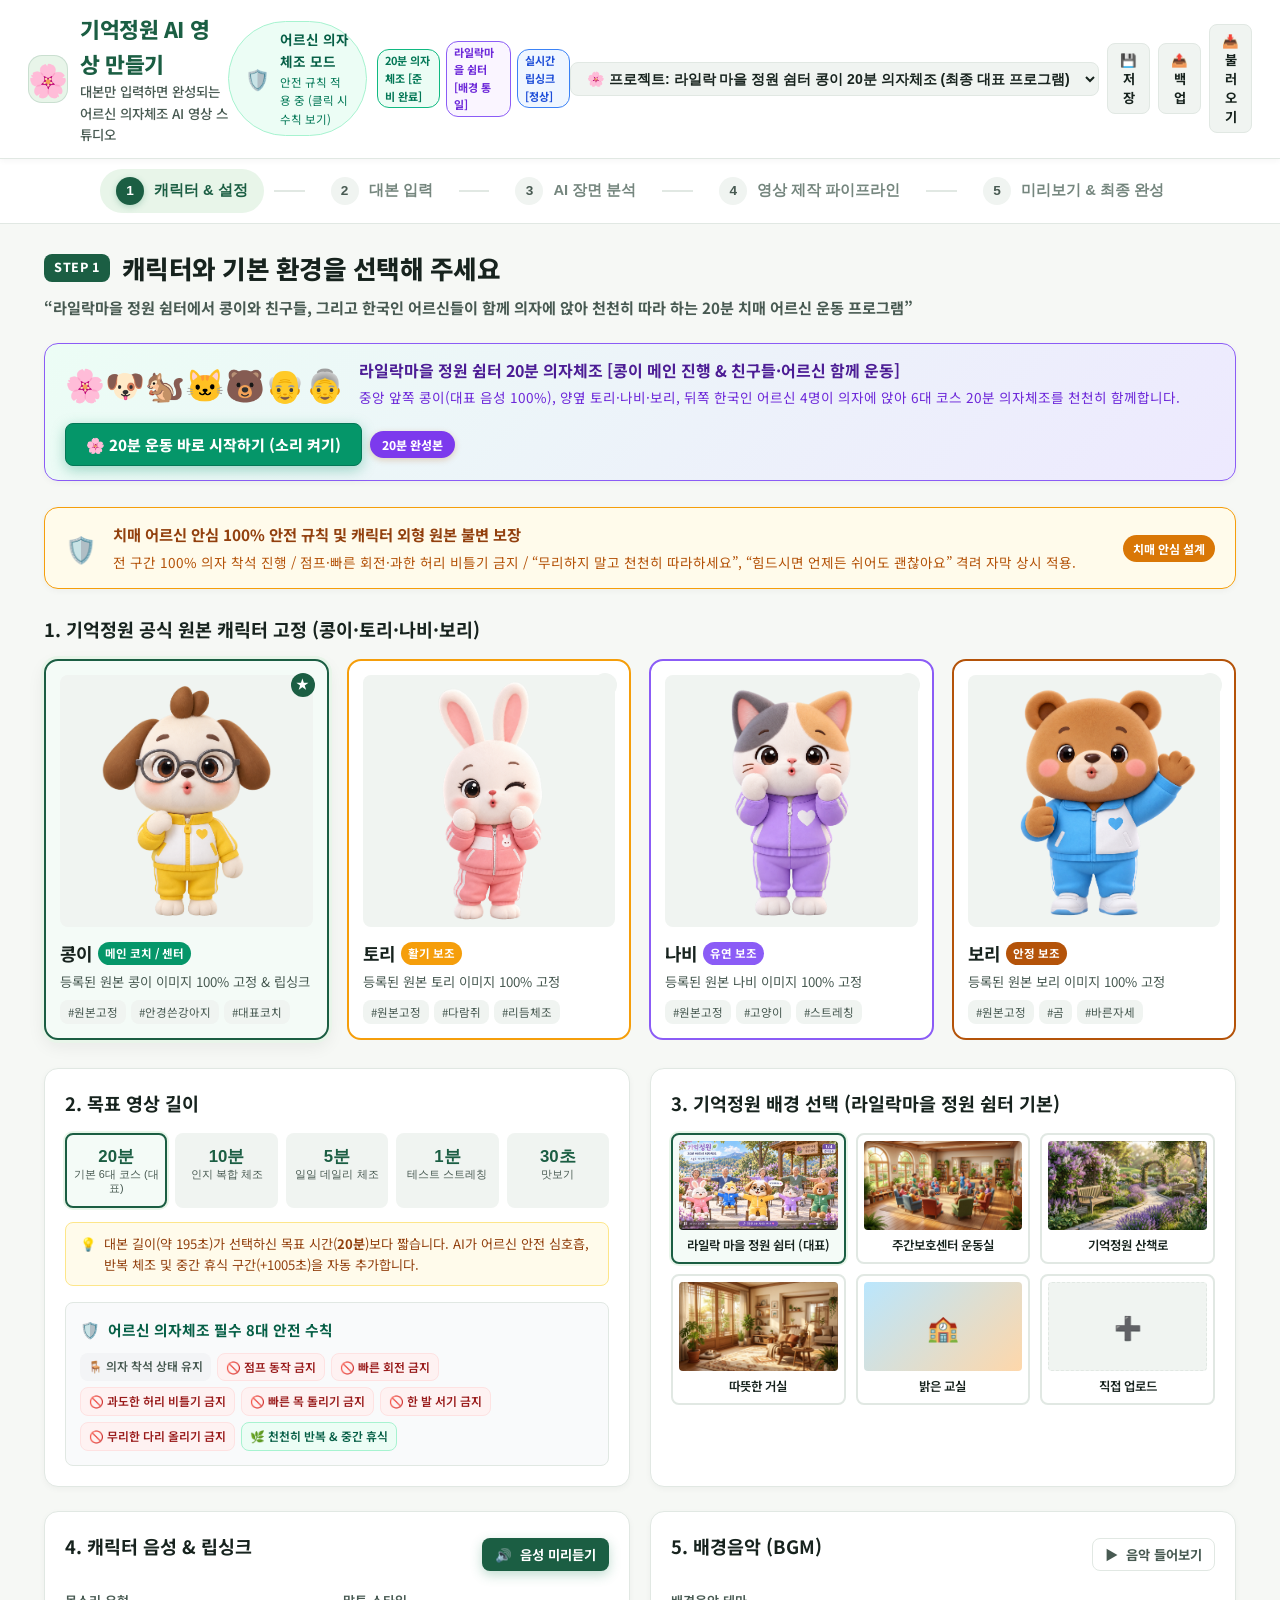
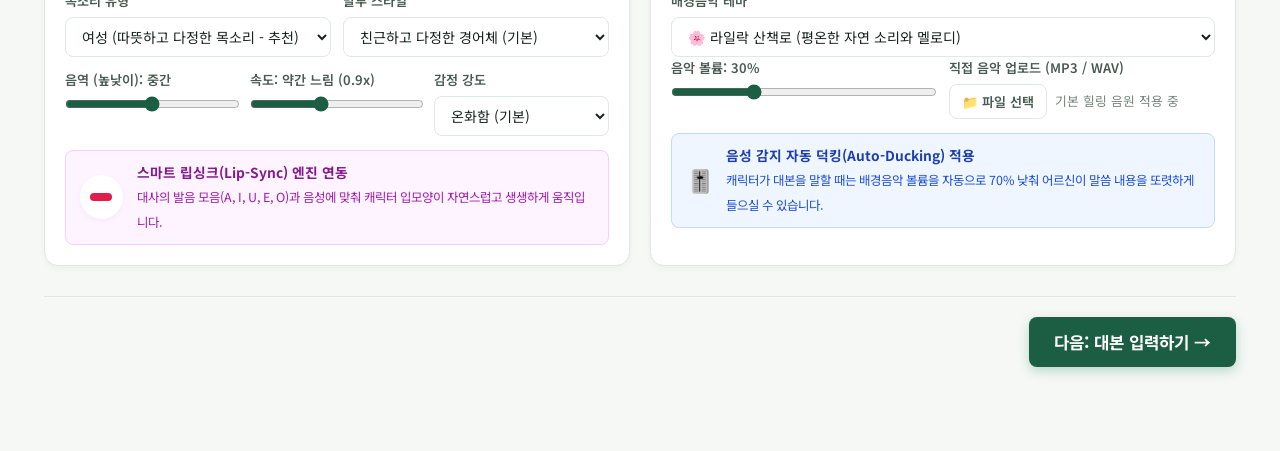
==== commit ab3787c2: "feat: integrate 4 official master scenes for lilac garden shelter senior exercise and update live pl" ====
--- a/index.html
+++ b/index.html
@@ -269,7 +269,7 @@
           <h3 class="section-title">3. 기억정원 배경 선택 (라일락마을 정원 쉼터 기본)</h3>
           <div class="bg-selector-grid" id="bgSelectorGrid">
             <div class="bg-option active" data-bg="bg_lilac">
-              <div class="bg-thumb" style="background-image: url('assets/scene_lilac_rhythm.jpg')"></div>
+              <div class="bg-thumb" style="background-image: url('assets/scene_lilac_1_prep.jpg')"></div>
               <span class="bg-name">라일락 마을 정원 쉼터 (대표)</span>
             </div>
             <div class="bg-option" data-bg="bg_daycare">
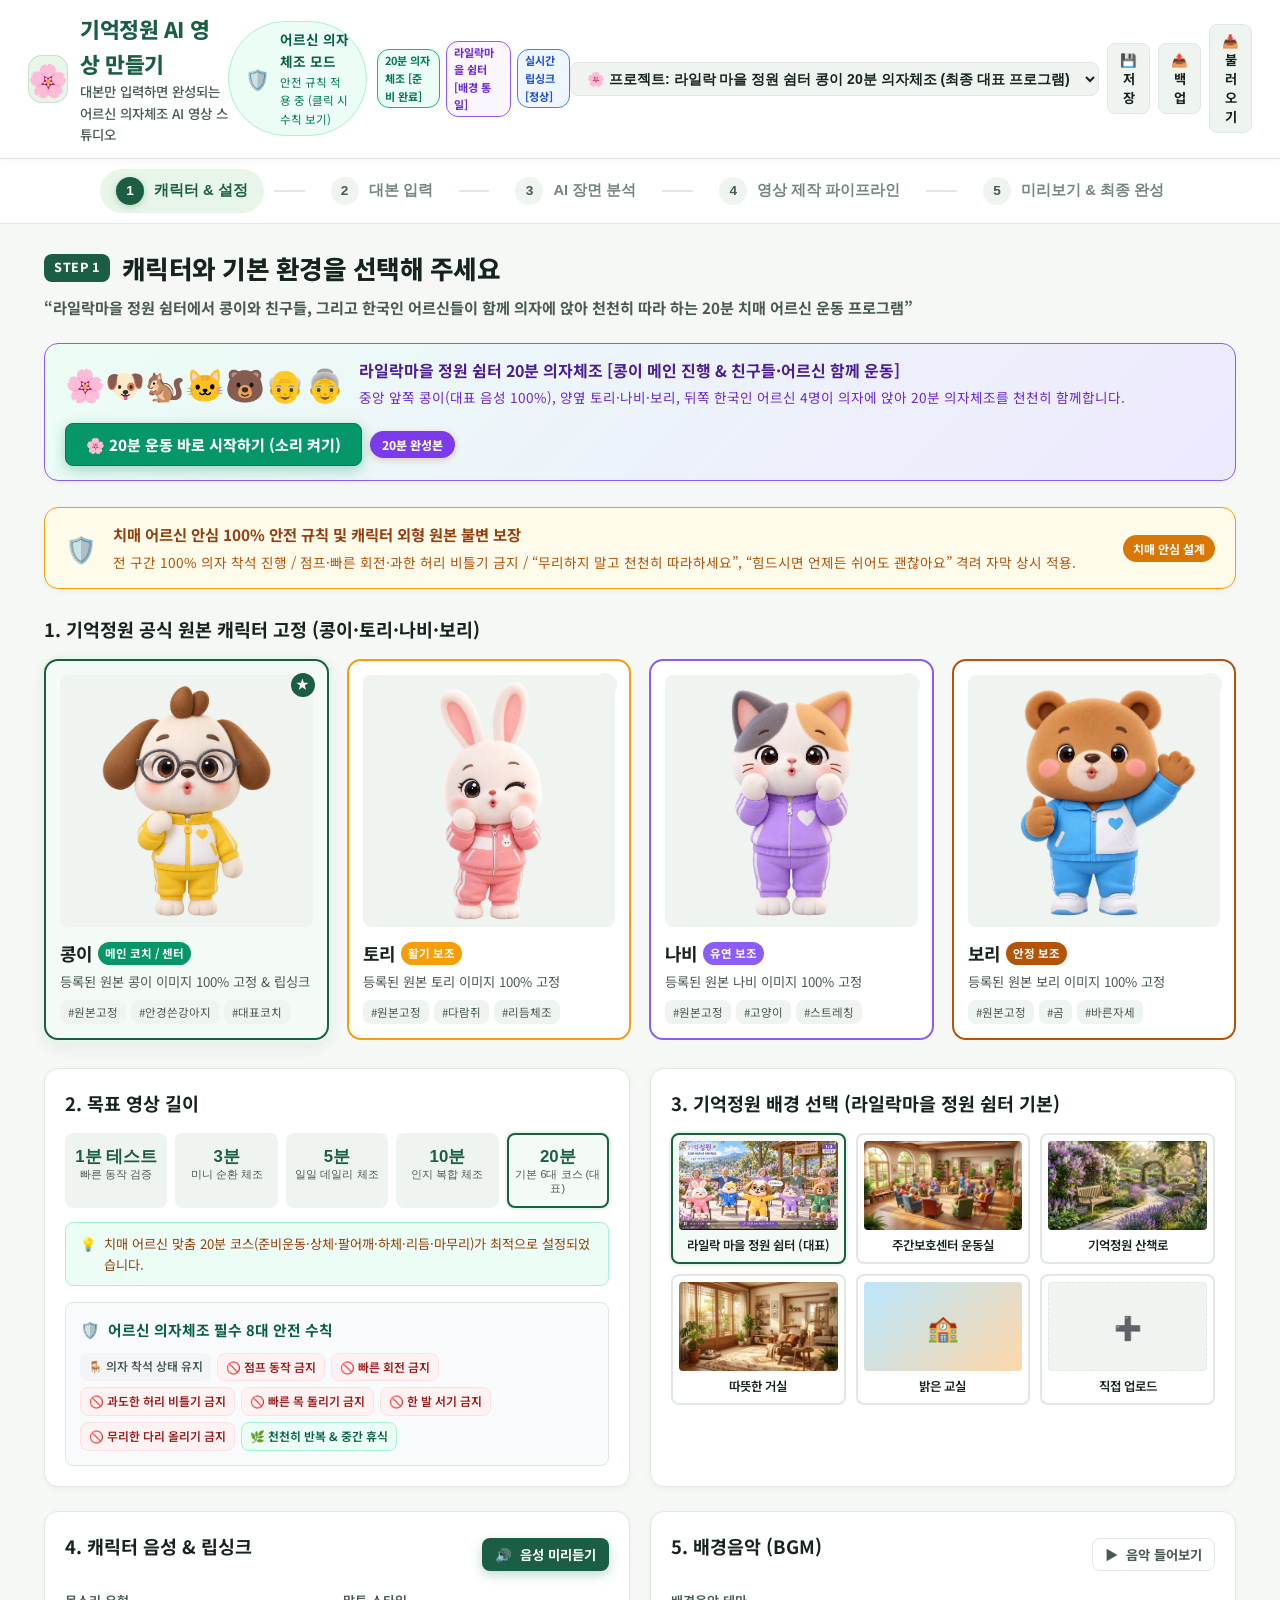
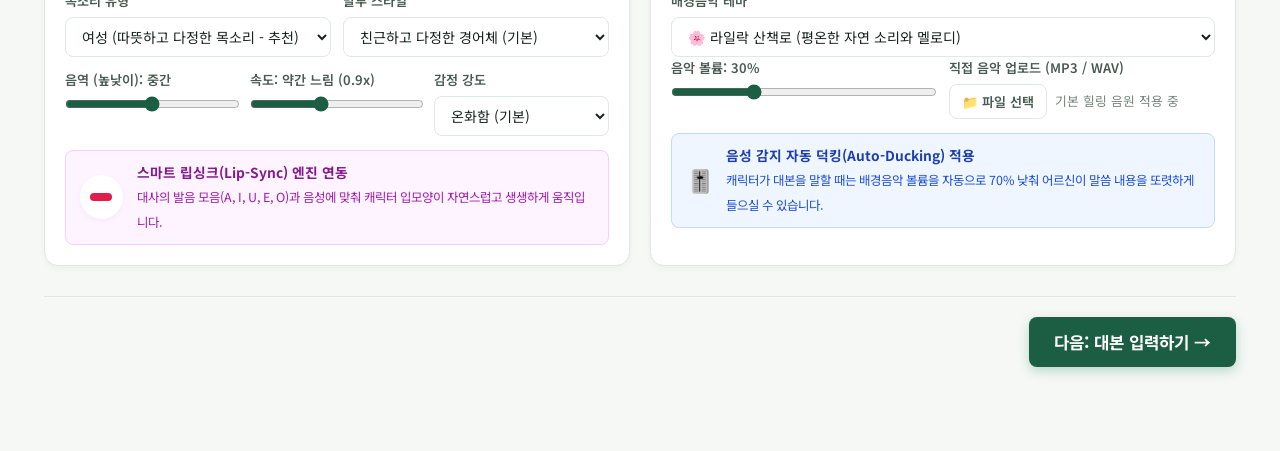
==== commit ed7244a5: "feat: 영상 길이 선택(1분/3분/5분/10분/20분) 및 STEP 1~5 타임라인 완전 연동" ====
--- a/index.html
+++ b/index.html
@@ -33,7 +33,7 @@
       </div>
       <!-- Feature Status Indicators (요구사항 15: 테스트 모드 명확 표시) -->
       <div class="feature-status-group" style="display: flex; gap: 6px; align-items: center; margin-left: 10px;">
-        <span class="badge-status-ready" style="background: #ECFDF5; border: 1px solid #10B981; color: #047857; font-size: 11px; padding: 2px 7px; border-radius: 12px; font-weight: 700;">20분 의자체조 [준비 완료]</span>
+        <span class="badge-status-ready" id="headerDurationBadge" style="background: #ECFDF5; border: 1px solid #10B981; color: #047857; font-size: 11px; padding: 2px 7px; border-radius: 12px; font-weight: 700;">20분 의자체조 [준비 완료]</span>
         <span class="badge-status-ready" style="background: #FAF5FF; border: 1px solid #8B5CF6; color: #6D28D9; font-size: 11px; padding: 2px 7px; border-radius: 12px; font-weight: 700;">라일락마을 쉼터 [배경 통일]</span>
         <span class="badge-status-ready" style="background: #EFF6FF; border: 1px solid #3B82F6; color: #1D4ED8; font-size: 11px; padding: 2px 7px; border-radius: 12px; font-weight: 700;">실시간 립싱크 [정상]</span>
       </div>
@@ -46,6 +46,7 @@
           <option value="preset_lilac_20min" selected>🌸 프로젝트: 라일락 마을 정원 쉼터 콩이 20분 의자체조 (최종 대표 프로그램)</option>
           <option value="preset_lilac_rhythm">🌸 프로젝트: 라일락 마을 쉼터 콩이 리듬체조 (신규 대표 단체 장면)</option>
           <option value="preset_senior_20min">🌟 프로젝트: 콩이 20분 의자체조 (확장 마스터 - 6대 코스)</option>
+          <option value="preset_mini_3min">🌸 프로젝트: 콩이 3분 미니 의자체조</option>
           <option value="preset_senior_test">📂 프로젝트: 콩이 1분 의자체조 (테스트 영상)</option>
           <option value="preset_kongi">📂 프로젝트: 콩이 5분 의자체조 (4인 팀)</option>
           <option value="preset_tori">📂 프로젝트: 토리 10분 인지 건강체조</option>
@@ -107,7 +108,7 @@
           <span class="step-badge">STEP 1</span>
           <h2>캐릭터와 기본 환경을 선택해 주세요</h2>
         </div>
-        <p class="panel-desc"><strong>“라일락마을 정원 쉼터에서 콩이와 친구들, 그리고 한국인 어르신들이 함께 의자에 앉아 천천히 따라 하는 20분 치매 어르신 운동 프로그램”</strong></p>
+        <p class="panel-desc" id="step1Desc"><strong>“라일락마을 정원 쉼터에서 콩이와 친구들, 그리고 한국인 어르신들이 함께 의자에 앉아 천천히 따라 하는 20분 치매 어르신 운동 프로그램”</strong></p>
       </div>
 
       <!-- 20-Minute Senior Chair Exercise Program Master Banner with One-Click Start -->
@@ -115,15 +116,15 @@
         <div style="display: flex; align-items: center; gap: 14px;">
           <div class="together-icon" style="font-size: 32px;">🌸🐶🐿️🐱🐻👴👵</div>
           <div class="together-info">
-            <strong style="color: #4C1D95; font-size: 16px;">라일락마을 정원 쉼터 20분 의자체조 [콩이 메인 진행 & 친구들·어르신 함께 운동]</strong>
-            <span style="color: #6D28D9; display: block; margin-top: 3px;">중앙 앞쪽 콩이(대표 음성 100%), 양옆 토리·나비·보리, 뒤쪽 한국인 어르신 4명이 의자에 앉아 6대 코스 20분 의자체조를 천천히 함께합니다.</span>
+            <strong id="togetherBannerTitle" style="color: #4C1D95; font-size: 16px;">라일락마을 정원 쉼터 20분 의자체조 [콩이 메인 진행 & 친구들·어르신 함께 운동]</strong>
+            <span id="togetherBannerDesc" style="color: #6D28D9; display: block; margin-top: 3px;">중앙 앞쪽 콩이(대표 음성 100%), 양옆 토리·나비·보리, 뒤쪽 한국인 어르신 4명이 의자에 앉아 6대 코스 20분 의자체조를 천천히 함께합니다.</span>
           </div>
         </div>
         <div style="display: flex; gap: 8px; align-items: center;">
           <button class="btn btn-primary btn-lg" id="btnQuickStartTop" onclick="app.startExerciseNow()" style="background: #059669; border-color: #047857; font-weight: 800; font-size: 15px; padding: 10px 20px; box-shadow: 0 4px 14px rgba(5,150,105,0.35);">
-            <span>🌸 20분 운동 바로 시작하기 (소리 켜기)</span>
+            <span id="btnQuickStartTopText">🌸 20분 운동 바로 시작하기 (소리 켜기)</span>
           </button>
-          <div class="together-status-badge" style="background: #7C3AED;">20분 완성본</div>
+          <div class="together-status-badge" id="togetherStatusBadge" style="background: #7C3AED;">20분 완성본</div>
         </div>
       </div>
 
@@ -218,25 +219,25 @@
         <div class="settings-card">
           <h3 class="section-title">2. 목표 영상 길이</h3>
           <div class="duration-selector" id="durationSelector">
-            <button class="duration-btn active" data-sec="1200">
-              <span class="duration-time">20분</span>
-              <span class="duration-sub">기본 6대 코스 (대표)</span>
+            <button class="duration-btn" data-sec="60">
+              <span class="duration-time">1분 테스트</span>
+              <span class="duration-sub">빠른 동작 검증</span>
+            </button>
+            <button class="duration-btn" data-sec="180">
+              <span class="duration-time">3분</span>
+              <span class="duration-sub">미니 순환 체조</span>
+            </button>
+            <button class="duration-btn" data-sec="300">
+              <span class="duration-time">5분</span>
+              <span class="duration-sub">일일 데일리 체조</span>
             </button>
             <button class="duration-btn" data-sec="600">
               <span class="duration-time">10분</span>
               <span class="duration-sub">인지 복합 체조</span>
             </button>
-            <button class="duration-btn" data-sec="300">
-              <span class="duration-time">5분</span>
-              <span class="duration-sub">일일 데일리 체조</span>
-            </button>
-            <button class="duration-btn" data-sec="60">
-              <span class="duration-time">1분</span>
-              <span class="duration-sub">테스트 스트레칭</span>
-            </button>
-            <button class="duration-btn" data-sec="30">
-              <span class="duration-time">30초</span>
-              <span class="duration-sub">맛보기</span>
+            <button class="duration-btn active" data-sec="1200">
+              <span class="duration-time">20분</span>
+              <span class="duration-sub">기본 6대 코스 (대표)</span>
             </button>
           </div>
 
@@ -496,7 +497,7 @@
           <span class="step-badge">STEP 3</span>
           <h2>AI 장면 자동 분리 및 동작 매칭</h2>
         </div>
-        <p class="panel-desc">라일락마을 정원 쉼터 20분 의자체조 6대 코스에 맞춰 최적의 동작과 박자 순서를 완성했습니다.</p>
+        <p class="panel-desc" id="step3PanelDesc">라일락마을 정원 쉼터 20분 의자체조 6대 코스에 맞춰 최적의 동작과 박자 순서를 완성했습니다.</p>
       </div>
 
       <!-- Scene Board Toolbar -->
@@ -593,7 +594,7 @@
           <span class="step-badge">STEP 4</span>
           <h2>AI 영상 제작 파이프라인 (제작 및 관리자 진단)</h2>
         </div>
-        <p class="panel-desc">라일락마을 정원 쉼터 20분 의자체조 전체 렌더링 전 사운드, 립싱크 및 캐릭터 모션을 사전 검증합니다.</p>
+        <p class="panel-desc" id="step4PanelDesc">라일락마을 정원 쉼터 20분 의자체조 전체 렌더링 전 사운드, 립싱크 및 캐릭터 모션을 사전 검증합니다.</p>
       </div>
 
       <!-- Requirement 11: Sound and Video Status Monitor (Admin / Production Screen Only) -->
@@ -631,9 +632,9 @@
       <div class="test-video-card" id="testVideoCard">
         <div class="test-icon-badge">🎬</div>
         <div class="test-info">
-          <h3>첫 장면 사전 검증 — 라일락마을 정원 쉼터 20분 의자체조 (콩이 메인 & 친구들·어르신 단체)</h3>
-          <p><strong>[라일락 쉼터 20분 6대 코스]</strong> 중앙 앞쪽 <strong>콩이(대표 음성 100% & 6대 립싱크)</strong>와 <strong>토리·나비·보리 및 어르신 4명</strong>이 의자에 앉아 6대 코스(준비운동 3분, 상체 4분, 팔어깨 4분, 하체 3분, 리듬 4분, 마무리 2분)를 진행합니다.</p>
-          <div class="test-status-text" id="testStatusText">상태: 20분 의자체조 음성 및 첫 장면 영상 테스트 대기 중</div>
+          <h3 id="step4TestTitle">첫 장면 사전 검증 — 기억정원 20분 의자체조 (콩이 메인 & 친구들·어르신 단체)</h3>
+          <p id="step4TestDesc"><strong>[라일락 쉼터 20분 6대 코스]</strong> 중앙 앞쪽 <strong>콩이(대표 음성 100% & 6대 립싱크)</strong>와 <strong>토리·나비·보리 및 어르신 4명</strong>이 의자에 앉아 6대 코스(준비운동 3분, 상체 4분, 팔어깨 4분, 하체 3분, 리듬 4분, 마무리 2분)를 진행합니다.</p>
+          <div class="test-status-text" id="testStatusText">상태: 기억정원 20분 의자체조 음성 및 첫 장면 영상 테스트 대기 중</div>
         </div>
         <div class="test-actions" style="display: flex; gap: 10px; flex-wrap: wrap;">
           <button class="btn btn-warning btn-lg" id="btnTestKongiVoice" style="background: #F59E0B; border-color: #D97706; color: #FFF; font-weight: 700;">
@@ -648,7 +649,7 @@
       <!-- Test Video Quick Preview Modal or Area -->
       <div class="test-preview-box hidden" id="testPreviewBox">
         <div class="test-preview-header">
-          <span class="tag tag-success">✓ 라일락 쉼터 20분 의자체조 테스트 영상 준비 완료</span>
+          <span class="tag tag-success" id="testPreviewBadge">✓ 라일락 쉼터 20분 의자체조 테스트 영상 준비 완료</span>
           <span class="test-preview-title">첫 장면: 콩이와 친구들 & 어르신 단체 인사 (라일락 마을 정원 쉼터 / 16:9 와이드)</span>
           <button class="btn btn-outline btn-xs" id="btnCloseTestBox">닫기</button>
         </div>
@@ -663,14 +664,14 @@
         <!-- Strict Character Consistency Verification Checklist -->
         <div class="char-consistency-checklist" style="margin-top: 14px; padding: 14px 18px; background: #F0FDF4; border: 1.5px solid #86EFAC; border-radius: 10px;">
           <h4 style="margin: 0 0 10px 0; color: #166534; font-size: 14px; display: flex; align-items: center; gap: 6px;">
-            <span>🔒</span> <span>기억정원 20분 어르신 의자체조 프로그램 품질 검증 체크리스트</span>
+            <span>🔒</span> <span id="checklistTitle">기억정원 20분 어르신 의자체조 프로그램 품질 검증 체크리스트</span>
           </h4>
           <div style="display: grid; grid-template-columns: repeat(auto-fit, minmax(220px, 1fr)); gap: 8px; font-size: 13px; color: #14532D;">
             <div><span style="color:#15803D; font-weight:bold;">✓</span> 콩이(노란 트레이닝복/안경 강아지) 화면 중앙 앞쪽 메인 강사 배치</div>
             <div><span style="color:#15803D; font-weight:bold;">✓</span> 토리(다람쥐), 나비(고양이), 보리(곰) 양옆 함께 배치 완료</div>
             <div><span style="color:#15803D; font-weight:bold;">✓</span> 한국인 어르신 4명 이상 뒤쪽 정자 쉼터 안 함께 의자 착석</div>
             <div><span style="color:#15803D; font-weight:bold;">✓</span> 라일락 마을 정원 쉼터 대표 배경 통일 (16:9 정면 고정)</div>
-            <div><span style="color:#15803D; font-weight:bold;">✓</span> 20분 6대 안전 의자체조 코스 구성 (총 1,200초 / 8~16박 반복)</div>
+            <div id="checklistDurationItem"><span style="color:#15803D; font-weight:bold;">✓</span> 20분 6대 안전 의자체조 코스 구성 (총 1,200초 / 8~16박 반복)</div>
             <div><span style="color:#15803D; font-weight:bold;">✓</span> 전 구간 100% 의자 착석 (점프/빠른회전/허리비틀기 금지)</div>
             <div><span style="color:#15803D; font-weight:bold;">✓</span> “무리하지 말고 천천히 따라하세요” 안심 문구 표출</div>
             <div><span style="color:#15803D; font-weight:bold;">✓</span> “힘드시면 언제든 쉬어도 괜찮아요” 안심 문구 표출</div>
@@ -745,9 +746,9 @@
       <div class="panel-header">
         <div class="panel-title-wrap">
           <span class="step-badge">STEP 5</span>
-          <h2>라일락마을 정원 쉼터 20분 의자체조 플레이어</h2>
-        </div>
-        <p class="panel-desc"><strong>“라일락마을 정원 쉼터에서 콩이와 친구들, 그리고 한국인 어르신들이 함께 의자에 앉아 천천히 따라 하는 20분 치매 어르신 운동 프로그램”</strong></p>
+          <h2 id="step5PlayerTitle">기억정원 20분 의자체조 플레이어</h2>
+        </div>
+        <p class="panel-desc" id="step5PanelDesc"><strong>“라일락마을 정원 쉼터에서 콩이와 친구들, 그리고 한국인 어르신들이 함께 의자에 앉아 천천히 따라 하는 20분 치매 어르신 운동 프로그램”</strong></p>
       </div>
 
       <!-- Main Senior-Friendly Cinema Layout -->
@@ -755,7 +756,7 @@
         
         <!-- 6-Course Exercise Chapter Quick Navigation Bar -->
         <div class="chapters-nav-bar" id="chaptersNavBar" style="display: flex; gap: 8px; overflow-x: auto; padding: 12px 16px; background: #F0FDF4; border: 1.5px solid #86EFAC; border-radius: 14px; margin-bottom: 14px; align-items: center;">
-          <span id="chaptersBarTitle" style="font-weight: 800; color: #166534; font-size: 14px; white-space: nowrap;">⏱️ 20분 6대 코스:</span>
+          <span id="chaptersBarTitle" style="font-weight: 800; color: #166534; font-size: 14px; white-space: nowrap;">⏱️ 기억정원 20분 6대 코스:</span>
           <button class="btn btn-sm btn-chapter active" id="btnChap1" onclick="app.jumpToChapter(1)" style="padding: 6px 14px; font-size: 13px; border-radius: 20px; background: #059669; color: #fff; font-weight: 700; border: none; cursor: pointer;">1단계: 준비운동 (3분)</button>
           <button class="btn btn-sm btn-chapter" id="btnChap2" onclick="app.jumpToChapter(2)" style="padding: 6px 14px; font-size: 13px; border-radius: 20px; background: #E2E8F0; color: #334155; font-weight: 600; border: none; cursor: pointer;">2단계: 상체운동 (4분)</button>
           <button class="btn btn-sm btn-chapter" id="btnChap3" onclick="app.jumpToChapter(3)" style="padding: 6px 14px; font-size: 13px; border-radius: 20px; background: #E2E8F0; color: #334155; font-weight: 600; border: none; cursor: pointer;">3단계: 팔·어깨 운동 (4분)</button>
@@ -771,7 +772,7 @@
           <!-- Video Overlay Top Brand Info -->
           <div class="video-overlay-top">
             <div class="overlay-brand">
-              <span id="playerBrandTitle">🌸 라일락마을 정원 쉼터 20분 의자체조</span>
+              <span id="playerBrandTitle">🌸 기억정원 20분 의자체조</span>
             </div>
             <div class="overlay-scene-badge" id="overlaySceneBadge">
               1단계 : 콩이 인사와 준비호흡 (3분)
@@ -876,11 +877,11 @@
               <!-- Final Video Export Card -->
               <div class="export-card" style="background: #FFF; padding: 18px; border-radius: 12px; border: 1px solid #E2E8F0;">
                 <h3 class="export-title" style="font-size: 16px; margin-bottom: 6px;">🎬 최종 영상 파일 만들기</h3>
-                <p class="export-desc" style="font-size: 13px; color: #64748B; margin-bottom: 12px;">라일락마을 정원 쉼터 20분 의자체조 고화질 비디오를 생성하고 MP4 파일로 저장합니다.</p>
+                <p class="export-desc" id="exportFinalDesc" style="font-size: 13px; color: #64748B; margin-bottom: 12px;">라일락마을 정원 쉼터 20분 의자체조 고화질 비디오를 생성하고 MP4 파일로 저장합니다.</p>
                 
                 <div class="export-specs" style="margin-bottom: 14px; font-size: 13px;">
                   <div class="spec-row" style="display: flex; justify-content: space-between; padding: 4px 0;"><span class="spec-k">화면 비율</span><span class="spec-v">16:9 와이드 정면 고정</span></div>
-                  <div class="spec-row" style="display: flex; justify-content: space-between; padding: 4px 0;"><span class="spec-k">총 시간</span><span class="spec-v">20:00 (1,200초)</span></div>
+                  <div class="spec-row" style="display: flex; justify-content: space-between; padding: 4px 0;"><span class="spec-k">총 시간</span><span class="spec-v" id="exportSpecTotalTime">20:00 (1,200초)</span></div>
                   <div class="spec-row" style="display: flex; justify-content: space-between; padding: 4px 0;"><span class="spec-k">배경 및 단체</span><span class="spec-v text-emerald">라일락마을 정원 쉼터</span></div>
                   <div class="spec-row" style="display: flex; justify-content: space-between; padding: 4px 0;"><span class="spec-k">오디오 믹싱</span><span class="spec-v">콩이 보이스 100% + BGM 덕킹</span></div>
                 </div>
